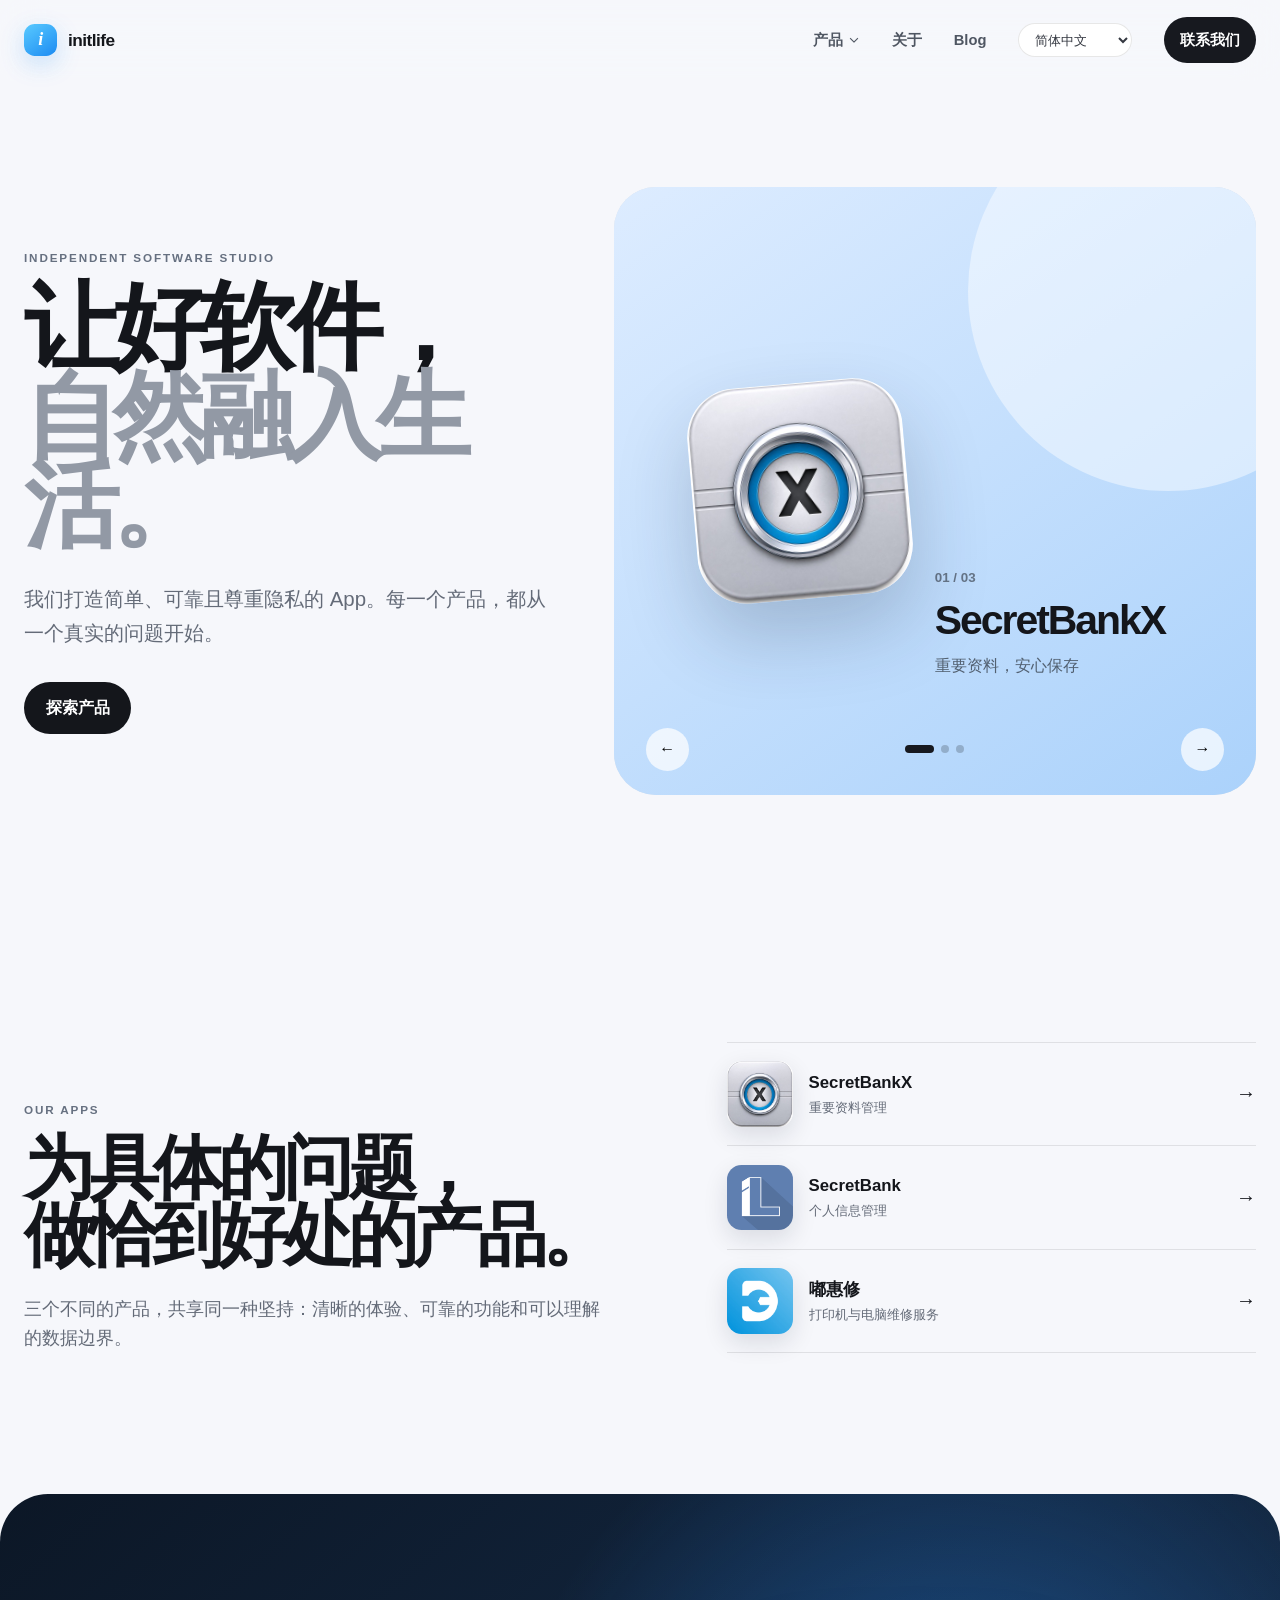
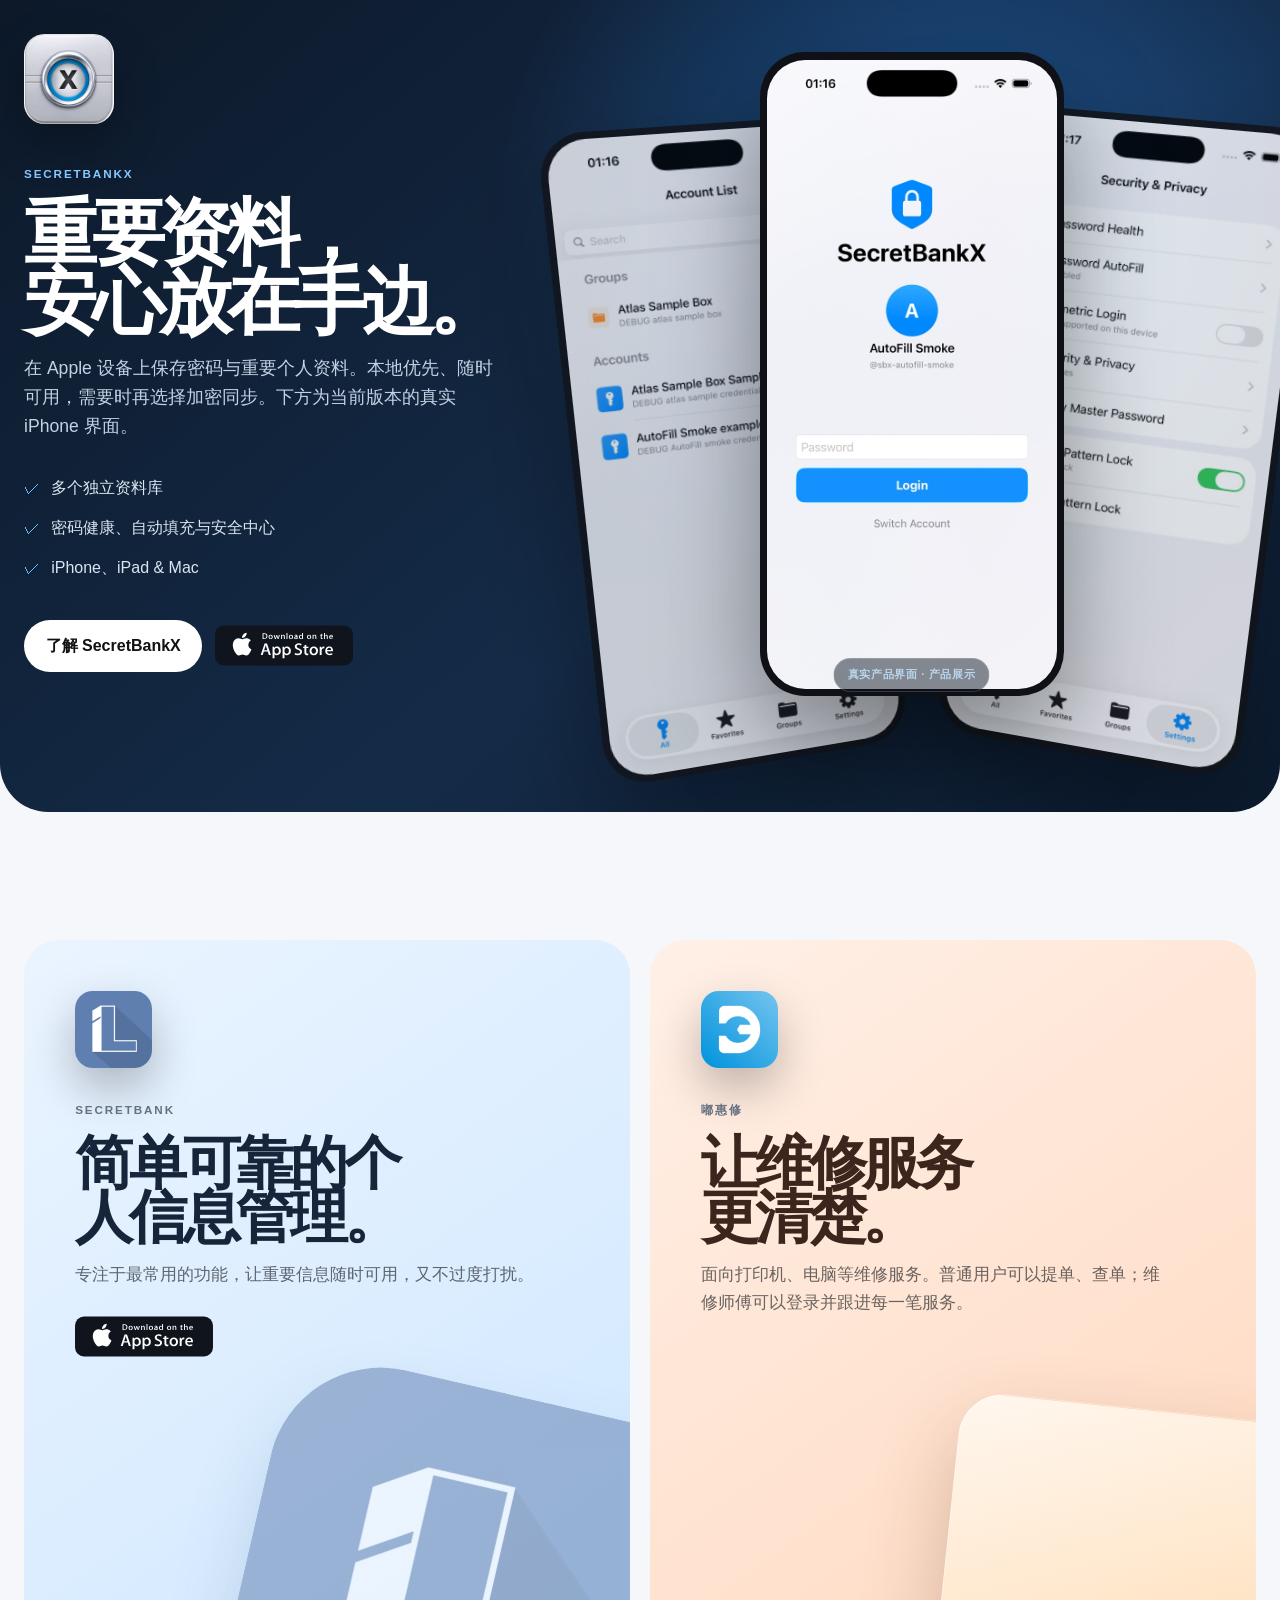
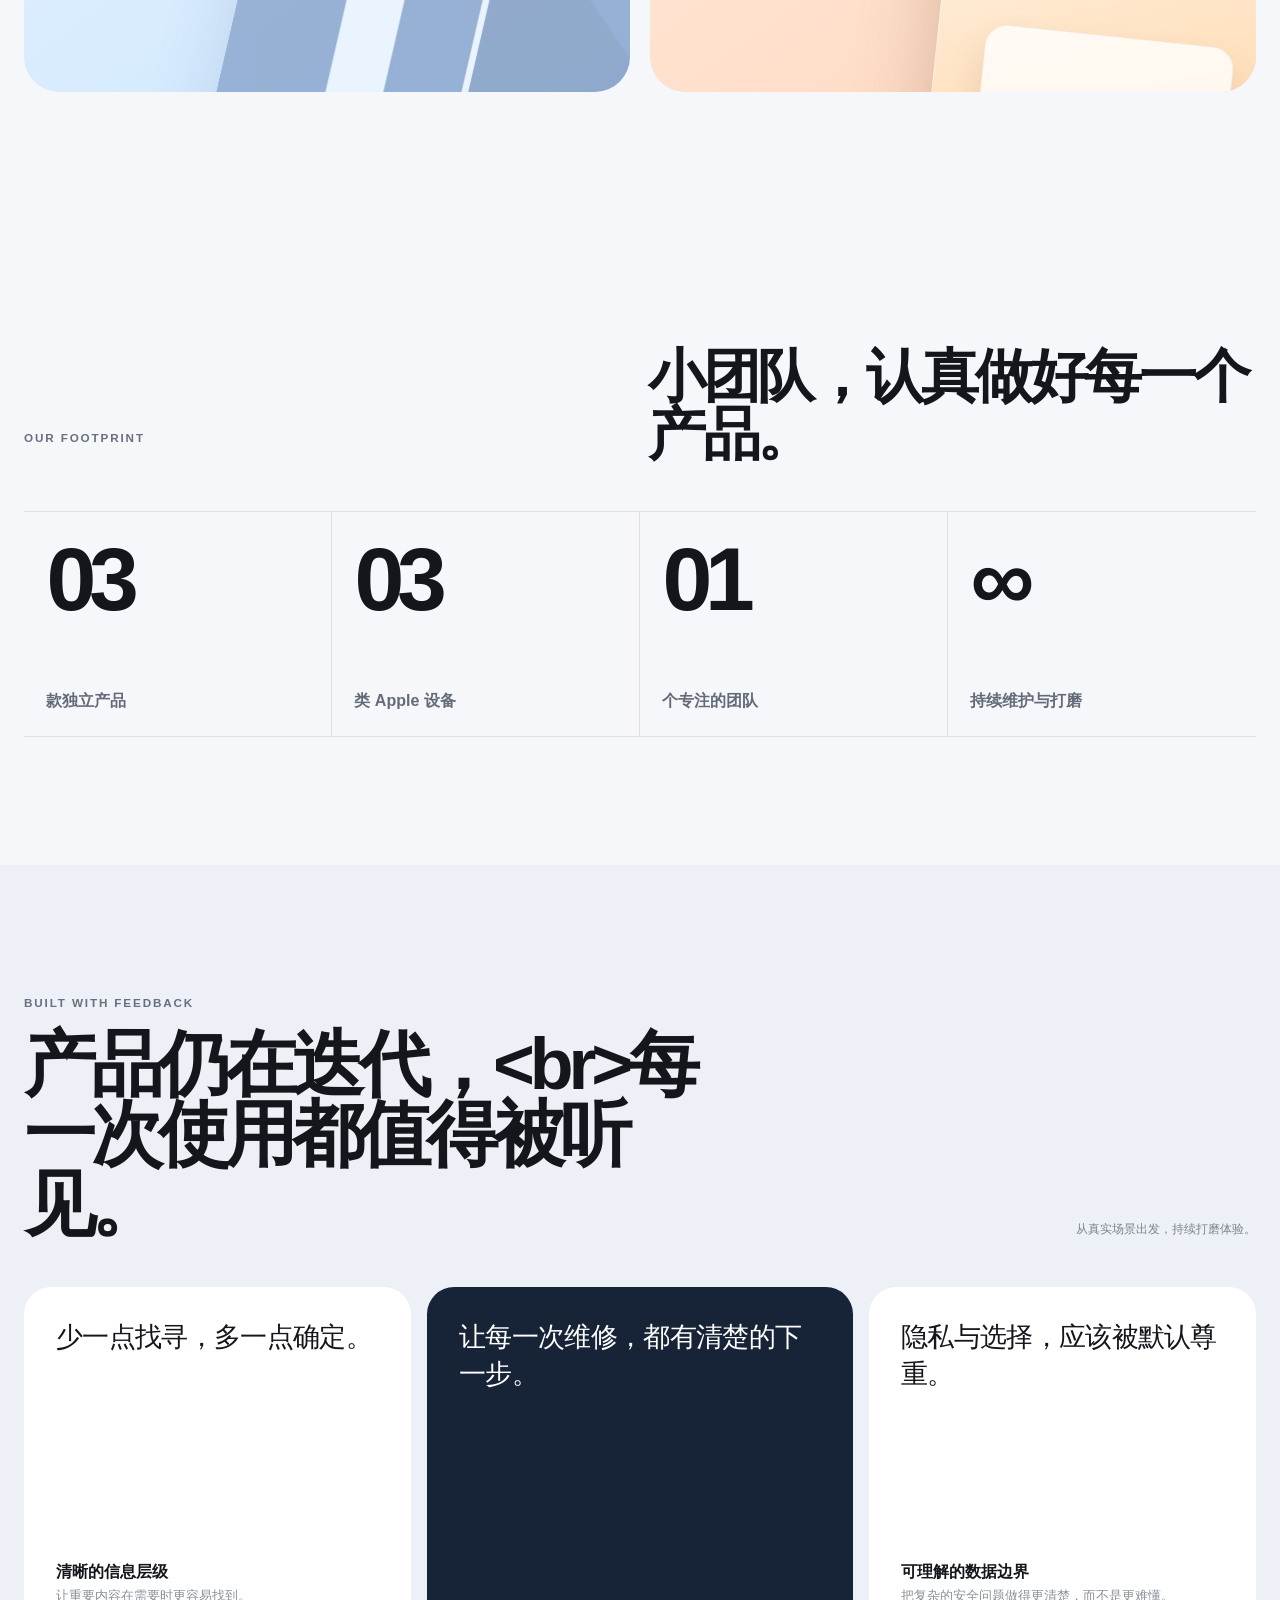
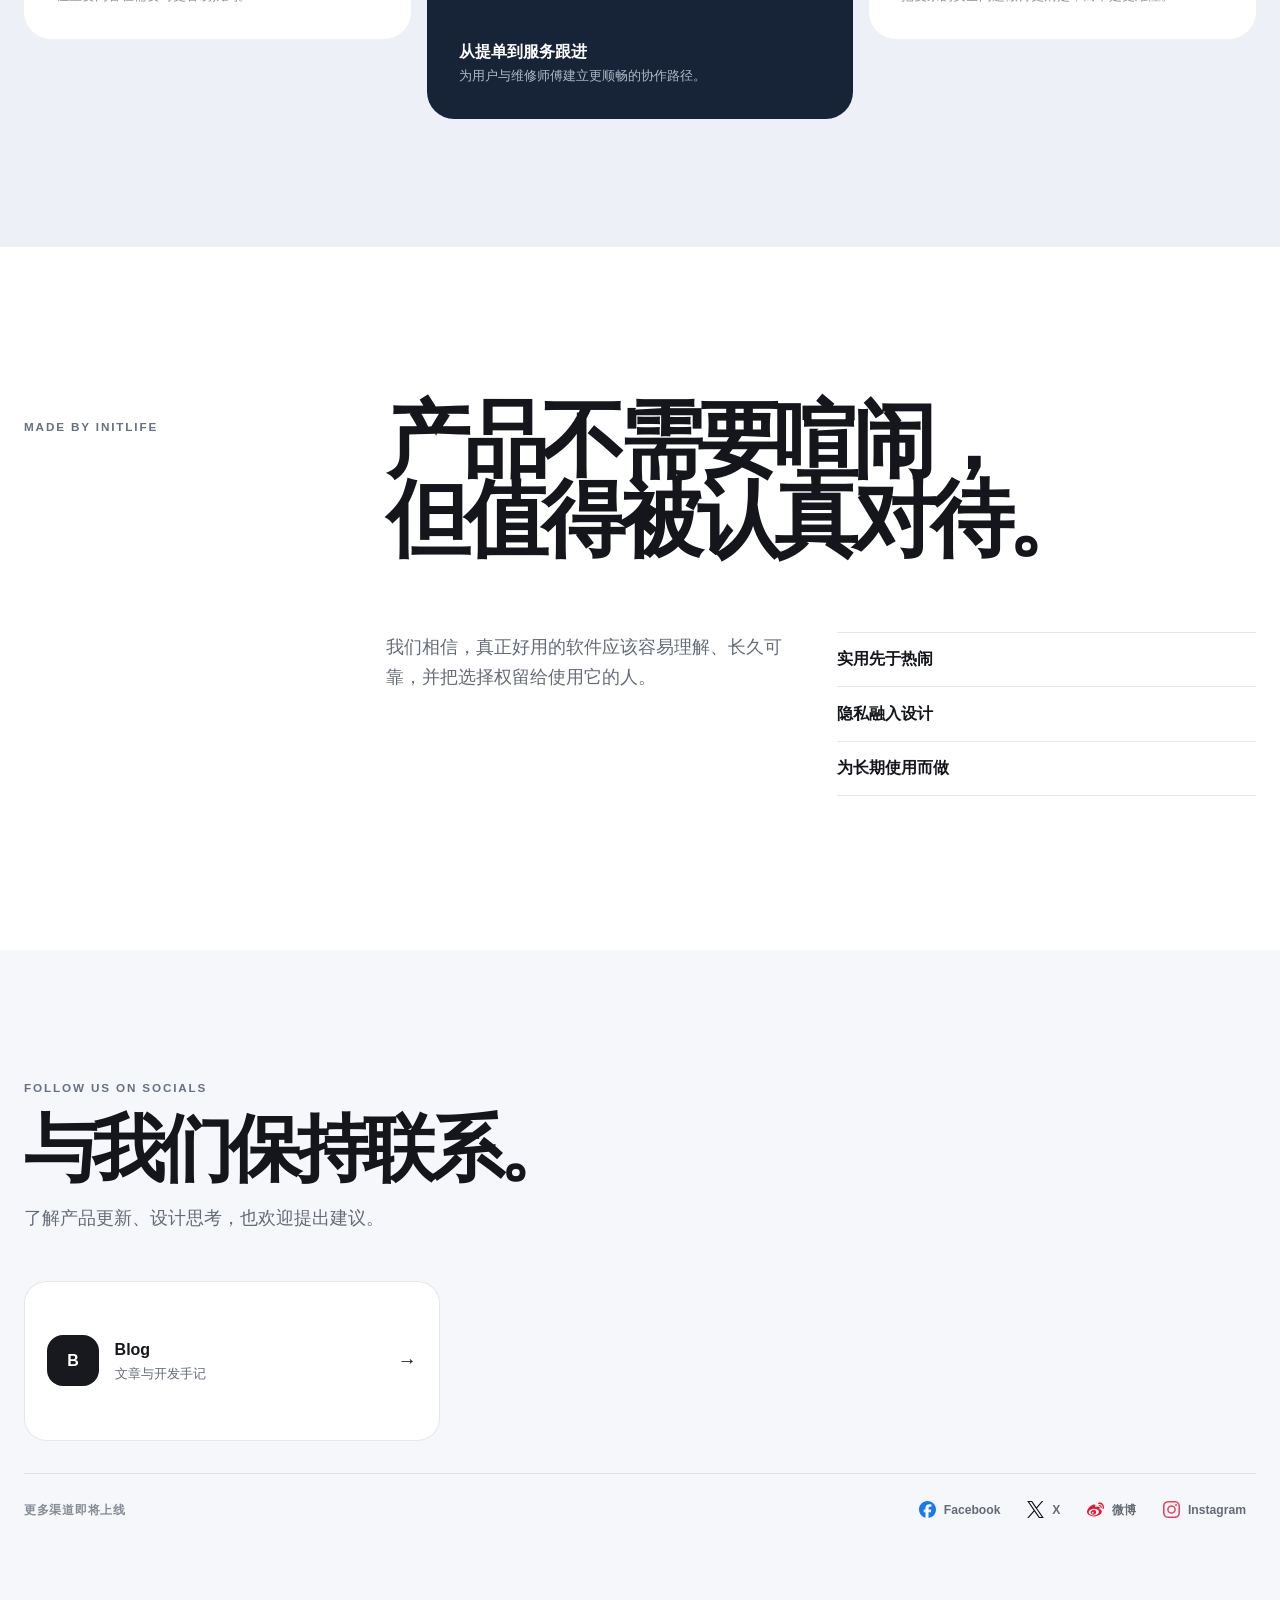
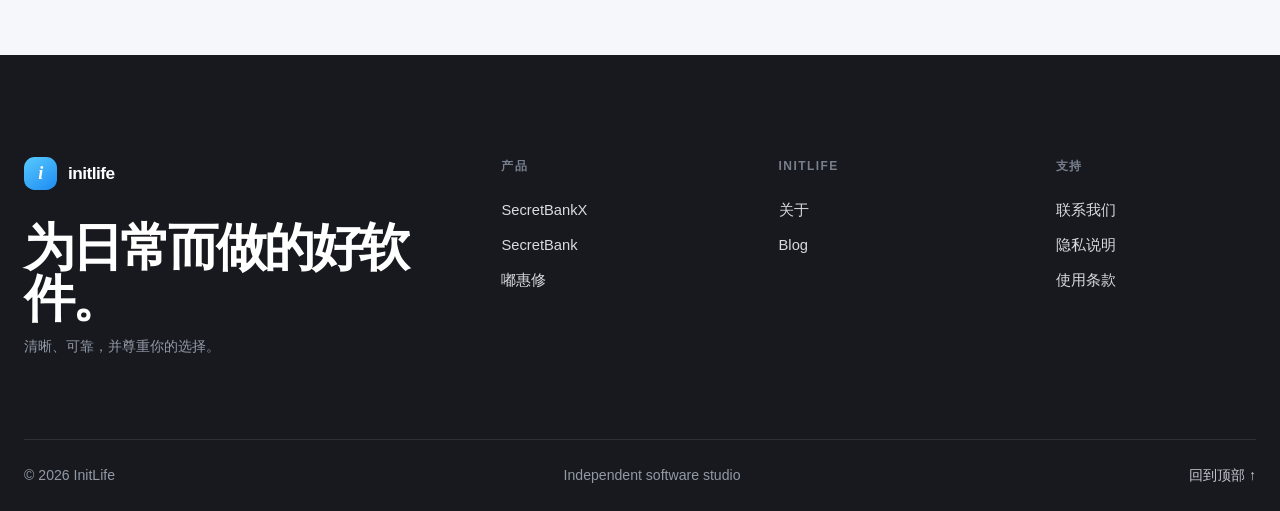
==== index.html @ b30b4fd9 "Refine product content and development guidance" ====
<!doctype html>
<html lang="zh-CN" data-title-zh="initlife — 为日常而做的好软件" data-title-en="initlife — Good software for everyday life">
<head>
  <meta charset="utf-8">
  <meta name="viewport" content="width=device-width, initial-scale=1">
  <title>initlife — 为日常而做的好软件</title>
  <meta name="description" content="initlife 打造清晰、可靠、尊重隐私的独立软件。">
  <meta name="theme-color" content="#f6f7fb">
  <link rel="canonical" href="https://initlife.com/">
  <link rel="icon" href="assets/favicon.svg" type="image/svg+xml">
  <link rel="stylesheet" href="assets/styles.css?v=20260921">
  <script src="assets/site.js?v=20260921" defer></script>
</head>
<body>
  <a class="skip-link" href="#main">跳到主要内容</a>
  <header class="site-header" data-header data-site-header></header>

  <main id="main">
    <section class="hero shell">
      <div class="hero-copy">
        <p class="eyebrow">Independent software studio</p>
        <h1 data-i18n-html="heroTitle">让好软件，<br><span>自然融入生活。</span></h1>
        <p class="hero-lede" data-i18n="heroLede">我们打造简单、可靠且尊重隐私的 App。每一个产品，都从一个真实的问题开始。</p>
        <div class="hero-actions"><a class="button button-dark" href="#products" data-i18n="explore">探索产品</a></div>
      </div>
      <div class="product-carousel" data-carousel aria-label="产品轮播">
        <div class="carousel-track">
          <a class="carousel-slide is-active slide-x" href="#secretbankx" data-slide="0"><img src="assets/apps/secretbankx.jpg" alt="SecretBankX"><span><small>01 / 03</small><strong>SecretBankX</strong><em data-i18n="carouselX">重要资料，安心保存</em></span></a>
          <a class="carousel-slide slide-secret" href="#secretbank" data-slide="1"><img src="assets/apps/secretbank.jpg" alt="SecretBank"><span><small>02 / 03</small><strong>SecretBank</strong><em data-i18n="carouselSecret">简单可靠的信息管理</em></span></a>
          <a class="carousel-slide slide-repair" href="#duhuixiu" data-slide="2"><img src="assets/apps/duhuixiu.jpg" alt="嘟惠修"><span><small>03 / 03</small><strong>嘟惠修</strong><em data-i18n="carouselRepair">打印机与电脑维修服务</em></span></a>
        </div>
        <div class="carousel-controls"><button type="button" data-carousel-prev aria-label="上一个产品">←</button><div><button class="is-active" type="button" data-carousel-dot="0" aria-label="SecretBankX"></button><button type="button" data-carousel-dot="1" aria-label="SecretBank"></button><button type="button" data-carousel-dot="2" aria-label="嘟惠修"></button></div><button type="button" data-carousel-next aria-label="下一个产品">→</button></div>
      </div>
    </section>

    <section class="product-overview shell" id="products" aria-labelledby="products-title">
      <div class="section-intro"><p class="eyebrow">Our apps</p><h2 id="products-title" data-zh-html="为具体的问题，<br>做恰到好处的产品。" data-en-html="Focused apps for<br>real problems.">为具体的问题，<br>做恰到好处的产品。</h2><p data-zh="三个不同的产品，共享同一种坚持：清晰的体验、可靠的功能和可以理解的数据边界。" data-en="Three different products, built on the same principles: clarity, dependability, and data boundaries you can understand.">三个不同的产品，共享同一种坚持：清晰的体验、可靠的功能和可以理解的数据边界。</p></div>
      <div class="app-rail">
        <a href="#secretbankx"><img src="assets/apps/secretbankx.jpg" alt=""><span><strong>SecretBankX</strong><small>重要资料管理</small></span><b>→</b></a>
        <a href="#secretbank"><img src="assets/apps/secretbank.jpg" alt=""><span><strong>SecretBank</strong><small>个人信息管理</small></span><b>→</b></a>
        <a href="#duhuixiu"><img src="assets/apps/duhuixiu.jpg" alt=""><span><strong>嘟惠修</strong><small>打印机与电脑维修服务</small></span><b>→</b></a>
      </div>
    </section>

    <section class="feature feature-x" id="secretbankx">
      <div class="shell feature-grid">
        <div class="feature-copy">
          <img class="feature-icon" src="assets/apps/secretbankx.jpg" alt="SecretBankX App 图标">
          <p class="eyebrow">SecretBankX</p>
          <h2 data-zh-html="重要资料，<br>安心放在手边。" data-en-html="Important information,<br>close and protected.">重要资料，<br>安心放在手边。</h2>
          <p data-zh="在 Apple 设备上保存密码与重要个人资料。本地优先、随时可用，需要时再选择加密同步。下方为当前版本的真实 iPhone 界面。" data-en="Keep passwords and important personal records across Apple devices. Local-first, available offline, with encrypted sync when you choose it. The screens below are from the current iPhone build.">在 Apple 设备上保存密码与重要个人资料。本地优先、随时可用，需要时再选择加密同步。下方为当前版本的真实 iPhone 界面。</p>
          <ul><li data-zh="多个独立资料库" data-en="Multiple independent vaults">多个独立资料库</li><li data-zh="密码健康、自动填充与安全中心" data-en="Password health, AutoFill, and a security center">密码健康、自动填充与安全中心</li><li>iPhone、iPad &amp; Mac</li></ul>
          <div class="feature-links"><a class="button button-white" href="https://secretbankx.initlife.com/" data-i18n="learnX">了解 SecretBankX</a><a class="store-badge" href="https://apps.apple.com/app/id6811630816" aria-label="在 App Store 下载 SecretBankX"><img src="assets/badges/app-store.svg" alt="Download on the App Store"></a></div>
        </div>
        <div class="screen-stage" aria-label="SecretBankX 真实 iPhone 界面：登录、账户列表和安全中心">
          <figure class="phone phone-left"><img src="assets/screens/secretbankx-vaults.jpg" alt="SecretBankX 账户列表界面，展示资料库中的项目"></figure>
          <figure class="phone phone-center"><img src="assets/screens/secretbankx-login.jpg" alt="SecretBankX 登录与解锁界面"></figure>
          <figure class="phone phone-right"><img src="assets/screens/secretbankx-security.jpg" alt="SecretBankX 安全中心，包含密码健康、自动填充与图案锁设置"></figure>
          <p class="screen-source" data-zh="真实产品界面 · 产品展示" data-en="Current product UI · product showcase">真实产品界面 · 产品展示</p>
        </div>
      </div>
    </section>

    <section class="secondary-products shell">
      <article class="secondary-card secret-card" id="secretbank">
        <div class="card-copy"><img src="assets/apps/secretbank.jpg" alt="SecretBank App 图标"><p class="eyebrow">SecretBank</p><h2 data-zh="简单可靠的个人信息管理。" data-en="Simple, dependable personal information management.">简单可靠的个人信息管理。</h2><p data-zh="专注于最常用的功能，让重要信息随时可用，又不过度打扰。" data-en="Focused on the essentials, so important information stays available without getting in your way.">专注于最常用的功能，让重要信息随时可用，又不过度打扰。</p><a class="store-badge" href="https://apps.apple.com/cn/app/secret-bank-%E4%B8%93%E4%B8%9A%E7%9A%84%E5%AF%86%E7%A0%81%E7%AE%A1%E7%90%86%E4%B8%93/id1031076692" aria-label="在 App Store 下载 SecretBank"><img src="assets/badges/app-store.svg" alt="Download on the App Store"></a></div>
        <div class="card-art"><img src="assets/apps/secretbank.jpg" alt="" aria-hidden="true"></div>
      </article>
      <article class="secondary-card repair-card" id="duhuixiu">
        <div class="card-copy"><img src="assets/apps/duhuixiu.jpg" alt="嘟惠修 App 图标"><p class="eyebrow">嘟惠修</p><h2 data-zh="让维修服务更清楚。" data-en="Make repairs easier to follow.">让维修服务更清楚。</h2><p data-zh="面向打印机、电脑等维修服务。普通用户可以提单、查单；维修师傅可以登录并跟进每一笔服务。" data-en="Built for printer, computer, and related repair services. Customers can create and check tickets; technicians can sign in and follow every job.">面向打印机、电脑等维修服务。普通用户可以提单、查单；维修师傅可以登录并跟进每一笔服务。</p></div>
        <div class="repair-preview"><div class="phone service-preview warm"><div class="service-screen"><small>嘟惠修</small><strong>打印机与电脑维修</strong><span>提单 · 查单 · 服务跟进</span></div></div></div>
      </article>
    </section>

    <section class="numbers shell" aria-labelledby="numbers-title">
      <div class="numbers-heading"><p class="eyebrow">Our footprint</p><h2 id="numbers-title" data-zh="小团队，认真做好每一个产品。" data-en="A small team, serious about every product.">小团队，认真做好每一个产品。</h2></div>
      <div class="number-grid">
        <div><strong>03</strong><span data-zh="款独立产品" data-en="independent products">款独立产品</span></div>
        <div><strong>03</strong><span data-zh="类 Apple 设备" data-en="Apple device families">类 Apple 设备</span></div>
        <div><strong>01</strong><span data-zh="个专注的团队" data-en="focused studio">个专注的团队</span></div>
        <div><strong>∞</strong><span data-zh="持续维护与打磨" data-en="continuous care">持续维护与打磨</span></div>
      </div>
    </section>

    <section class="voices" aria-labelledby="voices-title">
      <div class="shell">
        <div class="voices-heading"><div><p class="eyebrow">Built with feedback</p><h2 id="voices-title" data-zh="产品仍在迭代，<br>每一次使用都值得被听见。" data-en="Still evolving,<br>guided by everyday use.">产品仍在迭代，<br>每一次使用都值得被听见。</h2></div><p class="section-note" data-zh="从真实场景出发，持续打磨体验。" data-en="We keep refining from real situations.">从真实场景出发，持续打磨体验。</p></div>
        <div class="quote-grid">
          <figure><blockquote data-zh="少一点找寻，多一点确定。" data-en="Less searching, more certainty.">少一点找寻，多一点确定。</blockquote><figcaption><span data-zh="清晰的信息层级" data-en="Clear information structure">清晰的信息层级</span><small data-zh="让重要内容在需要时更容易找到。" data-en="Make important details easier to find when they matter.">让重要内容在需要时更容易找到。</small></figcaption></figure>
          <figure class="quote-featured"><blockquote data-zh="让每一次维修，都有清楚的下一步。" data-en="Give every repair a clear next step.">让每一次维修，都有清楚的下一步。</blockquote><figcaption><span data-zh="从提单到服务跟进" data-en="From ticket to follow-through">从提单到服务跟进</span><small data-zh="为用户与维修师傅建立更顺畅的协作路径。" data-en="Create a smoother path for customers and technicians.">为用户与维修师傅建立更顺畅的协作路径。</small></figcaption></figure>
          <figure><blockquote data-zh="隐私与选择，应该被默认尊重。" data-en="Privacy and choice should be respected by default.">隐私与选择，应该被默认尊重。</blockquote><figcaption><span data-zh="可理解的数据边界" data-en="Understandable data boundaries">可理解的数据边界</span><small data-zh="把复杂的安全问题做得更清楚，而不是更难懂。" data-en="Make complex security clearer, not harder to understand.">把复杂的安全问题做得更清楚，而不是更难懂。</small></figcaption></figure>
        </div>
      </div>
    </section>

    <section class="studio" id="studio">
      <div class="shell studio-layout">
        <p class="eyebrow">Made by initlife</p>
        <h2 data-zh-html="产品不需要喧闹，<br>但值得被认真对待。" data-en-html="Software can be quiet,<br>and still deeply considered.">产品不需要喧闹，<br>但值得被认真对待。</h2>
        <div class="studio-copy"><p data-zh="我们相信，真正好用的软件应该容易理解、长久可靠，并把选择权留给使用它的人。" data-en="We believe useful software should be understandable, dependable over time, and leave important choices with the people using it.">我们相信，真正好用的软件应该容易理解、长久可靠，并把选择权留给使用它的人。</p><div class="values"><span data-zh="实用先于热闹" data-en="Useful before flashy">实用先于热闹</span><span data-zh="隐私融入设计" data-en="Privacy built into design">隐私融入设计</span><span data-zh="为长期使用而做" data-en="Made for the long term">为长期使用而做</span></div></div>
      </div>
    </section>

    <section class="connect shell" id="socials">
      <div class="connect-intro"><p class="eyebrow">Follow us on socials</p><h2 data-i18n="followTitle">与我们保持联系。</h2><p data-i18n="followCopy">了解产品更新、设计思考，也欢迎提出建议。</p></div>
      <div class="connect-grid">
        <a class="connect-card" href="blog.html"><span class="connect-icon">B</span><div><strong>Blog</strong><small data-i18n="blogCopy">文章与开发手记</small></div><b>→</b></a>
      </div>
      <div class="social-presence" aria-label="社交媒体渠道即将上线"><p>更多渠道即将上线</p><ul><li><img src="assets/social/facebook.svg" alt="Facebook"><span>Facebook</span></li><li><img src="assets/social/x.svg" alt="X"><span>X</span></li><li><img src="assets/social/weibo.svg" alt="微博"><span>微博</span></li><li><img src="assets/social/instagram.svg" alt="Instagram"><span>Instagram</span></li></ul></div>
    </section>
  </main>

  <footer class="site-footer">
    <div class="shell footer-main">
      <div class="footer-brand"><a class="brand" href="#main"><span class="brand-mark">i</span><span>initlife</span></a><h2>为日常而做的好软件。</h2><p>清晰、可靠，并尊重你的选择。</p></div>
      <div class="footer-column"><h3>产品</h3><a href="#secretbankx">SecretBankX</a><a href="#secretbank">SecretBank</a><a href="#duhuixiu">嘟惠修</a></div>
      <div class="footer-column"><h3>initlife</h3><a href="#studio" data-i18n="navAbout">关于我们</a><a href="blog.html">Blog</a></div>
      <div class="footer-column"><h3>支持</h3><a href="mailto:initlifeltd@gmail.com">联系我们</a><a href="privacy.html">隐私说明</a><a href="terms.html">使用条款</a></div>
    </div>
    <div class="shell footer-bottom"><p>© <span data-year>2026</span> InitLife</p><p>Independent software studio</p><a href="#main">回到顶部 ↑</a></div>
  </footer>
</body>
</html>
---- assets/styles.css ----
:root{--ink:#14161b;--muted:#646b78;--paper:#f6f7fb;--white:#fff;--line:rgba(20,22,27,.1);--blue:#1688ff;--shell:min(1240px,calc(100% - 3rem));--radius:2.2rem;color-scheme:light}
*{box-sizing:border-box}html{scroll-behavior:smooth}body{margin:0;background:var(--paper);color:var(--ink);font-family:Inter,-apple-system,BlinkMacSystemFont,"Segoe UI","PingFang SC","Microsoft YaHei",sans-serif;font-size:1rem;line-height:1.65;-webkit-font-smoothing:antialiased}a{color:inherit}.shell{width:var(--shell);margin-inline:auto}.sr-only{position:absolute;width:1px;height:1px;padding:0;margin:-1px;overflow:hidden;clip:rect(0,0,0,0);white-space:nowrap;border:0}.skip-link{position:fixed;top:.75rem;left:1rem;z-index:100;transform:translateY(-150%);padding:.65rem 1rem;border-radius:.7rem;background:var(--ink);color:#fff}.skip-link:focus{transform:none}:focus-visible{outline:3px solid var(--blue);outline-offset:4px}
.site-header{position:sticky;top:0;z-index:50;background:rgba(246,247,251,.76);backdrop-filter:blur(22px);border-bottom:1px solid transparent;transition:.25s ease}.site-header.scrolled{border-color:var(--line)}.nav-wrap{min-height:5rem;display:flex;align-items:center;justify-content:space-between}.brand{display:inline-flex;align-items:center;gap:.7rem;text-decoration:none;font-weight:760;font-size:1.08rem;letter-spacing:-.03em}.brand-mark{display:grid;place-items:center;width:2.05rem;aspect-ratio:1;border-radius:.67rem;background:linear-gradient(145deg,#59caff,#1c8bf2);color:#fff;font-family:Georgia,serif;font-style:italic;font-size:1.12rem;box-shadow:0 8px 25px rgba(25,137,240,.22)}.site-nav{display:flex;align-items:center;gap:2rem}.site-nav a,.product-menu summary{color:#4f5662;text-decoration:none;font-size:.92rem;font-weight:650;cursor:pointer}.site-nav a:hover,.product-menu summary:hover{color:#000}.site-nav .nav-contact{padding:.65rem 1rem;border-radius:999px;background:#17191f;color:#fff}.product-menu{position:relative}.product-menu summary{display:inline-flex;align-items:center;gap:.35rem;list-style:none}.product-menu summary::-webkit-details-marker{display:none}.product-menu .product-arrow{position:relative;display:inline-block;width:.7rem;height:.7rem;margin:0}.product-menu .product-arrow::before{position:absolute;top:50%;left:50%;width:.34rem;height:.34rem;border-right:1.5px solid currentColor;border-bottom:1.5px solid currentColor;content:"";transform:translate(-50%,-68%) rotate(45deg);transform-origin:center;transition:transform .2s}.product-menu[open] .product-arrow::before{transform:translate(-50%,-32%) rotate(225deg)}.product-popover{position:absolute;top:calc(100% + 1.25rem);left:50%;width:22rem;padding:.65rem;border:1px solid rgba(20,22,27,.08);border-radius:1.3rem;background:rgba(255,255,255,.96);box-shadow:0 24px 70px rgba(30,39,59,.15);transform:translateX(-50%)}.product-popover::before{content:"";position:absolute;left:0;right:0;top:-1.4rem;height:1.5rem}.product-popover a{display:grid;grid-template-columns:3rem 1fr;gap:.8rem;align-items:center;padding:.65rem;border-radius:.9rem}.product-popover a:hover{background:#f3f5f8}.product-popover img{width:3rem;border-radius:22%}.product-popover span{display:flex;flex-direction:column}.product-popover strong{color:#202329}.product-popover small{color:#858b96}.menu-button{display:none}
.eyebrow{margin:0 0 1rem;color:#667080;font-size:.73rem;font-weight:800;letter-spacing:.16em;text-transform:uppercase}.hero{min-height:calc(100svh - 5rem);display:grid;grid-template-columns:.9fr 1.1fr;align-items:center;gap:clamp(2rem,5vw,6rem);padding-block:clamp(4rem,8vw,8rem)}.hero h1,.section-intro h2,.feature-copy h2,.card-copy h2,.studio h2{margin:0;font-size:clamp(3.5rem,7.4vw,7.4rem);line-height:.94;letter-spacing:-.075em;text-wrap:balance}.hero h1 span{color:#9299a5}.hero-lede{max-width:38rem;margin:2rem 0 0;color:var(--muted);font-size:clamp(1.08rem,1.7vw,1.28rem)}.hero-actions,.feature-links{display:flex;align-items:center;flex-wrap:wrap;gap:.8rem;margin-top:2rem}.button{display:inline-flex;align-items:center;justify-content:center;min-height:3.25rem;padding:.78rem 1.35rem;border-radius:999px;text-decoration:none;font-weight:720}.button-dark{background:var(--ink);color:#fff}.button-light{background:rgba(255,255,255,.72);border:1px solid var(--line)}
.language-select select{min-width:7.1rem;padding:.48rem .7rem;border:1px solid var(--line);border-radius:999px;background:#fff;color:#343841;font:750 .75rem/1 inherit;cursor:pointer}.store-badge{display:inline-flex;align-items:center;margin-top:.65rem}.store-badge img{display:block;width:8.6rem;height:auto}.feature-links .store-badge{margin-top:0}.product-carousel{position:relative;min-height:38rem;border-radius:2.6rem;background:#e9edf4;overflow:hidden;box-shadow:inset 0 0 0 1px rgba(20,22,27,.05)}.carousel-track{position:absolute;inset:0}.carousel-slide{position:absolute;inset:0;display:grid;grid-template-columns:1fr 1fr;align-items:center;padding:clamp(2rem,4vw,4rem);opacity:0;visibility:hidden;transform:translateX(6%);transition:opacity .5s ease,transform .55s cubic-bezier(.2,.8,.2,1),visibility .5s;text-decoration:none}.carousel-slide.is-active{opacity:1;visibility:visible;transform:none}.carousel-slide::before{content:"";position:absolute;width:25rem;aspect-ratio:1;right:-7rem;top:-6rem;border-radius:50%;background:rgba(255,255,255,.45)}.carousel-slide img{position:relative;z-index:2;width:min(18vw,13.5rem);min-width:8rem;justify-self:center;border-radius:23%;box-shadow:0 35px 75px rgba(26,40,65,.22);transform:rotate(-5deg)}.carousel-slide span{position:relative;z-index:2;display:flex;flex-direction:column;align-self:end;padding-bottom:4rem}.carousel-slide small{margin-bottom:.7rem;color:rgba(20,22,27,.52);font-weight:760}.carousel-slide strong{font-size:clamp(1.7rem,3.2vw,3.2rem);line-height:1;letter-spacing:-.05em}.carousel-slide em{margin-top:.75rem;color:rgba(20,22,27,.62);font-style:normal}.slide-x{background:linear-gradient(145deg,#ddecff,#abd2fb)}.slide-secret{background:linear-gradient(145deg,#e8edff,#bdcbea)}.slide-repair{background:linear-gradient(145deg,#fff0df,#ffc89f)}.carousel-controls{position:absolute;z-index:5;left:2rem;right:2rem;bottom:1.5rem;display:flex;align-items:center;justify-content:space-between}.carousel-controls>button{display:grid;place-items:center;width:2.7rem;aspect-ratio:1;border:0;border-radius:50%;background:rgba(255,255,255,.72);font-size:1rem;cursor:pointer}.carousel-controls div{display:flex;gap:.45rem}.carousel-controls div button{width:.5rem;height:.5rem;padding:0;border:0;border-radius:999px;background:rgba(20,22,27,.22);cursor:pointer;transition:width .25s}.carousel-controls div button.is-active{width:1.8rem;background:#17191f}
.app-constellation{position:relative;min-height:39rem;isolation:isolate}.soft-orb{position:absolute;border-radius:50%;filter:blur(2px);opacity:.72}.orb-blue{width:28rem;height:28rem;right:2%;top:6%;background:radial-gradient(circle at 34% 30%,#dff5ff,#abd8ff 45%,#edf2ff 75%)}.orb-orange{width:19rem;height:19rem;left:4%;bottom:4%;background:radial-gradient(circle at 40% 35%,#fff1ce,#ffcfad 52%,#fff0e4)}.hero-app{position:absolute;z-index:2;display:flex;flex-direction:column;align-items:center;gap:.8rem;color:#454b55;text-decoration:none;font-size:.82rem;font-weight:700;transition:transform .4s cubic-bezier(.2,.8,.2,1)}.hero-app:hover{transform:translateY(-10px) rotate(0)}.hero-app img{display:block;width:100%;border-radius:23%;box-shadow:0 35px 70px rgba(30,44,69,.2),0 8px 20px rgba(30,44,69,.15)}.hero-app-main{width:min(44%,15rem);left:34%;top:14%;transform:rotate(-4deg)}.hero-app-secret{width:min(31%,10.5rem);left:5%;top:46%;transform:rotate(7deg)}.hero-app-repair{width:min(27%,9.5rem);right:2%;bottom:6%;transform:rotate(5deg)}
.product-overview{padding-block:clamp(6rem,11vw,11rem);display:grid;grid-template-columns:1fr .9fr;gap:clamp(3rem,9vw,9rem);align-items:end}.section-intro h2{font-size:clamp(3rem,5.5vw,5.8rem)}.section-intro>p:last-child{max-width:37rem;margin:1.7rem 0 0;color:var(--muted);font-size:1.1rem}.app-rail{border-top:1px solid var(--line)}.app-rail a{display:grid;grid-template-columns:4.1rem 1fr auto;align-items:center;gap:1rem;padding:1.15rem 0;border-bottom:1px solid var(--line);text-decoration:none}.app-rail img{width:4.1rem;border-radius:22%;box-shadow:0 9px 24px rgba(15,28,48,.12)}.app-rail span{display:flex;flex-direction:column}.app-rail strong{font-size:1.05rem}.app-rail small{color:var(--muted);font-size:.84rem}.app-rail b{font-size:1.25rem;transition:transform .2s}.app-rail a:hover b{transform:translateX(.4rem)}
.feature{overflow:hidden;border-radius:clamp(0rem,4vw,3rem);margin-inline:auto;max-width:1440px}.feature-x{background:radial-gradient(circle at 74% 35%,rgba(45,146,255,.42),transparent 28rem),linear-gradient(140deg,#0c1726,#142b48 62%,#0b1a2e);color:#fff}.feature-grid{min-height:55rem;display:grid;grid-template-columns:.82fr 1.18fr;gap:4rem;align-items:center;padding-block:clamp(5rem,9vw,9rem)}.feature-copy{position:relative;z-index:3}.feature-icon,.card-copy>img{width:5.6rem;border-radius:23%;box-shadow:0 20px 45px rgba(0,0,0,.25);margin-bottom:2rem}.feature-copy .eyebrow{color:#85c8ff}.feature-copy h2{font-size:clamp(3.3rem,5.7vw,6rem)}.feature-copy>p:not(.eyebrow){max-width:34rem;color:#c3d2e3;font-size:1.1rem}.feature-copy ul{margin:1.7rem 0;padding:0;list-style:none;color:#d9e5f1}.feature-copy li{padding:.42rem 0}.feature-copy li::before{content:"✓";margin-right:.7rem;color:#65c0ff}.button-white{background:#fff;color:#111}.plain-link{font-weight:730;text-decoration:none}.feature-copy .plain-link{color:#dbeeff}
.screen-stage{position:relative;height:43rem;perspective:1200px}.phone{position:absolute;margin:0;padding:.45rem;border-radius:2.8rem;background:#101116;box-shadow:0 45px 100px rgba(0,0,0,.4);overflow:hidden}.phone img{display:block;width:100%;height:auto;border-radius:2.4rem}.screen-stage .phone{width:min(47%,19rem);top:4%}.phone-center{z-index:3;left:28%;transform:translateY(1rem)}.phone-left{z-index:1;left:0;transform:rotateY(11deg) rotate(-6deg) translateY(5.5rem);opacity:.8}.phone-right{z-index:2;right:-4%;transform:rotateY(-10deg) rotate(7deg) translateY(5rem);opacity:.85}.screen-source{position:absolute;z-index:5;bottom:.3rem;left:50%;margin:0;padding:.45rem .8rem;border:1px solid rgba(255,255,255,.16);border-radius:999px;background:rgba(7,18,33,.48);color:#b9d8ef;font-size:.68rem;font-weight:700;letter-spacing:.06em;transform:translateX(-50%);white-space:nowrap}
.secondary-products{display:grid;grid-template-columns:1fr 1fr;gap:1.25rem;padding-block:clamp(6rem,10vw,10rem)}.secondary-card{position:relative;min-height:47rem;overflow:hidden;border-radius:var(--radius);padding:clamp(2rem,4vw,3.5rem)}.secret-card{background:linear-gradient(145deg,#eaf4ff,#cfe7ff);color:#17253b}.repair-card{background:linear-gradient(145deg,#fff0e7,#ffd8be);color:#3c251c}.card-copy{position:relative;z-index:4;max-width:29rem}.card-copy>img{width:4.8rem;margin-bottom:1.5rem}.card-copy h2{font-size:clamp(2.7rem,4.5vw,4.7rem)}.card-copy>p:not(.eyebrow){color:rgba(20,22,27,.63);font-size:1.05rem}.card-copy .plain-link{display:inline-block;margin-top:1rem}.card-art{position:absolute;right:-13%;bottom:-24%;width:78%;opacity:.52;transform:rotate(13deg)}.card-art img{width:100%;border-radius:24%;box-shadow:0 35px 70px rgba(26,65,105,.25)}.repair-preview{position:absolute;right:-2%;bottom:-24%;width:57%;height:62%}.repair-preview .phone{position:relative;width:100%;transform:rotate(6deg);box-shadow:0 35px 80px rgba(89,47,22,.24)}
.studio{padding-block:clamp(7rem,12vw,12rem);background:#fff}.studio-layout{display:grid;grid-template-columns:.55fr 1.45fr;gap:2rem}.studio .eyebrow{padding-top:1rem}.studio h2{font-size:clamp(3.2rem,6.6vw,6.8rem)}.studio-copy{grid-column:2;display:grid;grid-template-columns:1fr 1fr;gap:2rem;margin-top:2.5rem}.studio-copy>p{margin:0;color:var(--muted);font-size:1.15rem}.values{display:flex;flex-direction:column;border-top:1px solid var(--line)}.values span{padding:.85rem 0;border-bottom:1px solid var(--line);font-weight:650}.studio-copy .button{justify-self:start;margin-top:1rem}
.numbers{padding-block:clamp(6rem,10vw,10rem)}.numbers-heading{display:flex;align-items:end;justify-content:space-between;gap:2rem;margin-bottom:3rem}.numbers-heading h2{max-width:38rem;margin:0;font-size:clamp(2.5rem,4.5vw,4.6rem);line-height:1;letter-spacing:-.06em}.number-grid{display:grid;grid-template-columns:repeat(4,1fr);border-block:1px solid var(--line)}.number-grid div{min-height:14rem;display:flex;flex-direction:column;justify-content:space-between;padding:1.4rem;border-right:1px solid var(--line)}.number-grid div:last-child{border-right:0}.number-grid strong{font-size:clamp(3.8rem,7vw,7rem);line-height:1;letter-spacing:-.08em;font-weight:630}.number-grid span{color:var(--muted);font-weight:650}
.voices{padding-block:clamp(6rem,10vw,10rem);background:#edf0f6}.voices-heading{display:flex;align-items:end;justify-content:space-between;gap:2rem;margin-bottom:3rem}.voices-heading h2{max-width:46rem;margin:0;font-size:clamp(3rem,5.6vw,5.8rem);line-height:.98;letter-spacing:-.07em}.section-note{max-width:15rem;margin:0;color:#7c8491;font-size:.78rem;text-align:right}.quote-grid{display:grid;grid-template-columns:1fr 1.1fr 1fr;gap:1rem;align-items:start}.quote-grid figure{min-height:22rem;display:flex;flex-direction:column;justify-content:space-between;margin:0;padding:2rem;border-radius:1.7rem;background:#fff}.quote-grid .quote-featured{min-height:27rem;background:#172437;color:#fff}.quote-grid blockquote{margin:0;font-size:clamp(1.25rem,2.1vw,2rem);line-height:1.35;letter-spacing:-.025em}.quote-grid figcaption{display:flex;flex-direction:column}.quote-grid figcaption span{font-weight:720}.quote-grid figcaption small{color:#8a9099}.quote-featured figcaption small{color:#afbac9}
.connect{padding-block:clamp(6rem,10vw,10rem)}.connect-intro{max-width:50rem;margin-bottom:3rem}.connect-intro h2{margin:0;font-size:clamp(3rem,5.7vw,5.8rem);line-height:1;letter-spacing:-.07em}.connect-intro>p:last-child{color:var(--muted);font-size:1.1rem}.connect-grid{display:grid;grid-template-columns:repeat(3,1fr);gap:1rem}.connect-card{min-height:10rem;display:grid;grid-template-columns:3.2rem 1fr auto;gap:1rem;align-items:center;padding:1.4rem;border:1px solid var(--line);border-radius:1.4rem;background:#fff;text-decoration:none;transition:transform .2s,box-shadow .2s}.connect-card[href]:hover{transform:translateY(-4px);box-shadow:0 20px 50px rgba(30,39,59,.09)}.connect-icon{display:grid;place-items:center;width:3.2rem;aspect-ratio:1;border-radius:1rem;background:#17191f;color:#fff;font-weight:800}.connect-card div{display:flex;flex-direction:column}.connect-card small{color:var(--muted)}.connect-card b{font-size:1.2rem}.muted-card{background:#eef0f4;color:#777e89}.muted-card .connect-icon{background:#b9bec7}.site-footer{padding-top:clamp(5rem,8vw,8rem);background:#17191f;color:#fff}.footer-main{display:grid;grid-template-columns:2fr repeat(3,1fr);gap:clamp(2rem,6vw,6rem);padding-bottom:5rem}.footer-brand h2{max-width:26rem;margin:2rem 0 .7rem;font-size:clamp(2.2rem,4vw,4rem);line-height:1;letter-spacing:-.06em}.site-footer p{margin:0;color:#9299a4;font-size:.88rem}.site-footer .brand-mark{box-shadow:none}.footer-column{display:flex;flex-direction:column;align-items:flex-start;gap:.7rem}.footer-column h3{margin:0 0 .6rem;color:#777f8c;font-size:.75rem;letter-spacing:.12em;text-transform:uppercase}.footer-column a{color:#d8dbe0;text-decoration:none;font-size:.92rem}.footer-column a:hover{color:#fff}.footer-column small{color:#737a86}.footer-bottom{display:flex;align-items:center;justify-content:space-between;gap:2rem;padding-block:1.5rem;border-top:1px solid rgba(255,255,255,.1)}.footer-bottom a{color:#c5c9d0;text-decoration:none;font-size:.88rem}
.social-presence{display:flex;align-items:center;justify-content:space-between;gap:1.5rem;margin-top:2rem;padding-top:1.2rem;border-top:1px solid var(--line)}.social-presence p{margin:0;color:#858c97;font-size:.78rem;font-weight:700;letter-spacing:.06em}.social-presence ul{display:flex;align-items:center;gap:.45rem;margin:0;padding:0;list-style:none}.social-presence li{display:flex;align-items:center;gap:.5rem;padding:.42rem .62rem;border-radius:999px;color:#646b76;font-size:.76rem;font-weight:700}.social-presence img{width:1.05rem;height:1.05rem}.compact-footer{padding-top:1rem}.page-nav{margin-left:auto}
.blog-main{padding-block:clamp(5rem,9vw,9rem)}.blog-hero{max-width:62rem;margin-bottom:5rem}.blog-hero h1{margin:0;font-size:clamp(3.8rem,8vw,8rem);line-height:.92;letter-spacing:-.075em}.blog-hero h1 span{color:#9299a5}.blog-hero>p:last-child{max-width:42rem;color:var(--muted);font-size:1.15rem}.post-list{display:grid;gap:1.2rem}.post-card{display:grid;grid-template-columns:.75fr 1.25fr;min-height:29rem;border-radius:2rem;background:#fff;overflow:hidden;color:inherit;text-decoration:none}.post-visual{display:grid;place-items:center;background:linear-gradient(145deg,#ddecff,#9fcaf6)}.post-visual img{width:min(55%,14rem);border-radius:23%;box-shadow:0 28px 60px rgba(24,60,98,.22);transform:rotate(-5deg)}.post-copy{display:flex;flex-direction:column;justify-content:center;padding:clamp(2rem,5vw,5rem)}.post-meta{display:flex;flex-wrap:wrap;gap:.7rem 1.2rem;color:#7b828e;font-size:.74rem;font-weight:760;letter-spacing:.08em;text-transform:uppercase}.post-copy h2{margin:.8rem 0 1.2rem;font-size:clamp(2.5rem,5vw,5.2rem);line-height:.98;letter-spacing:-.065em}.post-copy>p:not(.post-meta){max-width:42rem;color:var(--muted);font-size:1.06rem}.read-more{margin-top:1.2rem;font-weight:760}.post-coming{grid-template-columns:1fr;min-height:18rem;background:#e9edf3}.post-coming .post-copy h2{font-size:clamp(2.2rem,4vw,4rem)}
.article-main{padding-block:clamp(4rem,8vw,8rem)}.article-shell{width:min(100% - 2rem,900px);margin-inline:auto}.article-header{text-align:center}.article-header .post-meta{justify-content:center}.article-header h1{margin:1.2rem 0;font-size:clamp(3.6rem,8vw,7.4rem);line-height:.93;letter-spacing:-.075em}.article-deck{max-width:46rem;margin:1.5rem auto;color:var(--muted);font-size:clamp(1.15rem,2vw,1.4rem)}.article-mark{display:inline-flex;align-items:center;gap:.8rem;margin-top:1.5rem;text-align:left;font-weight:720}.article-mark img{width:3.6rem;border-radius:22%}.article-mark small{color:var(--muted);font-weight:500}.article-body{max-width:700px;margin:6rem auto 0}.article-body p{color:#444b56;font-size:1.1rem;line-height:1.85}.article-body .lead{color:#20242a;font-size:1.3rem}.article-body h2{margin:4rem 0 1rem;font-size:clamp(2rem,4vw,3.2rem);line-height:1.1;letter-spacing:-.045em}.article-body blockquote{margin:4rem -4rem;padding:2.5rem 3rem;border-radius:1.7rem;background:#172437;color:#fff;font-size:clamp(1.5rem,3vw,2.4rem);line-height:1.35;letter-spacing:-.03em}.article-cta{margin-top:5rem;padding:2.5rem;border-radius:1.7rem;background:#e7f1ff}.article-cta h2{margin-top:0}.article-cta>div{display:flex;align-items:center;flex-wrap:wrap;gap:1rem}.article-cta .store-badge{margin:0}
.document-main{min-height:75vh;padding-block:7rem}.document-header,.document-body{max-width:48rem}.document-header h1{font-size:clamp(3rem,7vw,6rem);line-height:1;letter-spacing:-.06em}.document-meta,.document-body p,.document-body li{color:var(--muted)}.document-body h2{margin-top:2.5rem}.document-body a{color:var(--blue)}.document-note{padding:1.2rem;border-left:3px solid var(--blue);background:#fff}.error-main{min-height:75vh;display:grid;place-items:center;text-align:center}.error-code{font-size:8rem;font-weight:800}.error-main p{color:var(--muted)}
@media(max-width:900px){:root{--shell:min(100% - 2rem,1240px)}.menu-button{display:grid;place-content:center;gap:.35rem;width:2.8rem;height:2.8rem;border:1px solid var(--line);border-radius:50%;background:#fff}.menu-button span:not(.sr-only){display:block;width:1.1rem;height:1px;background:#111}.site-nav:not(.page-nav){position:absolute;display:none;inset:100% 0 auto;padding:1rem;flex-direction:column;align-items:stretch;background:rgba(246,247,251,.98);border-bottom:1px solid var(--line)}.site-nav.open{display:flex}.site-nav>a{display:block;padding:.7rem}.product-menu summary{display:inline-flex;padding:.7rem}.product-popover{position:static;width:auto;margin:.25rem 0 .5rem;transform:none;box-shadow:none}.hero,.product-overview,.feature-grid,.studio-layout{grid-template-columns:1fr}.hero{padding-top:4rem}.product-carousel{min-height:31rem}.product-overview{align-items:start}.feature-grid{padding-top:5rem}.screen-stage{height:38rem}.secondary-products{grid-template-columns:1fr}.studio-copy{grid-column:1}.number-grid{grid-template-columns:1fr 1fr}.number-grid div:nth-child(2){border-right:0}.number-grid div:nth-child(-n+2){border-bottom:1px solid var(--line)}.quote-grid{grid-template-columns:1fr}.quote-grid figure,.quote-grid .quote-featured{min-height:18rem}.connect-grid{grid-template-columns:1fr}.footer-main{grid-template-columns:1.5fr 1fr 1fr}.footer-brand{grid-column:1/-1}.feature{border-radius:0}.post-card{grid-template-columns:1fr}.post-visual{min-height:23rem}.article-body blockquote{margin-inline:0}}
@media(max-width:560px){.page-nav{gap:.6rem}.page-nav a:not(.nav-contact){display:none}.page-nav .nav-contact{padding:.55rem .75rem}.hero h1{font-size:clamp(3.2rem,15vw,4.6rem)}.product-carousel{min-height:27rem}.carousel-slide{grid-template-columns:1fr;padding:2rem}.carousel-slide img{width:8.5rem;align-self:start}.carousel-slide span{padding-bottom:3rem}.section-intro h2,.feature-copy h2,.studio h2{font-size:clamp(2.9rem,13vw,4.5rem)}.feature-grid{gap:1rem}.screen-stage{height:31rem;margin-inline:-1rem}.screen-stage .phone{width:48%}.phone-left{left:-6%}.phone-right{right:-8%}.secondary-card{min-height:39rem}.repair-preview{width:64%}.studio-copy{grid-template-columns:1fr}.numbers-heading,.voices-heading{display:block}.section-note{margin-top:1rem;text-align:left}.number-grid{grid-template-columns:1fr}.number-grid div{min-height:10rem;border-right:0;border-bottom:1px solid var(--line)}.number-grid div:last-child{border-bottom:0}.social-presence{align-items:flex-start;flex-direction:column;gap:.8rem}.social-presence ul{display:grid;grid-template-columns:1fr 1fr;width:100%}.footer-main{grid-template-columns:1fr 1fr}.footer-brand{grid-column:1/-1}.footer-bottom{align-items:flex-start;flex-direction:column}.site-footer nav{flex-wrap:wrap}.blog-hero h1,.article-header h1{font-size:clamp(3.2rem,15vw,4.8rem)}.post-visual{min-height:18rem}.post-copy{padding:2rem}.article-body{margin-top:4rem}.article-cta{padding:1.5rem}}

/* 嘟惠修的界面为服务流程说明，避免将演示占位内容呈现在官网。 */
.service-preview{display:grid;place-items:center;aspect-ratio:1206/2622;background:linear-gradient(160deg,#fff7ef,#ffd9ad 54%,#ffad79);border:1px solid rgba(255,255,255,.58)}
.service-screen{display:flex;flex-direction:column;align-items:flex-start;justify-content:center;gap:.75rem;width:76%;min-height:40%;padding:1.15rem;border:1px solid rgba(116,61,35,.08);border-radius:1.4rem;background:rgba(255,255,255,.78);box-shadow:0 20px 35px rgba(124,65,39,.14);color:#703f2c}
.service-screen small{font-size:.68rem;font-weight:800;letter-spacing:.08em}
.service-screen strong{font-size:clamp(1.05rem,1.8vw,1.55rem);line-height:1.1;letter-spacing:-.04em}
.service-screen span{color:#9a6249;font-size:.72rem;font-weight:700;line-height:1.45}
.connect-grid{grid-template-columns:minmax(0,26rem)}
@media(max-width:560px){.connect-grid{grid-template-columns:1fr}}
@media(prefers-reduced-motion:reduce){html{scroll-behavior:auto}*,*::before,*::after{animation-duration:.01ms!important;transition-duration:.01ms!important}}
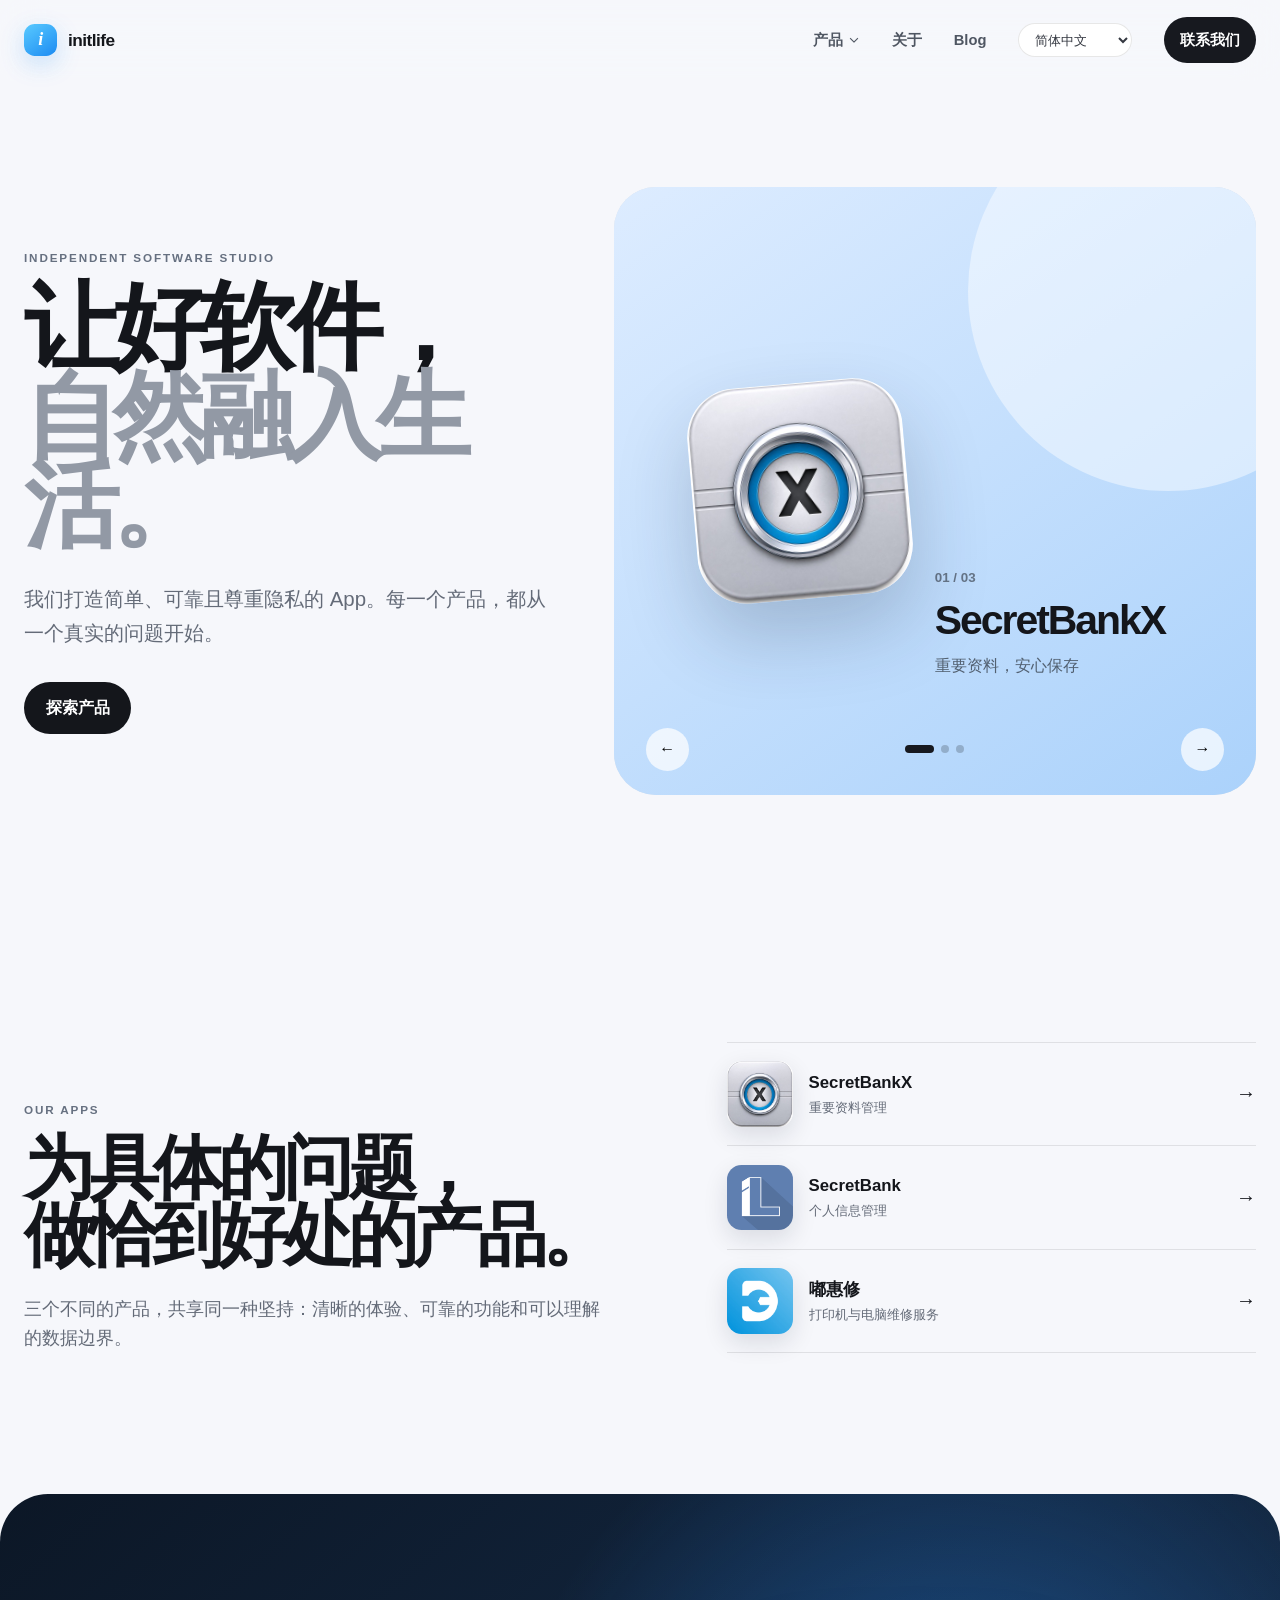
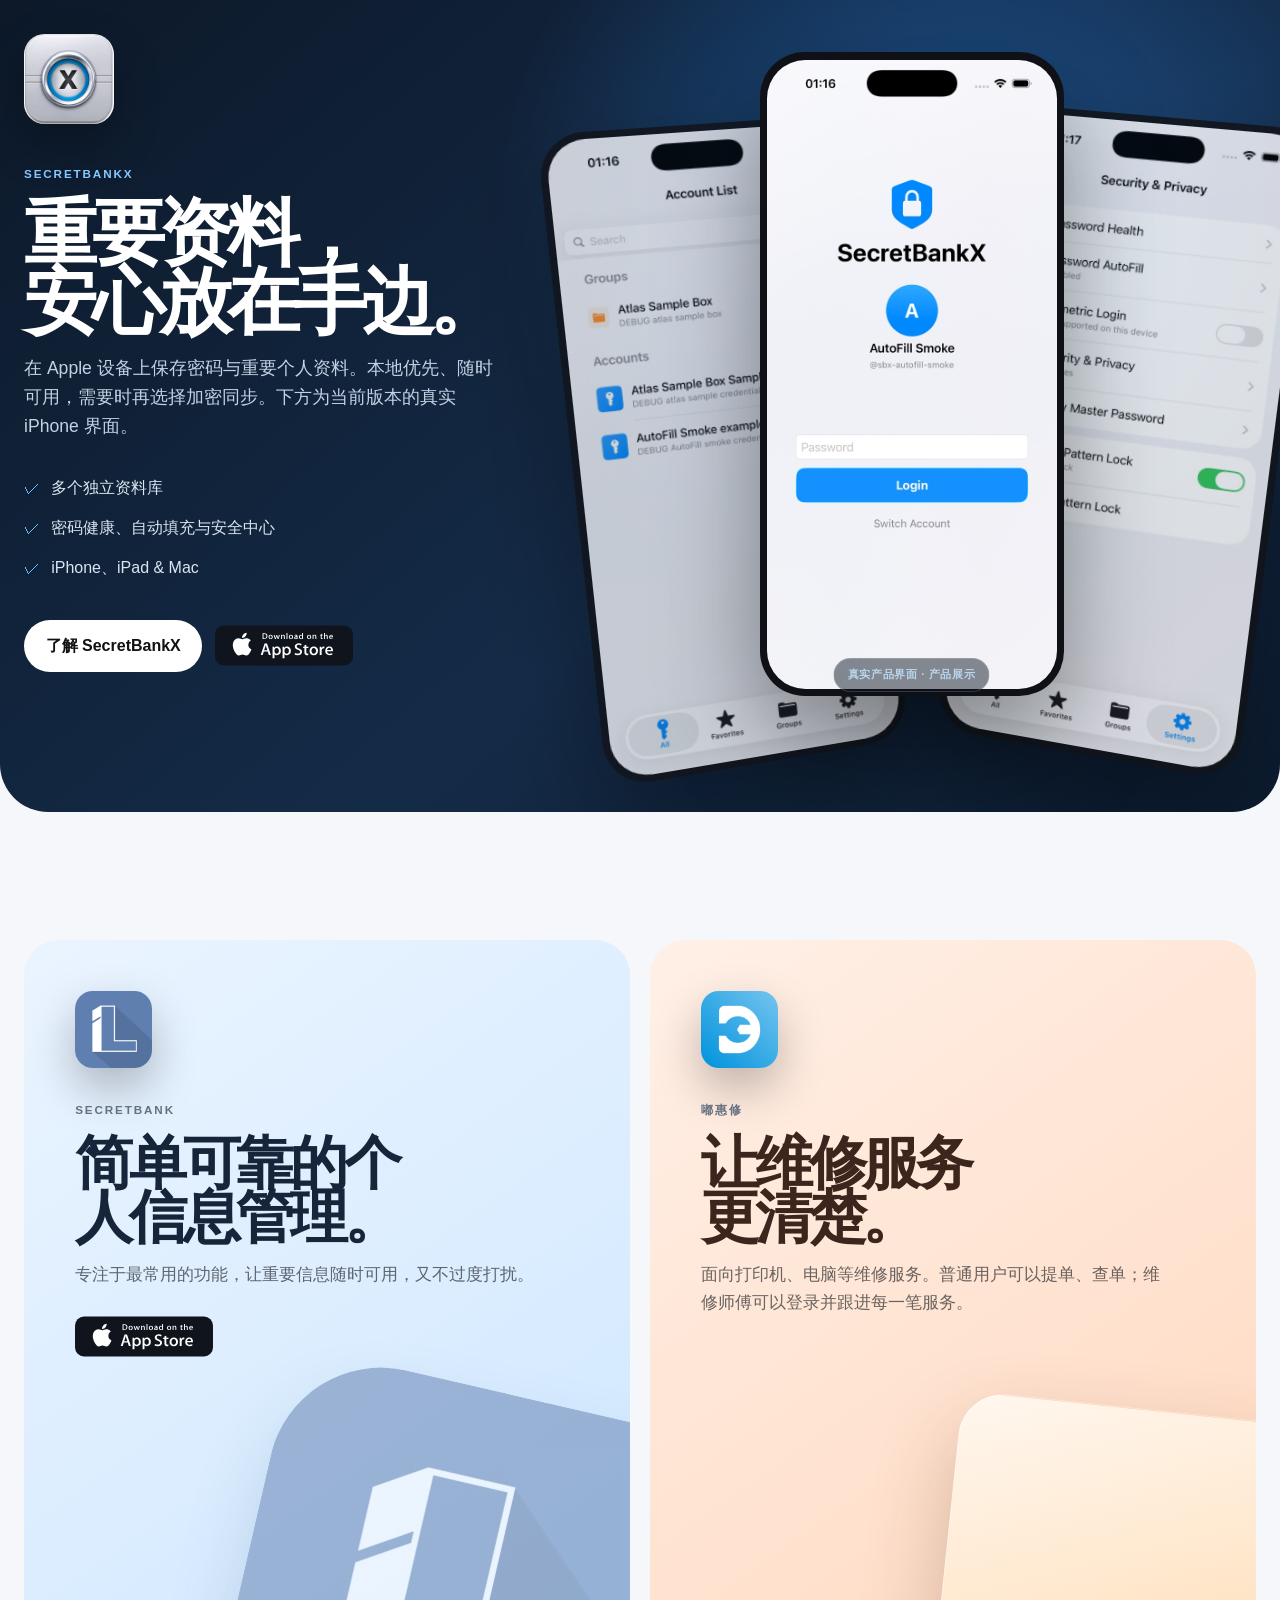
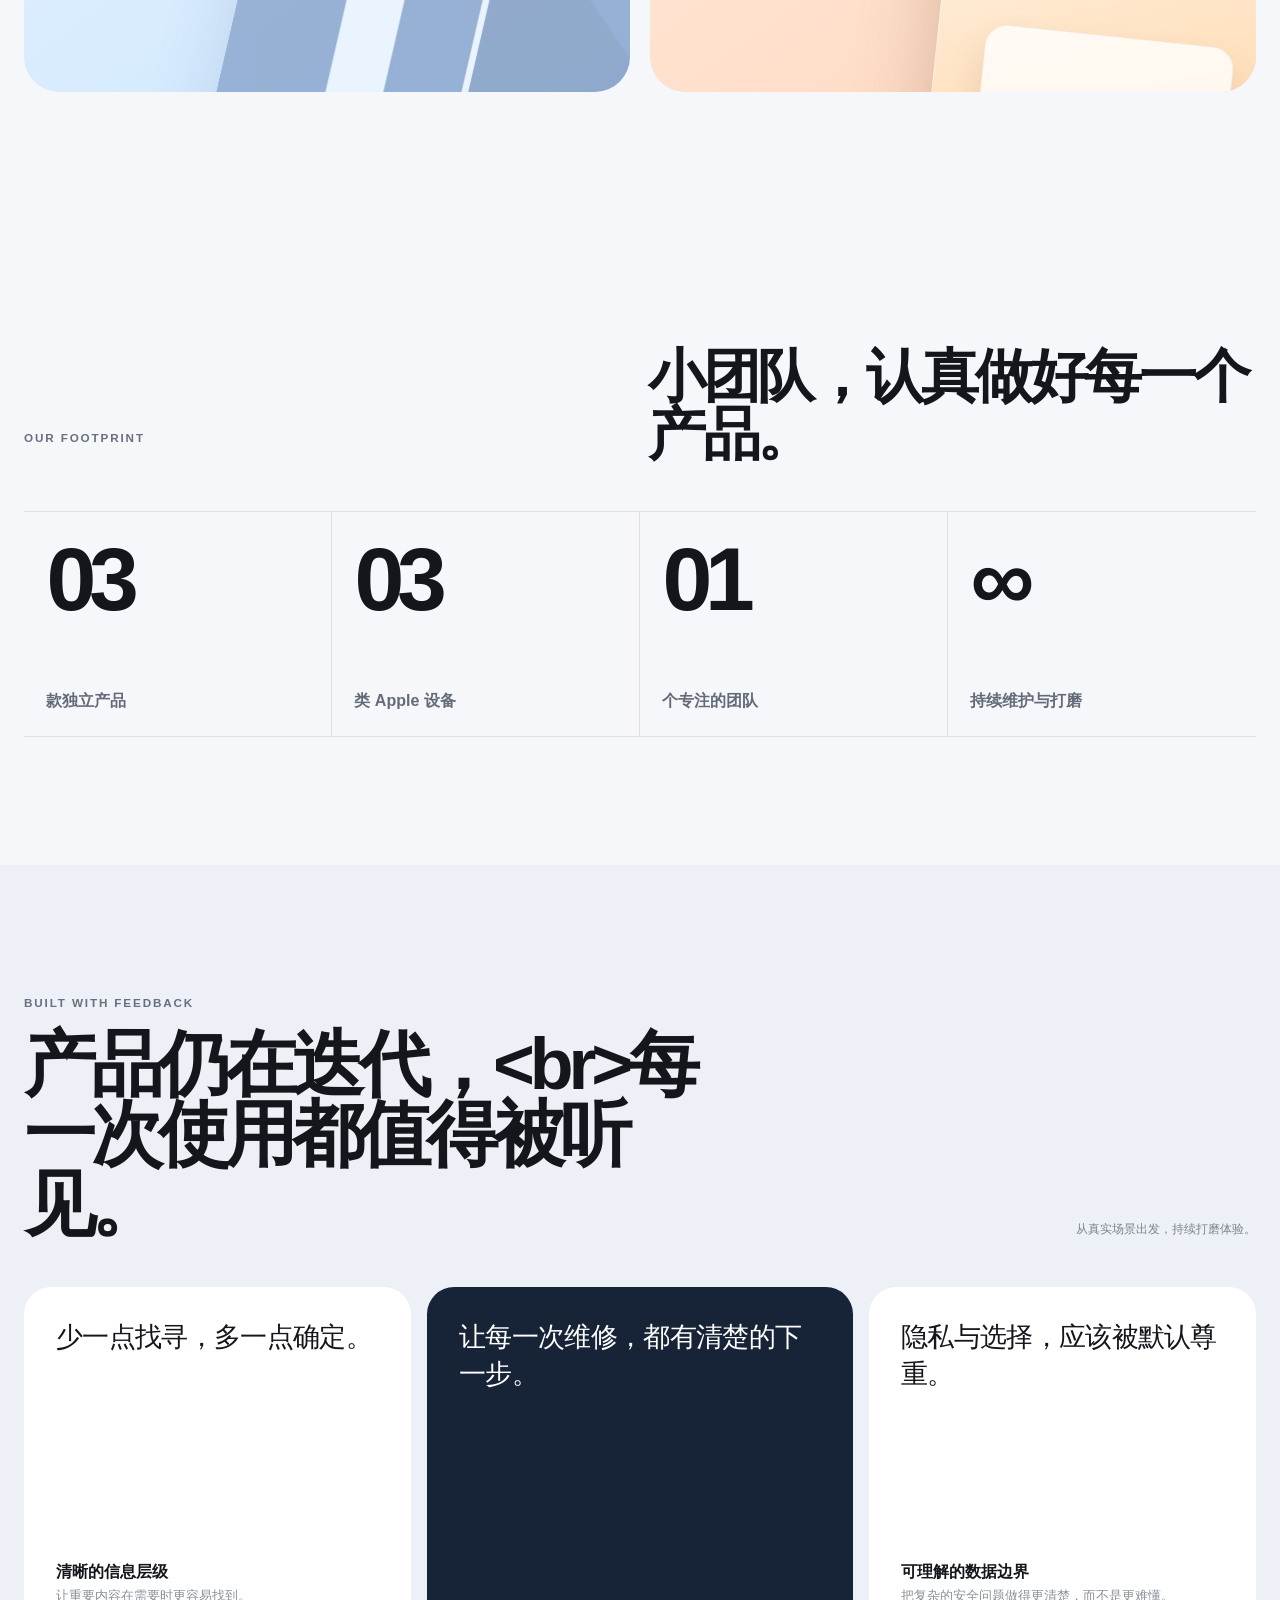
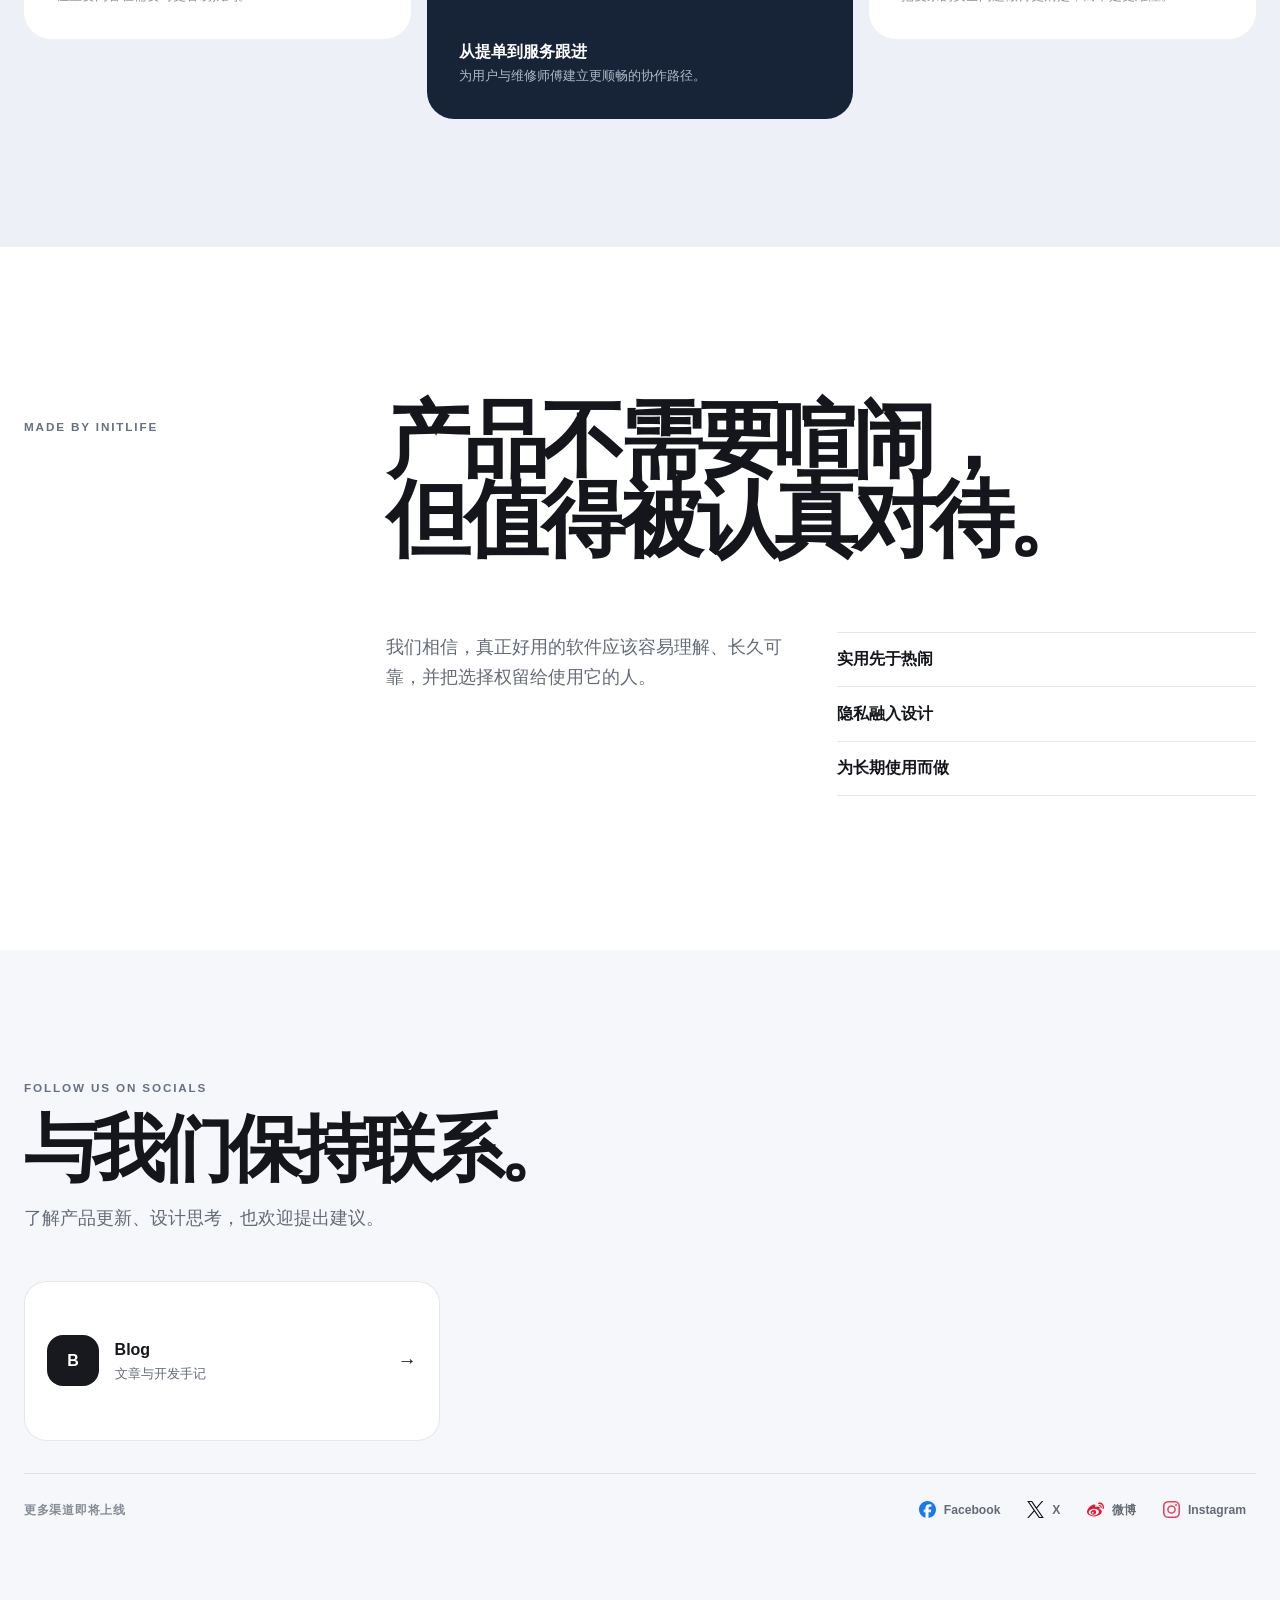
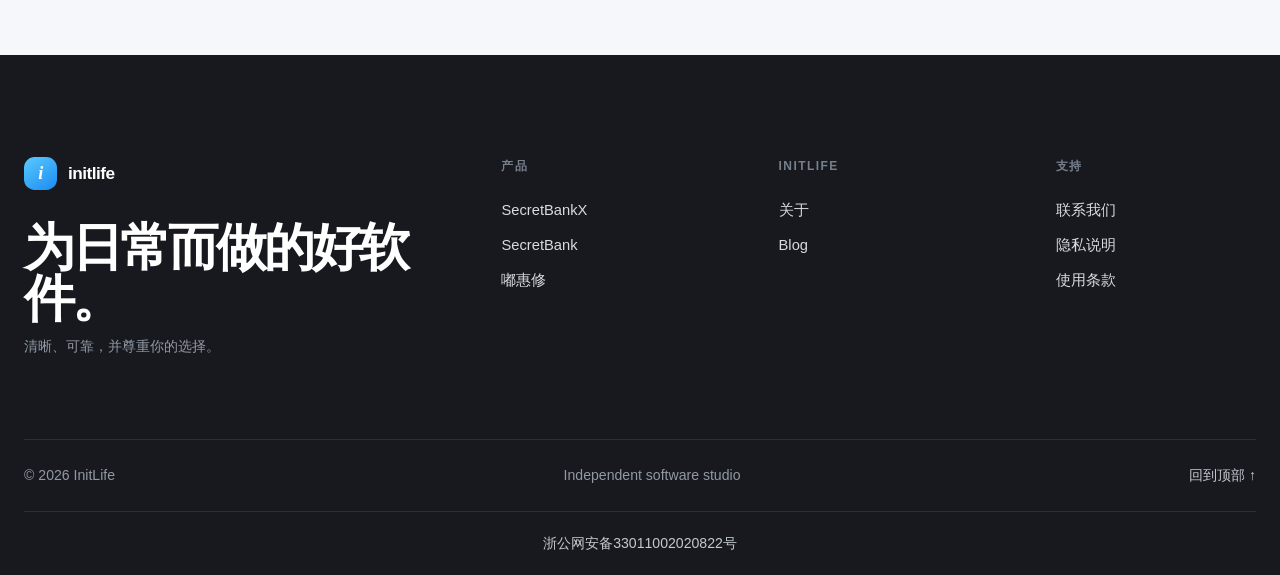
==== commit 0230718e: "Add public security filing to app website footers" ====
--- a/index.html
+++ b/index.html
@@ -8,7 +8,7 @@
   <meta name="theme-color" content="#f6f7fb">
   <link rel="canonical" href="https://initlife.com/">
   <link rel="icon" href="assets/favicon.svg" type="image/svg+xml">
-  <link rel="stylesheet" href="assets/styles.css?v=20260921">
+  <link rel="stylesheet" href="assets/styles.css?v=20261021">
   <script src="assets/site.js?v=20260921" defer></script>
 </head>
 <body>
@@ -118,6 +118,6 @@
       <div class="footer-column"><h3>支持</h3><a href="mailto:initlifeltd@gmail.com">联系我们</a><a href="privacy.html">隐私说明</a><a href="terms.html">使用条款</a></div>
     </div>
     <div class="shell footer-bottom"><p>© <span data-year>2026</span> InitLife</p><p>Independent software studio</p><a href="#main">回到顶部 ↑</a></div>
-  </footer>
+  <div class="shell footer-filing"><a href="https://beian.mps.gov.cn/#/query/webSearch?code=33011002020822" target="_blank" rel="noopener noreferrer" lang="zh-CN">浙公网安备33011002020822号</a></div></footer>
 </body>
 </html>
--- a/assets/styles.css
+++ b/assets/styles.css
@@ -28,3 +28,5 @@
 .connect-grid{grid-template-columns:minmax(0,26rem)}
 @media(max-width:560px){.connect-grid{grid-template-columns:1fr}}
 @media(prefers-reduced-motion:reduce){html{scroll-behavior:auto}*,*::before,*::after{animation-duration:.01ms!important;transition-duration:.01ms!important}}
+
+.footer-filing{display:flex;flex-wrap:wrap;justify-content:center;padding-block:1.25rem;border-top:1px solid rgba(255,255,255,.1)}.footer-filing a{color:#c5c9d0;font-size:.88rem;text-decoration:none;text-underline-offset:4px;white-space:nowrap}.footer-filing a:hover{color:#fff;text-decoration:underline}.footer-filing a:focus-visible{outline:2px solid currentColor;outline-offset:4px;border-radius:2px}
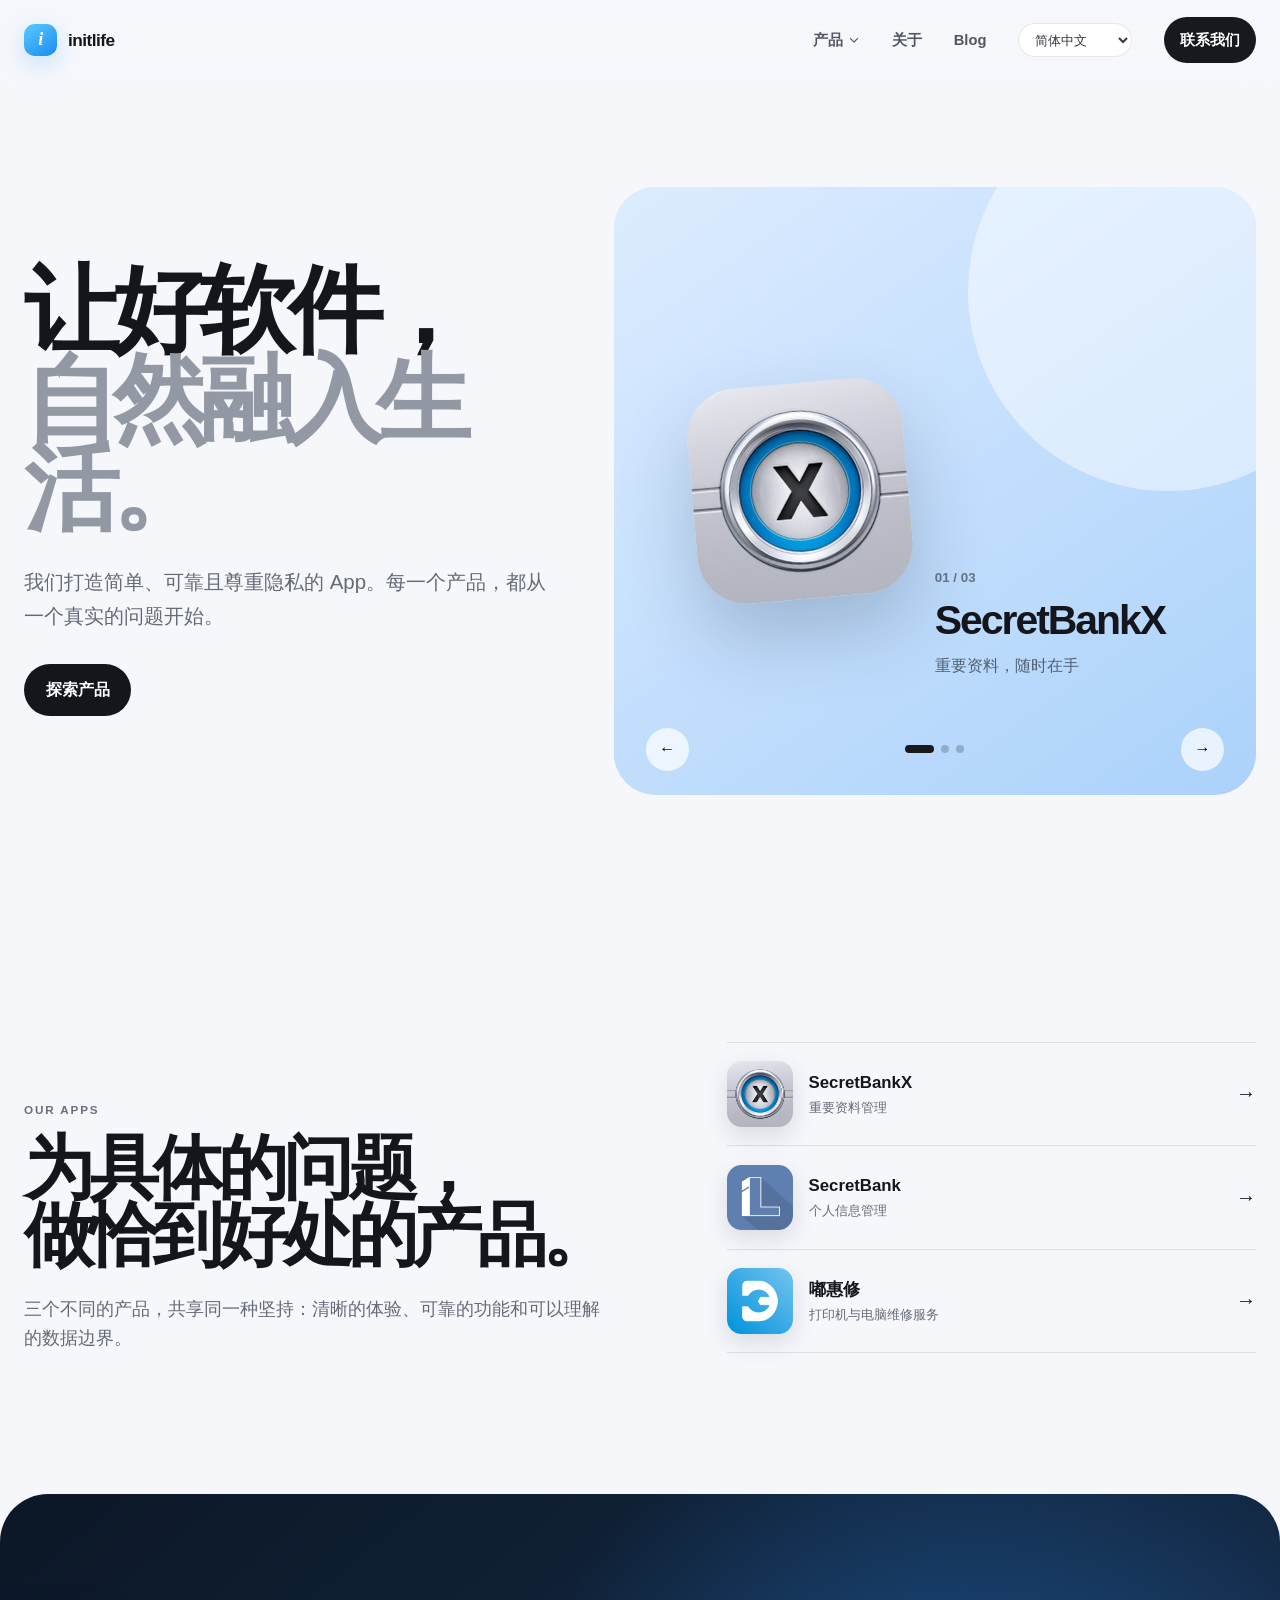
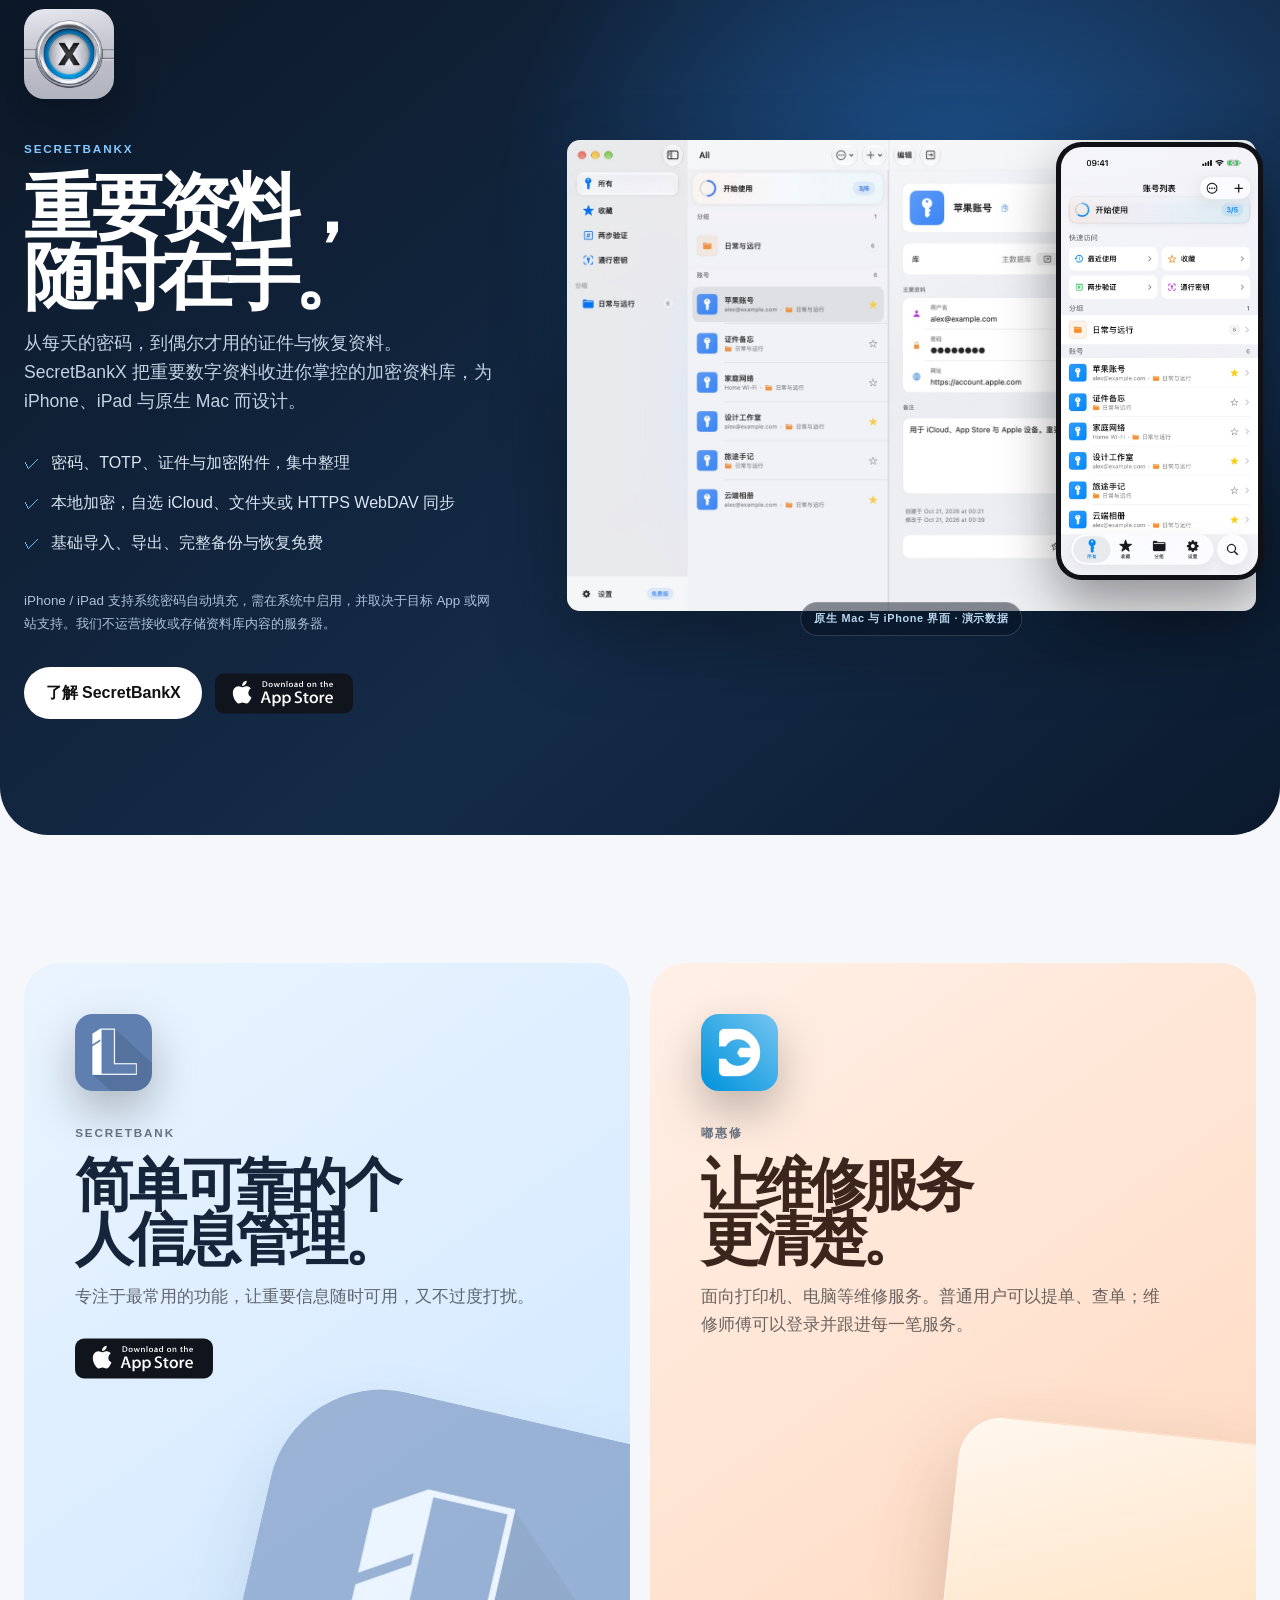
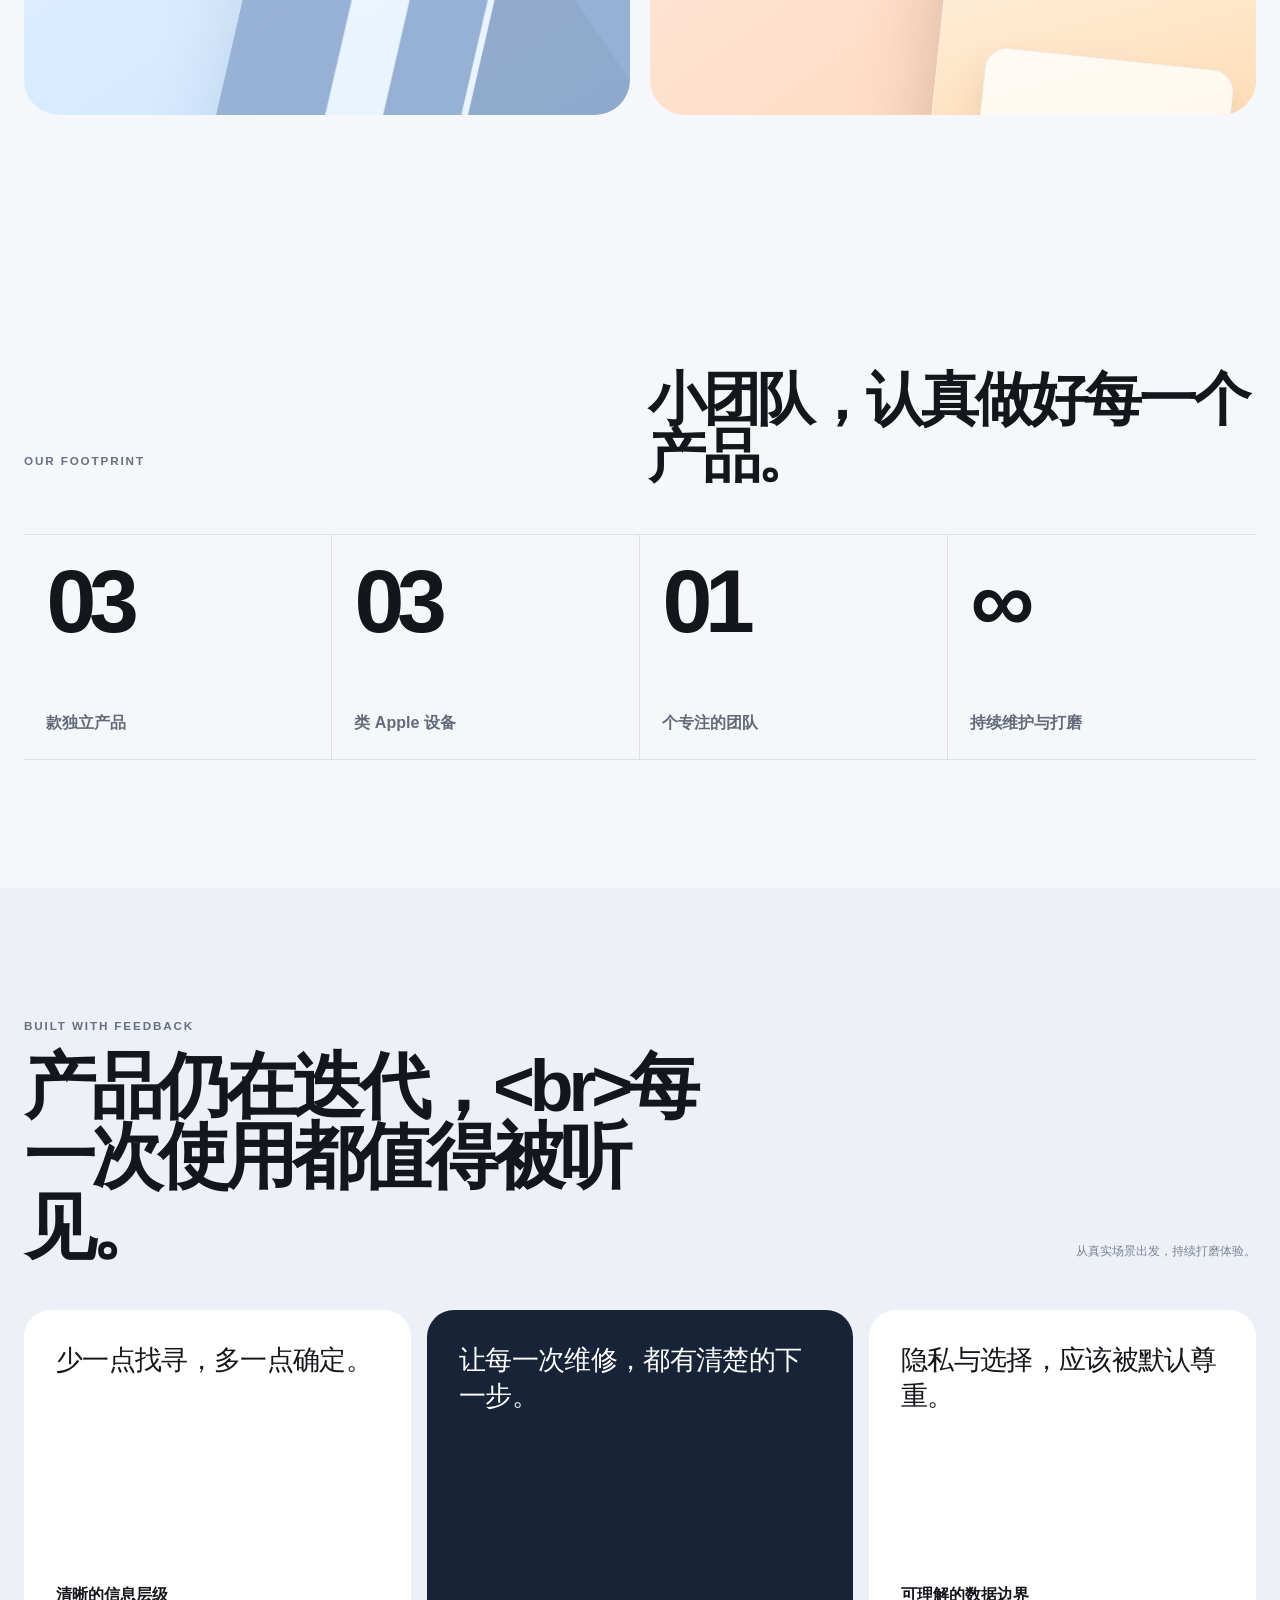
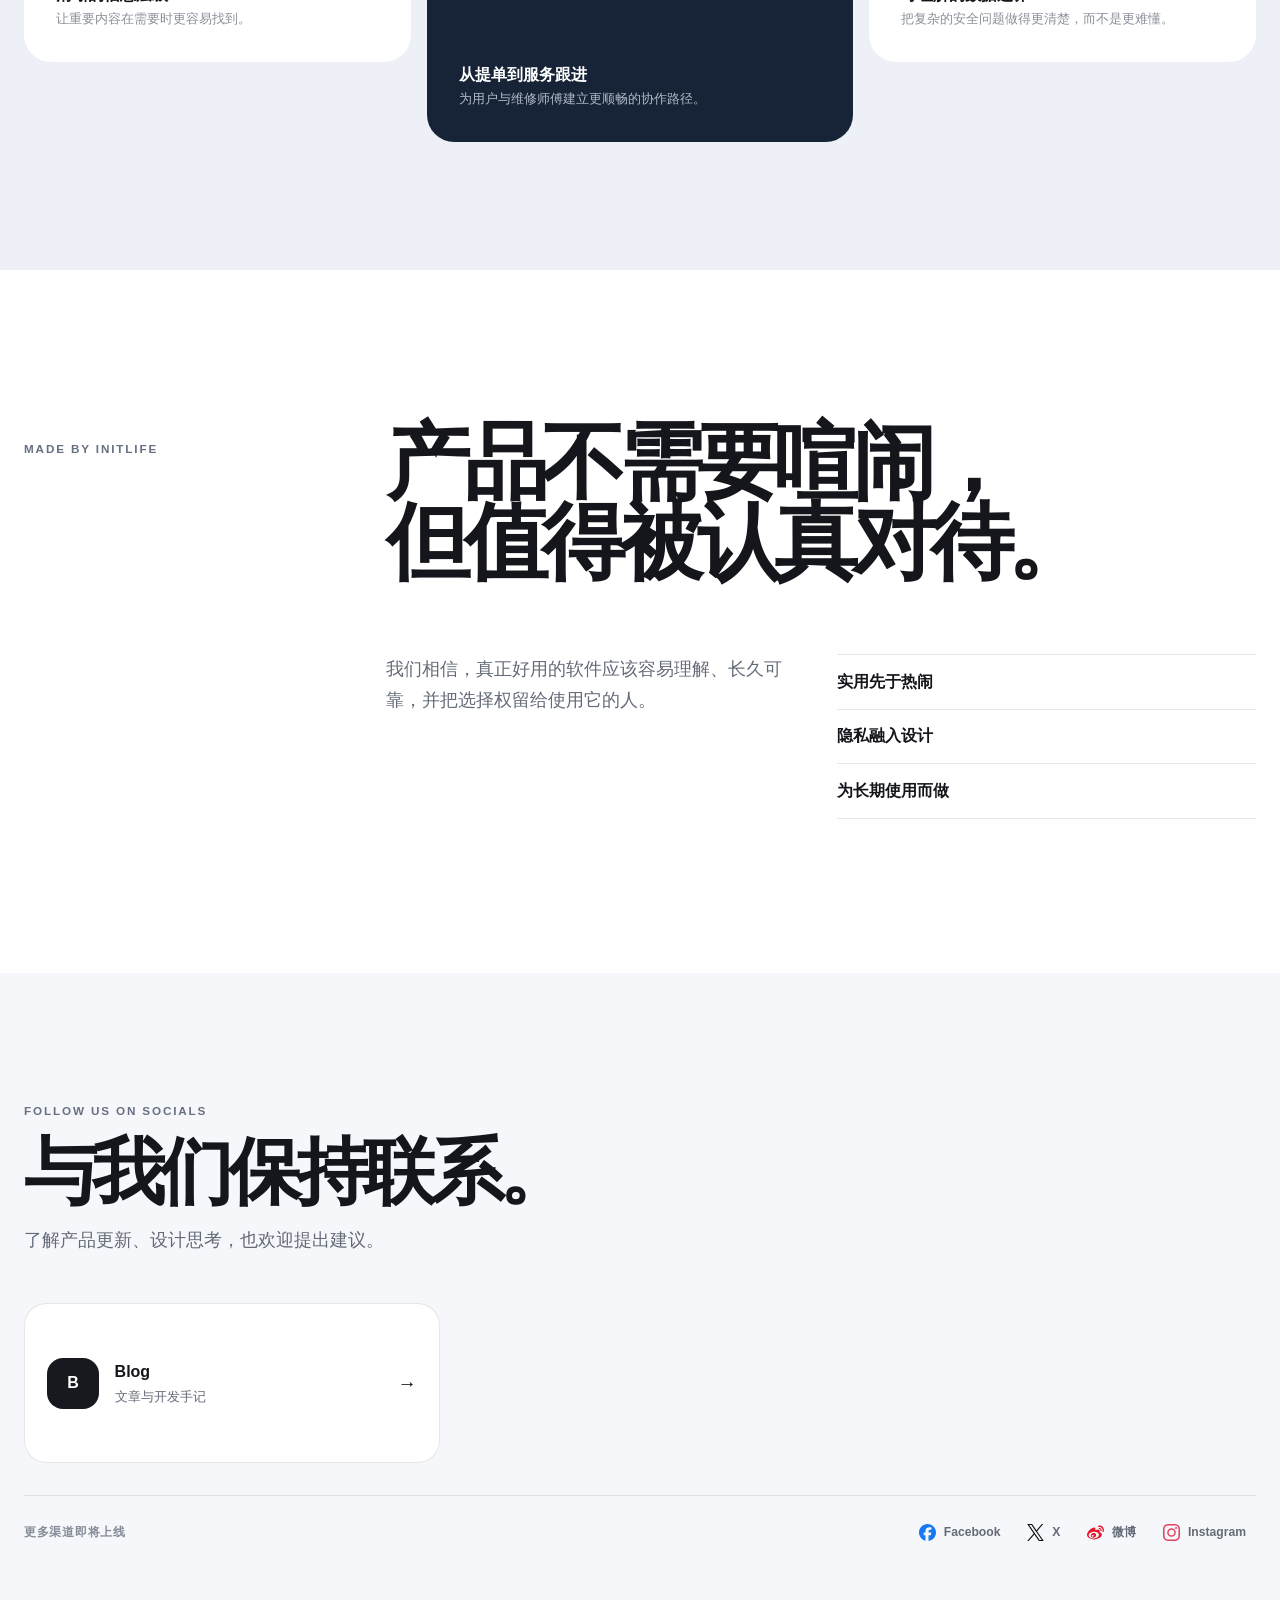
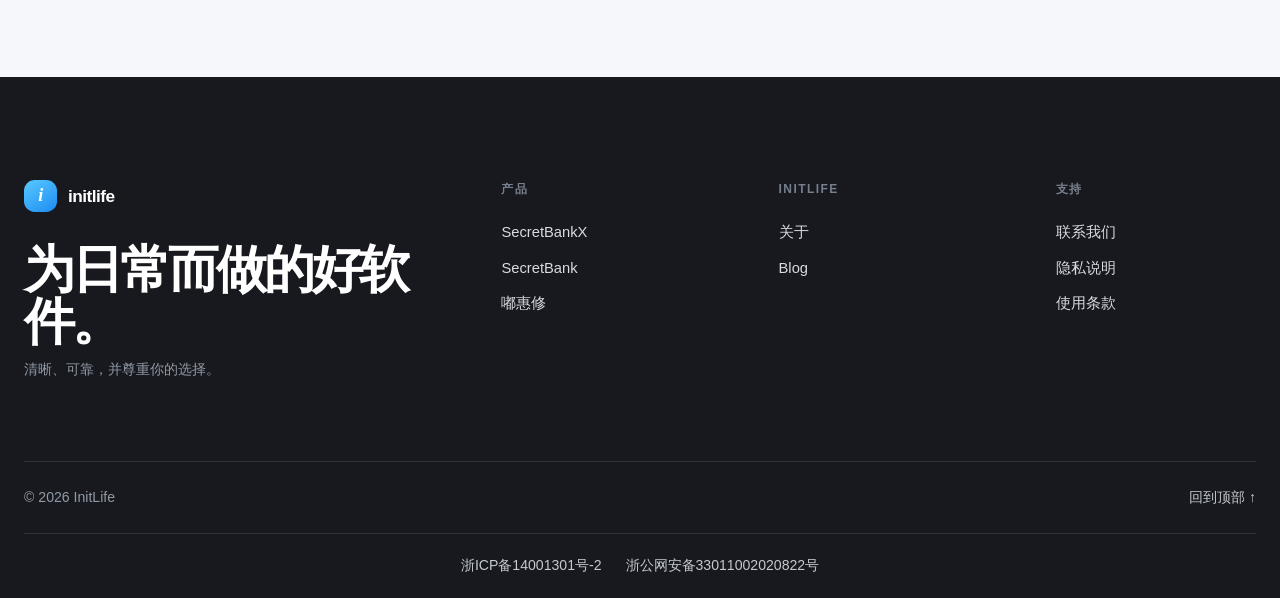
==== commit 4c73fce1: "Refresh SecretBankX product content and filing details" ====
--- a/index.html
+++ b/index.html
@@ -8,8 +8,8 @@
   <meta name="theme-color" content="#f6f7fb">
   <link rel="canonical" href="https://initlife.com/">
   <link rel="icon" href="assets/favicon.svg" type="image/svg+xml">
-  <link rel="stylesheet" href="assets/styles.css?v=20261021">
-  <script src="assets/site.js?v=20260921" defer></script>
+  <link rel="stylesheet" href="assets/styles.css?v=20261021-2">
+  <script src="assets/site.js?v=20261021-2" defer></script>
 </head>
 <body>
   <a class="skip-link" href="#main">跳到主要内容</a>
@@ -18,14 +18,13 @@
   <main id="main">
     <section class="hero shell">
       <div class="hero-copy">
-        <p class="eyebrow">Independent software studio</p>
         <h1 data-i18n-html="heroTitle">让好软件，<br><span>自然融入生活。</span></h1>
         <p class="hero-lede" data-i18n="heroLede">我们打造简单、可靠且尊重隐私的 App。每一个产品，都从一个真实的问题开始。</p>
         <div class="hero-actions"><a class="button button-dark" href="#products" data-i18n="explore">探索产品</a></div>
       </div>
       <div class="product-carousel" data-carousel aria-label="产品轮播">
         <div class="carousel-track">
-          <a class="carousel-slide is-active slide-x" href="#secretbankx" data-slide="0"><img src="assets/apps/secretbankx.jpg" alt="SecretBankX"><span><small>01 / 03</small><strong>SecretBankX</strong><em data-i18n="carouselX">重要资料，安心保存</em></span></a>
+          <a class="carousel-slide is-active slide-x" href="#secretbankx" data-slide="0"><img src="assets/apps/secretbankx.jpg?v=20261021" alt="SecretBankX"><span><small>01 / 03</small><strong>SecretBankX</strong><em data-i18n="carouselX">重要资料，安心保存</em></span></a>
           <a class="carousel-slide slide-secret" href="#secretbank" data-slide="1"><img src="assets/apps/secretbank.jpg" alt="SecretBank"><span><small>02 / 03</small><strong>SecretBank</strong><em data-i18n="carouselSecret">简单可靠的信息管理</em></span></a>
           <a class="carousel-slide slide-repair" href="#duhuixiu" data-slide="2"><img src="assets/apps/duhuixiu.jpg" alt="嘟惠修"><span><small>03 / 03</small><strong>嘟惠修</strong><em data-i18n="carouselRepair">打印机与电脑维修服务</em></span></a>
         </div>
@@ -36,7 +35,7 @@
     <section class="product-overview shell" id="products" aria-labelledby="products-title">
       <div class="section-intro"><p class="eyebrow">Our apps</p><h2 id="products-title" data-zh-html="为具体的问题，<br>做恰到好处的产品。" data-en-html="Focused apps for<br>real problems.">为具体的问题，<br>做恰到好处的产品。</h2><p data-zh="三个不同的产品，共享同一种坚持：清晰的体验、可靠的功能和可以理解的数据边界。" data-en="Three different products, built on the same principles: clarity, dependability, and data boundaries you can understand.">三个不同的产品，共享同一种坚持：清晰的体验、可靠的功能和可以理解的数据边界。</p></div>
       <div class="app-rail">
-        <a href="#secretbankx"><img src="assets/apps/secretbankx.jpg" alt=""><span><strong>SecretBankX</strong><small>重要资料管理</small></span><b>→</b></a>
+        <a href="#secretbankx"><img src="assets/apps/secretbankx.jpg?v=20261021" alt=""><span><strong>SecretBankX</strong><small>重要资料管理</small></span><b>→</b></a>
         <a href="#secretbank"><img src="assets/apps/secretbank.jpg" alt=""><span><strong>SecretBank</strong><small>个人信息管理</small></span><b>→</b></a>
         <a href="#duhuixiu"><img src="assets/apps/duhuixiu.jpg" alt=""><span><strong>嘟惠修</strong><small>打印机与电脑维修服务</small></span><b>→</b></a>
       </div>
@@ -45,18 +44,18 @@
     <section class="feature feature-x" id="secretbankx">
       <div class="shell feature-grid">
         <div class="feature-copy">
-          <img class="feature-icon" src="assets/apps/secretbankx.jpg" alt="SecretBankX App 图标">
+          <img class="feature-icon" src="assets/apps/secretbankx.jpg?v=20261021" alt="SecretBankX App 图标">
           <p class="eyebrow">SecretBankX</p>
-          <h2 data-zh-html="重要资料，<br>安心放在手边。" data-en-html="Important information,<br>close and protected.">重要资料，<br>安心放在手边。</h2>
-          <p data-zh="在 Apple 设备上保存密码与重要个人资料。本地优先、随时可用，需要时再选择加密同步。下方为当前版本的真实 iPhone 界面。" data-en="Keep passwords and important personal records across Apple devices. Local-first, available offline, with encrypted sync when you choose it. The screens below are from the current iPhone build.">在 Apple 设备上保存密码与重要个人资料。本地优先、随时可用，需要时再选择加密同步。下方为当前版本的真实 iPhone 界面。</p>
-          <ul><li data-zh="多个独立资料库" data-en="Multiple independent vaults">多个独立资料库</li><li data-zh="密码健康、自动填充与安全中心" data-en="Password health, AutoFill, and a security center">密码健康、自动填充与安全中心</li><li>iPhone、iPad &amp; Mac</li></ul>
+          <h2 data-zh-html="重要资料，<br>随时在手。" data-en-html="Important information,<br>always at hand.">重要资料，<br>随时在手。</h2>
+          <p data-zh="从每天的密码，到偶尔才用的证件与恢复资料。SecretBankX 把重要数字资料收进你掌控的加密资料库，为 iPhone、iPad 与原生 Mac 而设计。" data-en="From everyday passwords to identity and recovery records you only need occasionally. SecretBankX keeps important digital information in encrypted vaults you control, designed for iPhone, iPad, and native Mac.">从每天的密码，到偶尔才用的证件与恢复资料。SecretBankX 把重要数字资料收进你掌控的加密资料库，为 iPhone、iPad 与原生 Mac 而设计。</p>
+          <ul><li data-zh="密码、TOTP、证件与加密附件，集中整理" data-en="Organize passwords, TOTP codes, identity records, and encrypted attachments">密码、TOTP、证件与加密附件，集中整理</li><li data-zh="本地加密，自选 iCloud、文件夹或 HTTPS WebDAV 同步" data-en="Encrypted locally; sync with your choice of iCloud, folders, or HTTPS WebDAV">本地加密，自选 iCloud、文件夹或 HTTPS WebDAV 同步</li><li data-zh="基础导入、导出、完整备份与恢复免费" data-en="Basic import, export, full backup, and recovery are free">基础导入、导出、完整备份与恢复免费</li></ul>
+          <p class="feature-note" data-zh="iPhone / iPad 支持系统密码自动填充，需在系统中启用，并取决于目标 App 或网站支持。我们不运营接收或存储资料库内容的服务器。" data-en="System password AutoFill on iPhone and iPad requires setup and support from the target app or website. We do not operate servers that receive or store vault contents.">iPhone / iPad 支持系统密码自动填充，需在系统中启用，并取决于目标 App 或网站支持。我们不运营接收或存储资料库内容的服务器。</p>
           <div class="feature-links"><a class="button button-white" href="https://secretbankx.initlife.com/" data-i18n="learnX">了解 SecretBankX</a><a class="store-badge" href="https://apps.apple.com/app/id6811630816" aria-label="在 App Store 下载 SecretBankX"><img src="assets/badges/app-store.svg" alt="Download on the App Store"></a></div>
         </div>
-        <div class="screen-stage" aria-label="SecretBankX 真实 iPhone 界面：登录、账户列表和安全中心">
-          <figure class="phone phone-left"><img src="assets/screens/secretbankx-vaults.jpg" alt="SecretBankX 账户列表界面，展示资料库中的项目"></figure>
-          <figure class="phone phone-center"><img src="assets/screens/secretbankx-login.jpg" alt="SecretBankX 登录与解锁界面"></figure>
-          <figure class="phone phone-right"><img src="assets/screens/secretbankx-security.jpg" alt="SecretBankX 安全中心，包含密码健康、自动填充与图案锁设置"></figure>
-          <p class="screen-source" data-zh="真实产品界面 · 产品展示" data-en="Current product UI · product showcase">真实产品界面 · 产品展示</p>
+        <div class="sbx-showcase" role="group" aria-label="SecretBankX 原生 Mac 与 iPhone 界面，使用演示数据">
+          <figure class="sbx-mac"><img src="assets/screens/secretbankx-mac.jpg" width="1440" height="984" loading="lazy" alt="SecretBankX 原生 Mac 界面：日常与远行分组、账号列表及苹果账号详情，使用演示数据"></figure>
+          <figure class="sbx-iphone"><img src="assets/screens/secretbankx-iphone.jpg" width="640" height="1391" loading="lazy" alt="SecretBankX iPhone 账号首页：最近使用、收藏、两步验证与演示账号列表"></figure>
+          <p class="screen-source" data-zh="原生 Mac 与 iPhone 界面 · 演示数据" data-en="Native Mac &amp; iPhone UI · demo data">原生 Mac 与 iPhone 界面 · 演示数据</p>
         </div>
       </div>
     </section>
@@ -117,7 +116,7 @@
       <div class="footer-column"><h3>initlife</h3><a href="#studio" data-i18n="navAbout">关于我们</a><a href="blog.html">Blog</a></div>
       <div class="footer-column"><h3>支持</h3><a href="mailto:initlifeltd@gmail.com">联系我们</a><a href="privacy.html">隐私说明</a><a href="terms.html">使用条款</a></div>
     </div>
-    <div class="shell footer-bottom"><p>© <span data-year>2026</span> InitLife</p><p>Independent software studio</p><a href="#main">回到顶部 ↑</a></div>
-  <div class="shell footer-filing"><a href="https://beian.mps.gov.cn/#/query/webSearch?code=33011002020822" target="_blank" rel="noopener noreferrer" lang="zh-CN">浙公网安备33011002020822号</a></div></footer>
+    <div class="shell footer-bottom"><p>© <span data-year>2026</span> InitLife</p><a href="#main">回到顶部 ↑</a></div>
+  <div class="shell footer-filing"><a href="https://beian.miit.gov.cn/" target="_blank" rel="noopener noreferrer" lang="zh-CN">浙ICP备14001301号-2</a><a href="https://beian.mps.gov.cn/#/query/webSearch?code=33011002020822" target="_blank" rel="noopener noreferrer" lang="zh-CN">浙公网安备33011002020822号</a></div></footer>
 </body>
 </html>
--- a/assets/styles.css
+++ b/assets/styles.css
@@ -29,4 +29,8 @@
 @media(max-width:560px){.connect-grid{grid-template-columns:1fr}}
 @media(prefers-reduced-motion:reduce){html{scroll-behavior:auto}*,*::before,*::after{animation-duration:.01ms!important;transition-duration:.01ms!important}}
 
-.footer-filing{display:flex;flex-wrap:wrap;justify-content:center;padding-block:1.25rem;border-top:1px solid rgba(255,255,255,.1)}.footer-filing a{color:#c5c9d0;font-size:.88rem;text-decoration:none;text-underline-offset:4px;white-space:nowrap}.footer-filing a:hover{color:#fff;text-decoration:underline}.footer-filing a:focus-visible{outline:2px solid currentColor;outline-offset:4px;border-radius:2px}
+.footer-filing{display:flex;flex-wrap:wrap;justify-content:center;gap:.65rem 1.5rem;padding-block:1.25rem;border-top:1px solid rgba(255,255,255,.1)}.footer-filing a{color:#c5c9d0;font-size:.88rem;text-decoration:none;text-underline-offset:4px;white-space:nowrap}.footer-filing a:hover{color:#fff;text-decoration:underline}.footer-filing a:focus-visible{outline:2px solid currentColor;outline-offset:4px;border-radius:2px}
+
+.feature-copy>p.feature-note{font-size:.84rem;line-height:1.7;color:#adc3db}.sbx-showcase{position:relative;min-width:0;height:34rem}.sbx-showcase figure{position:absolute;margin:0}.sbx-showcase img{display:block;width:100%;height:auto}.sbx-mac{top:3rem;left:0;width:100%;overflow:hidden;border-radius:.8rem;box-shadow:0 32px 75px rgba(0,0,0,.3)}.sbx-iphone{right:-1%;bottom:3.5rem;width:30%;padding:.3rem;background:#101116;border-radius:1.6rem;box-shadow:0 24px 55px rgba(0,0,0,.4);overflow:hidden}.sbx-iphone img{border-radius:1.3rem}.sbx-showcase .screen-source{bottom:0;text-align:center;white-space:normal;width:max-content;max-width:100%}
+@media(max-width:900px){.sbx-showcase{width:100%;max-width:44rem;height:36rem;margin-inline:auto}.sbx-mac{top:0}.sbx-iphone{right:1%;bottom:3.5rem}}
+@media(max-width:560px){.sbx-showcase{height:clamp(20rem,85vw,30rem)}.sbx-iphone{width:32%;border-radius:1.1rem;padding:.22rem}.sbx-iphone img{border-radius:.9rem}}
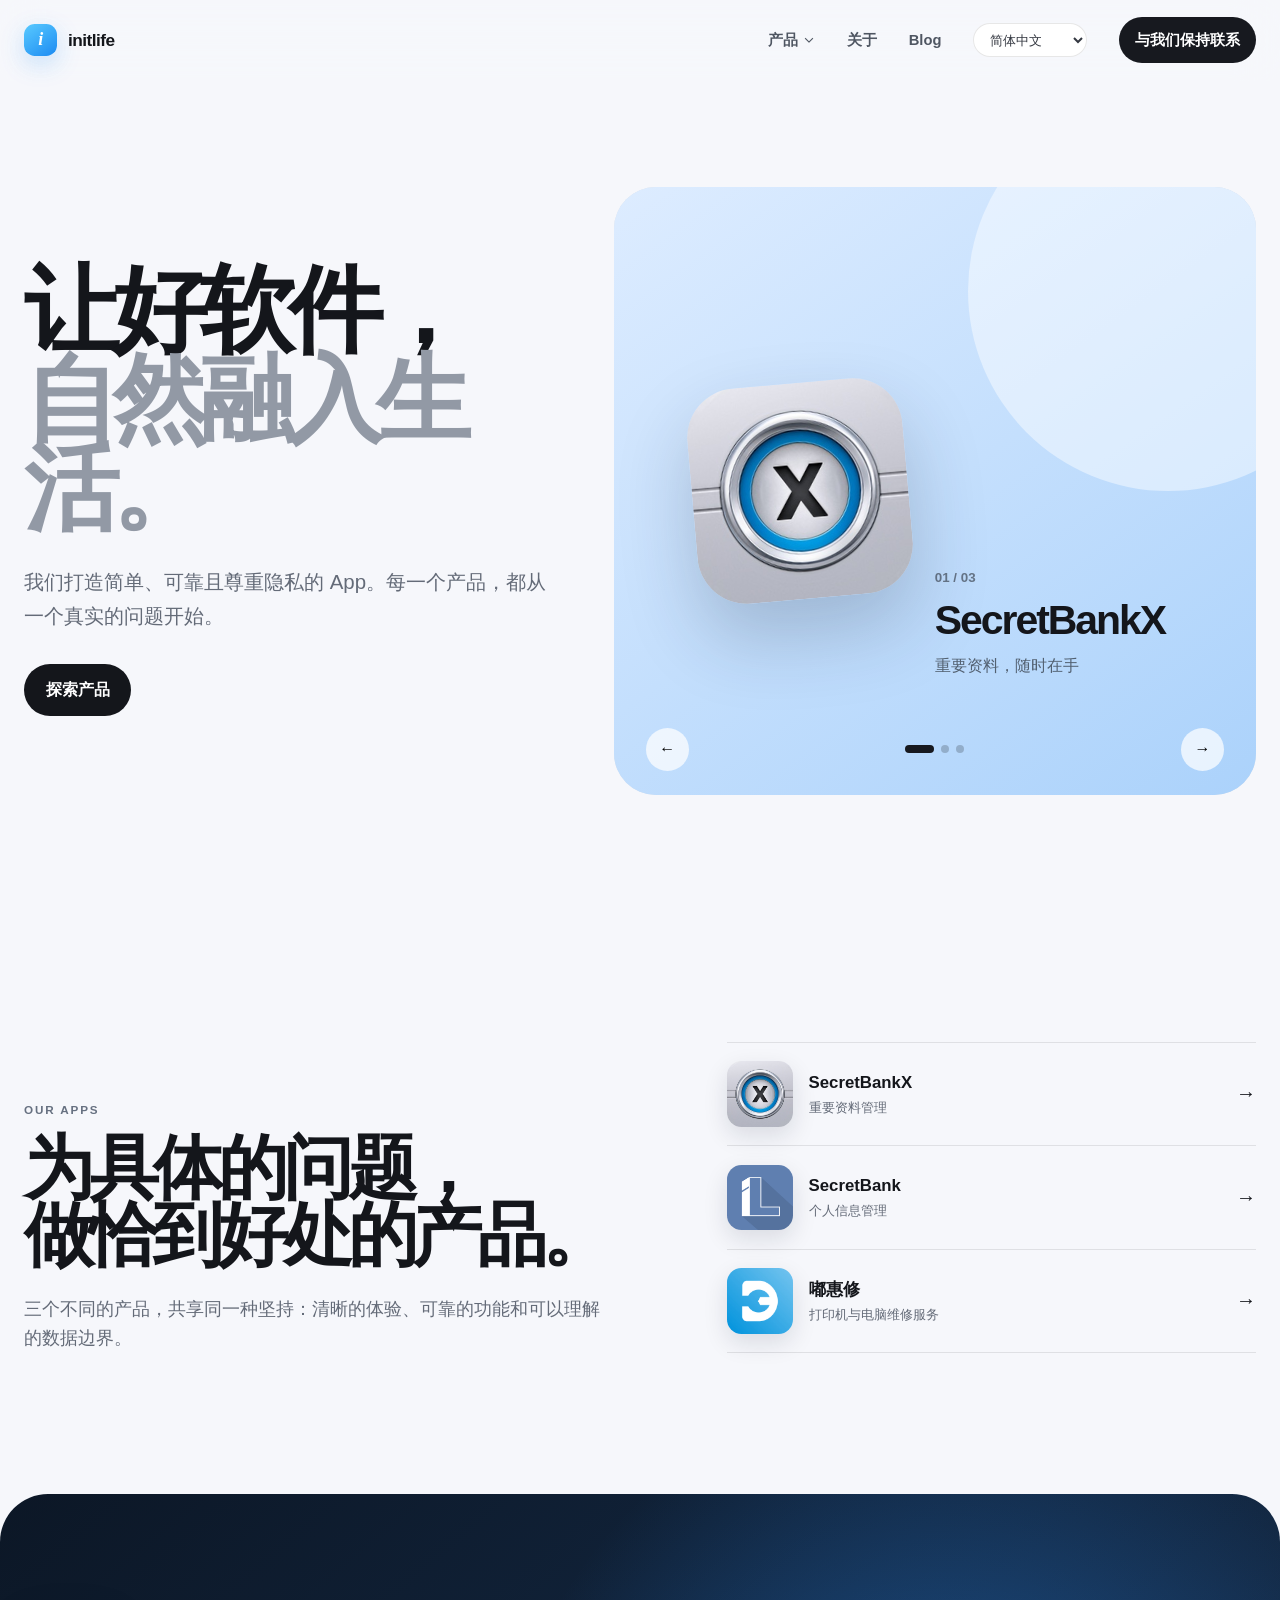
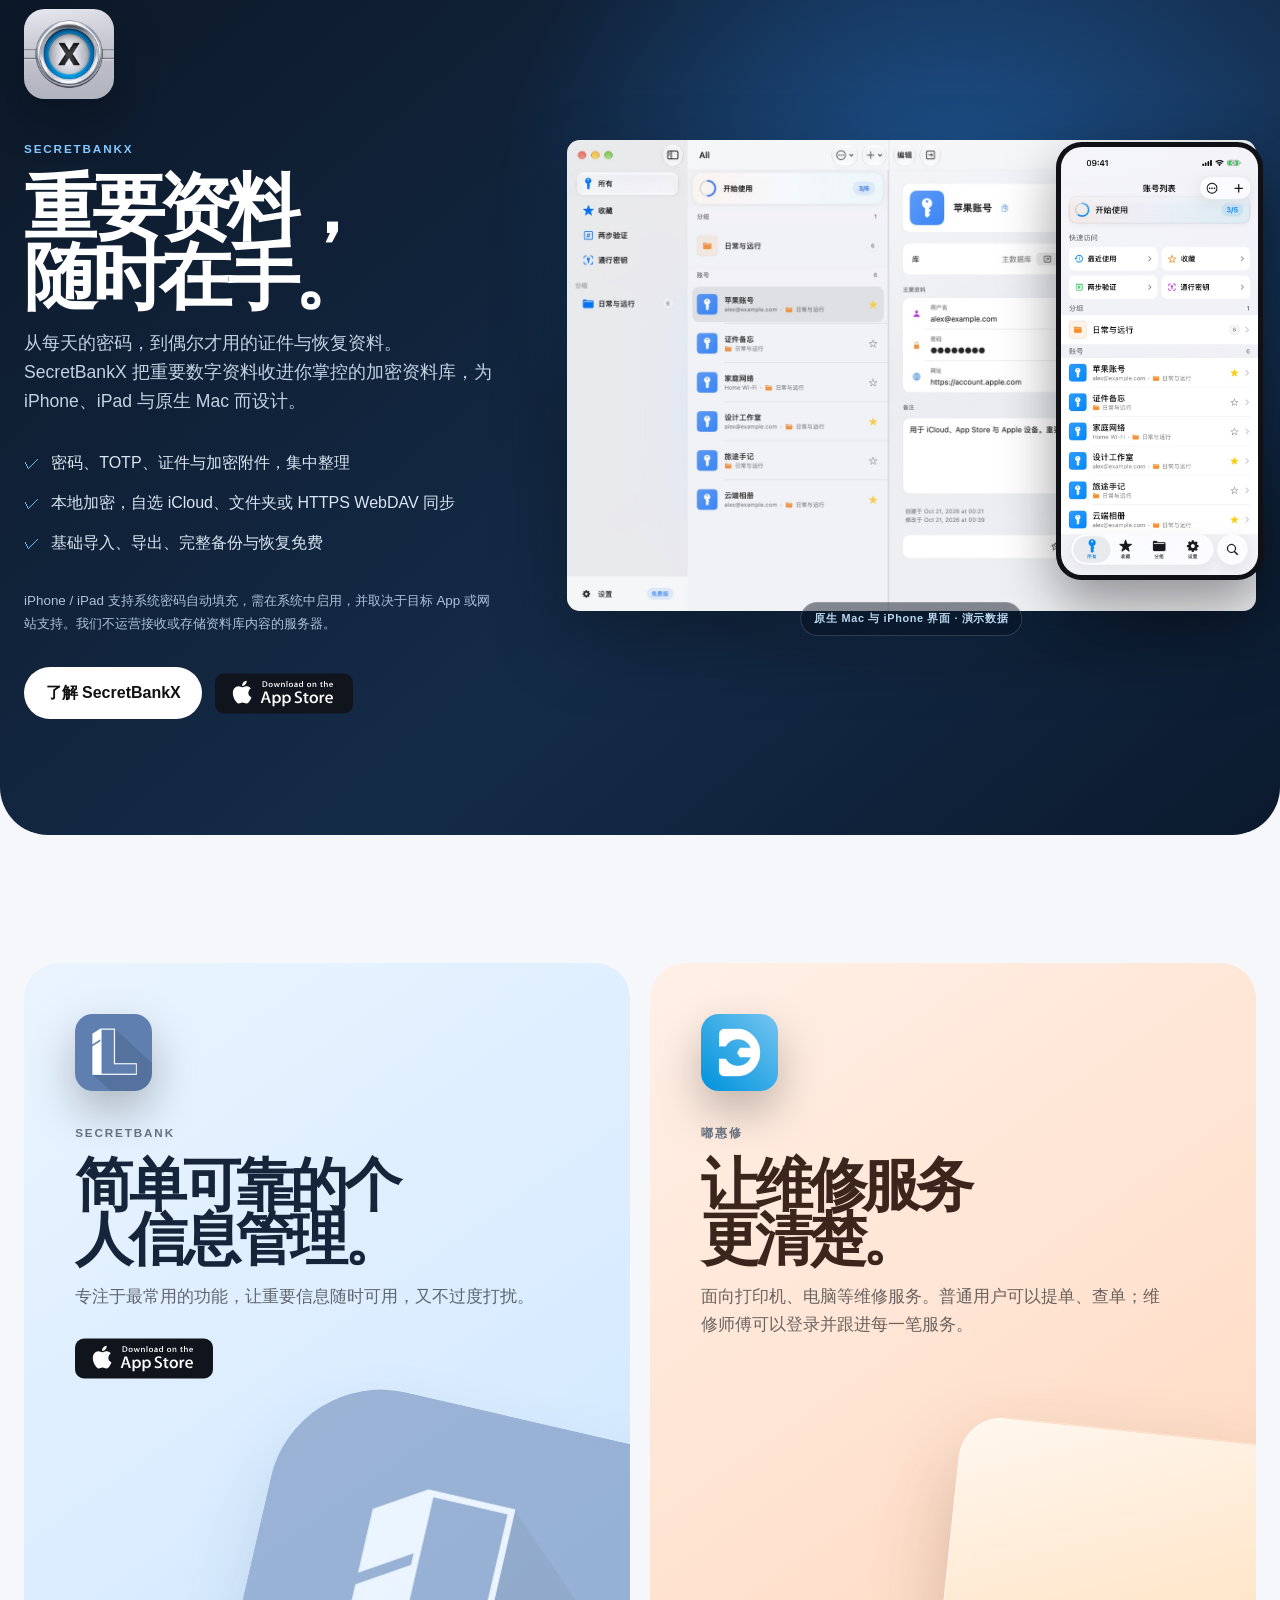
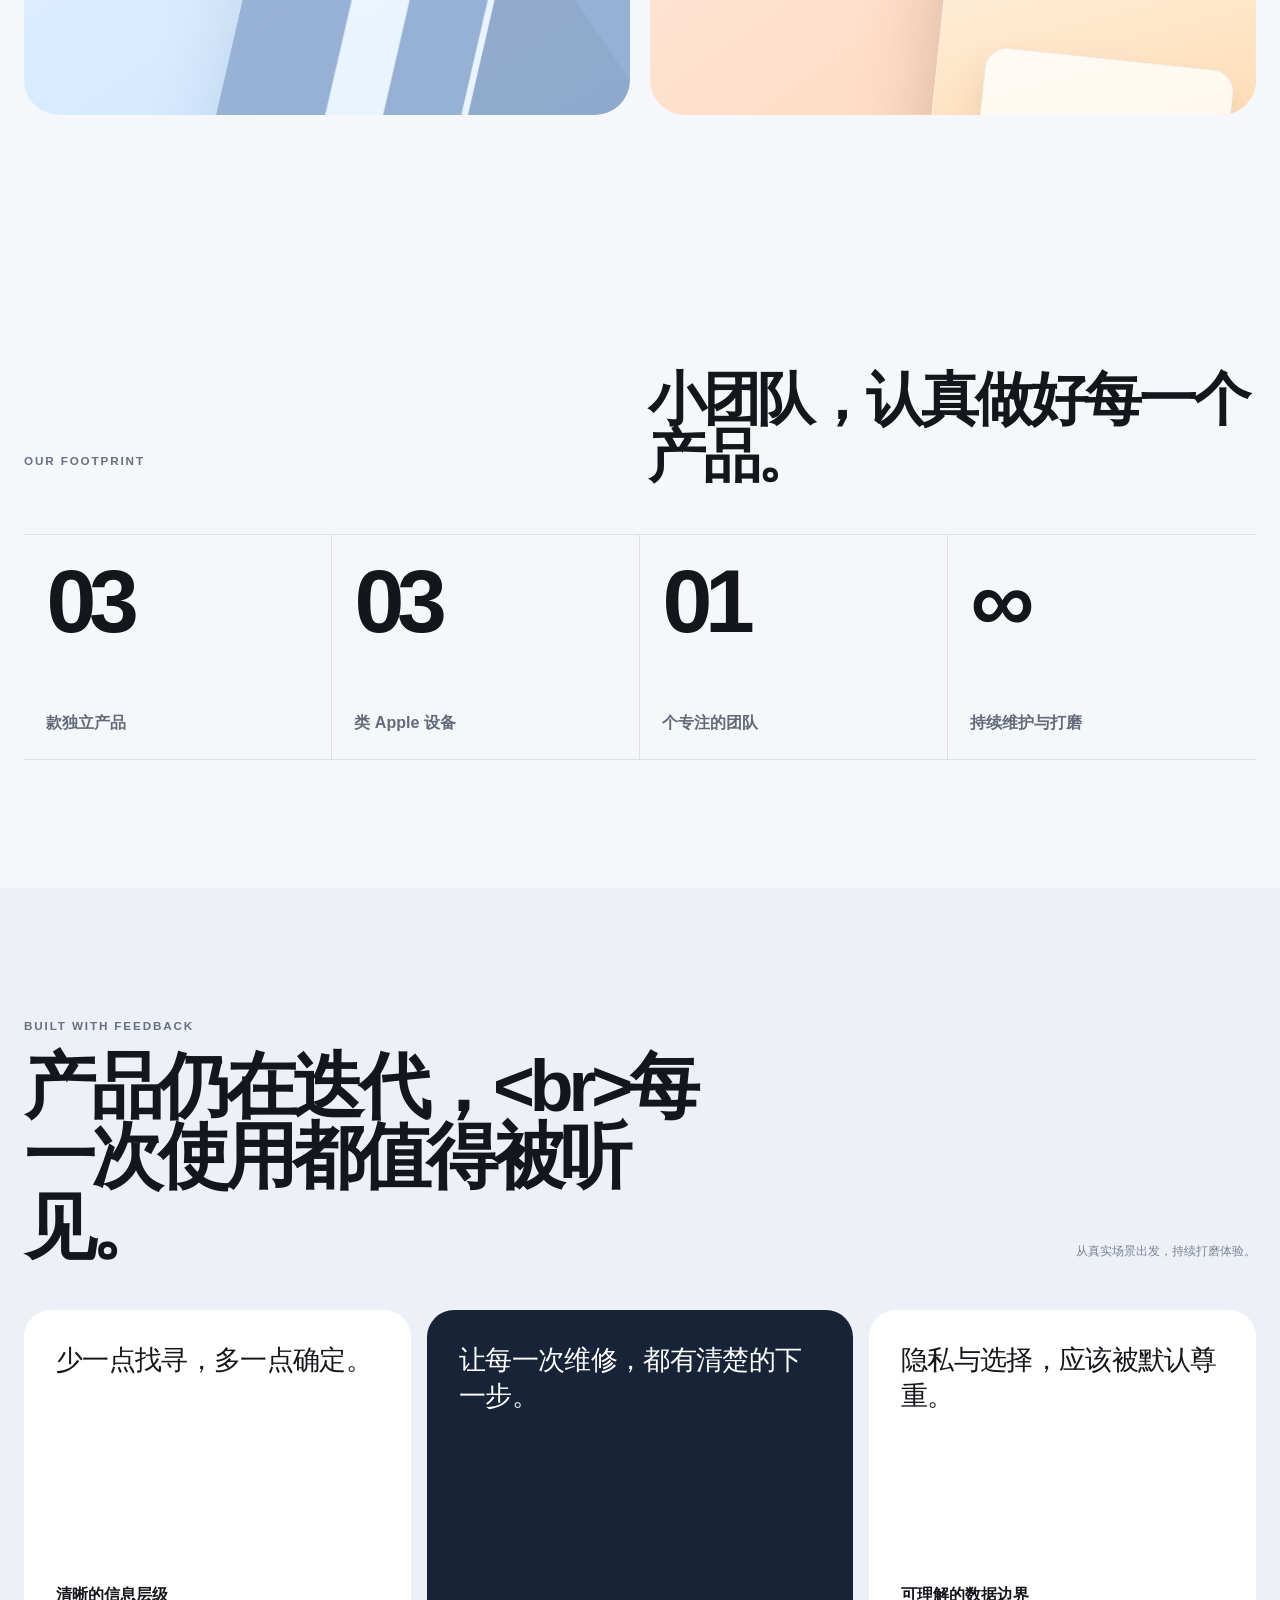
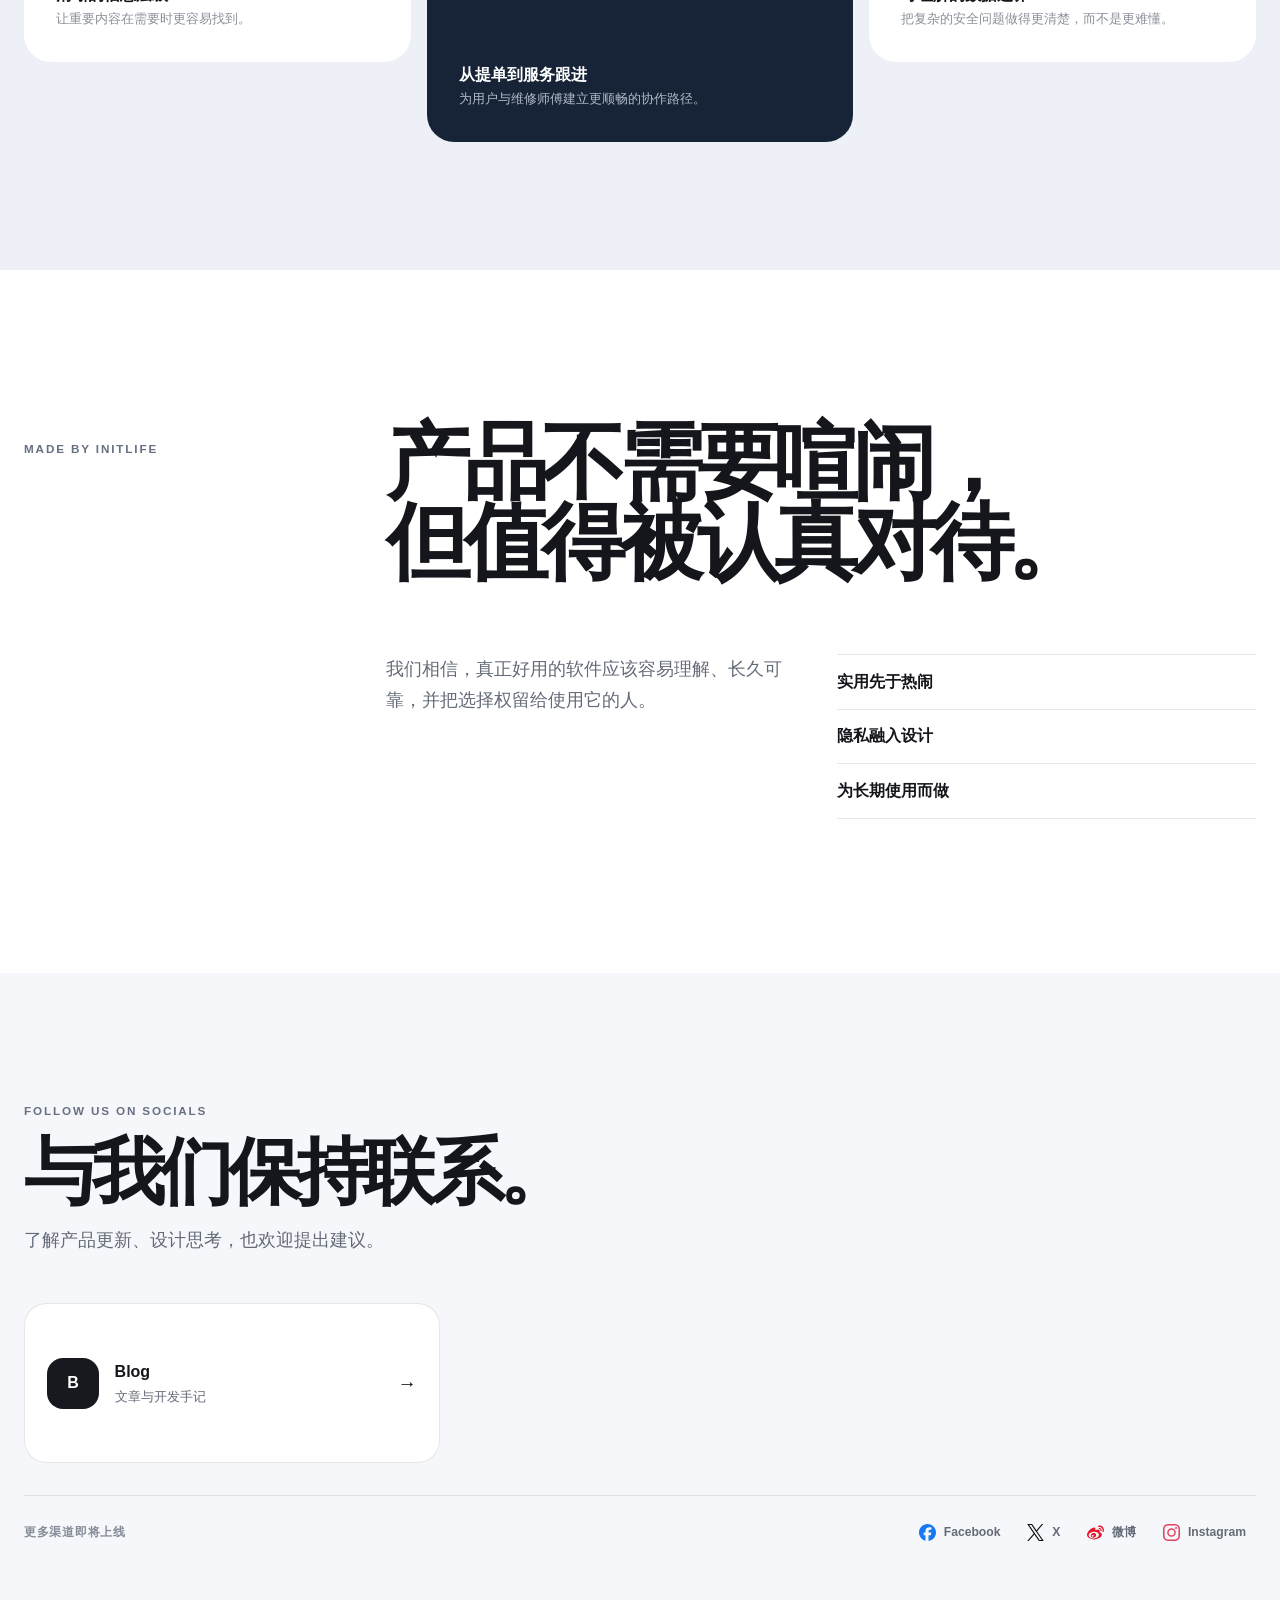
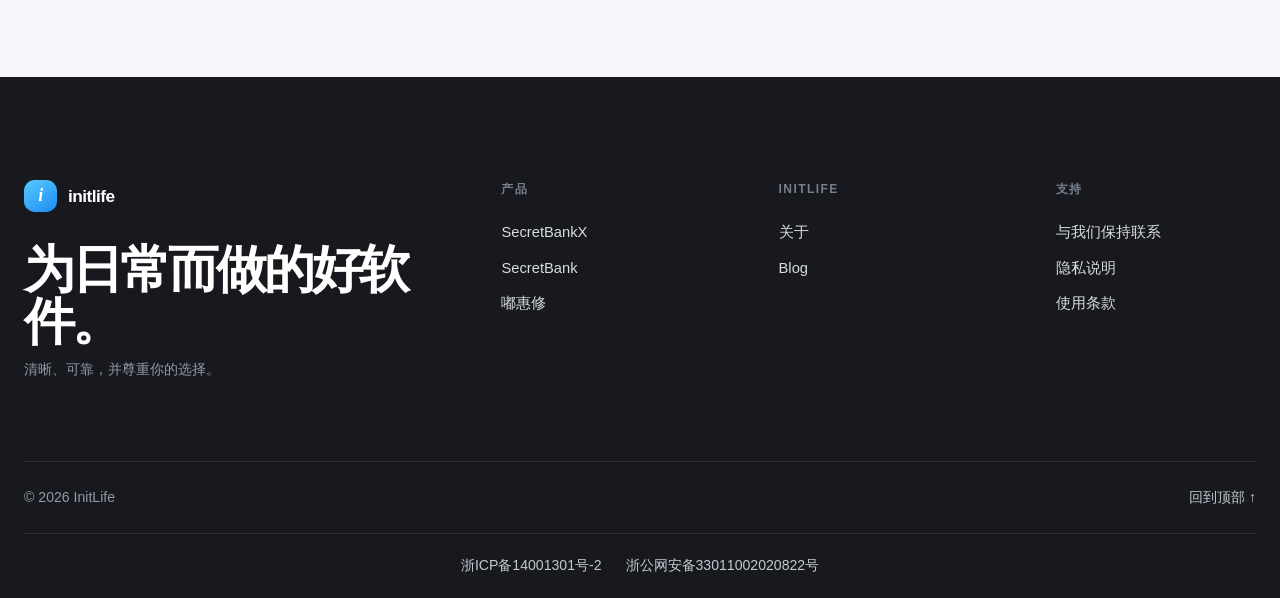
==== commit e14a95d9: "Rename contact links to stay connected" ====
--- a/index.html
+++ b/index.html
@@ -9,7 +9,7 @@
   <link rel="canonical" href="https://initlife.com/">
   <link rel="icon" href="assets/favicon.svg" type="image/svg+xml">
   <link rel="stylesheet" href="assets/styles.css?v=20261021-2">
-  <script src="assets/site.js?v=20261021-2" defer></script>
+  <script src="assets/site.js?v=20261021-3" defer></script>
 </head>
 <body>
   <a class="skip-link" href="#main">跳到主要内容</a>
@@ -114,7 +114,7 @@
       <div class="footer-brand"><a class="brand" href="#main"><span class="brand-mark">i</span><span>initlife</span></a><h2>为日常而做的好软件。</h2><p>清晰、可靠，并尊重你的选择。</p></div>
       <div class="footer-column"><h3>产品</h3><a href="#secretbankx">SecretBankX</a><a href="#secretbank">SecretBank</a><a href="#duhuixiu">嘟惠修</a></div>
       <div class="footer-column"><h3>initlife</h3><a href="#studio" data-i18n="navAbout">关于我们</a><a href="blog.html">Blog</a></div>
-      <div class="footer-column"><h3>支持</h3><a href="mailto:initlifeltd@gmail.com">联系我们</a><a href="privacy.html">隐私说明</a><a href="terms.html">使用条款</a></div>
+      <div class="footer-column"><h3>支持</h3><a href="mailto:initlifeltd@gmail.com" data-i18n="contact">与我们保持联系</a><a href="privacy.html">隐私说明</a><a href="terms.html">使用条款</a></div>
     </div>
     <div class="shell footer-bottom"><p>© <span data-year>2026</span> InitLife</p><a href="#main">回到顶部 ↑</a></div>
   <div class="shell footer-filing"><a href="https://beian.miit.gov.cn/" target="_blank" rel="noopener noreferrer" lang="zh-CN">浙ICP备14001301号-2</a><a href="https://beian.mps.gov.cn/#/query/webSearch?code=33011002020822" target="_blank" rel="noopener noreferrer" lang="zh-CN">浙公网安备33011002020822号</a></div></footer>
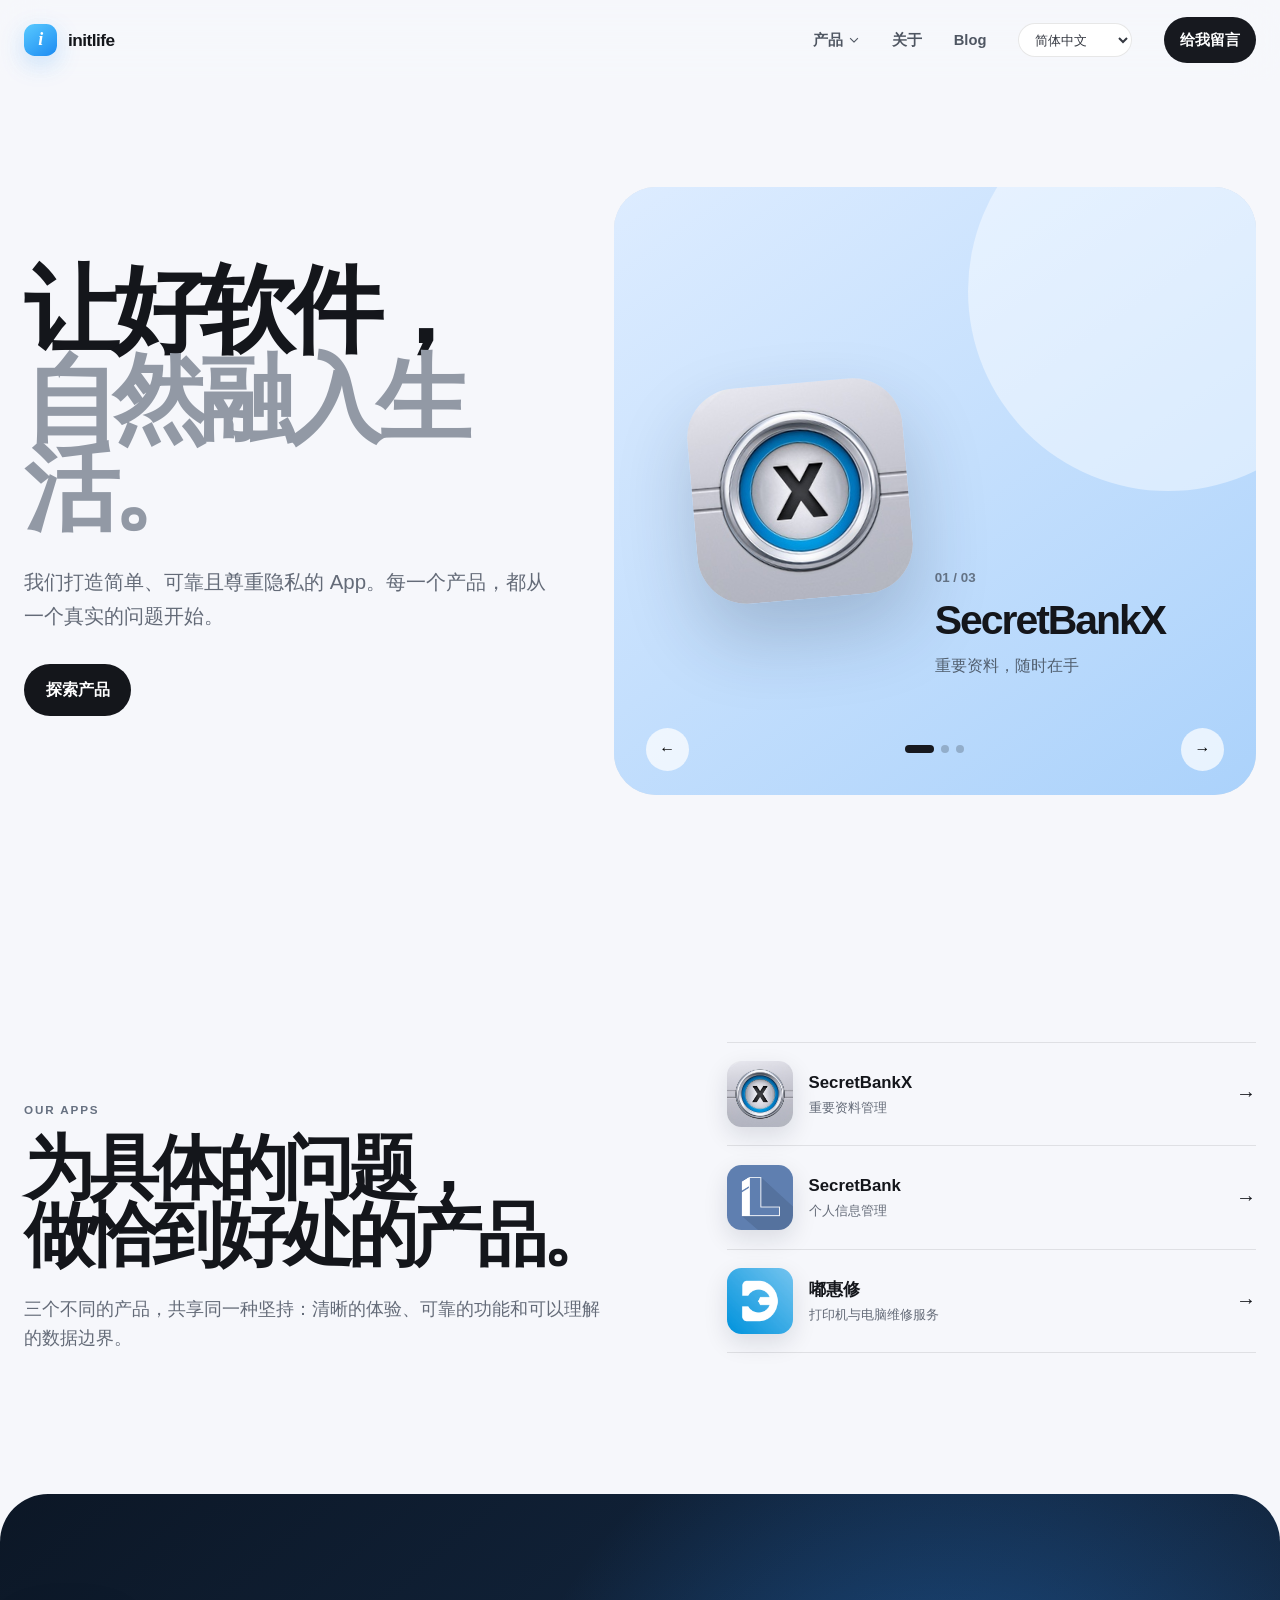
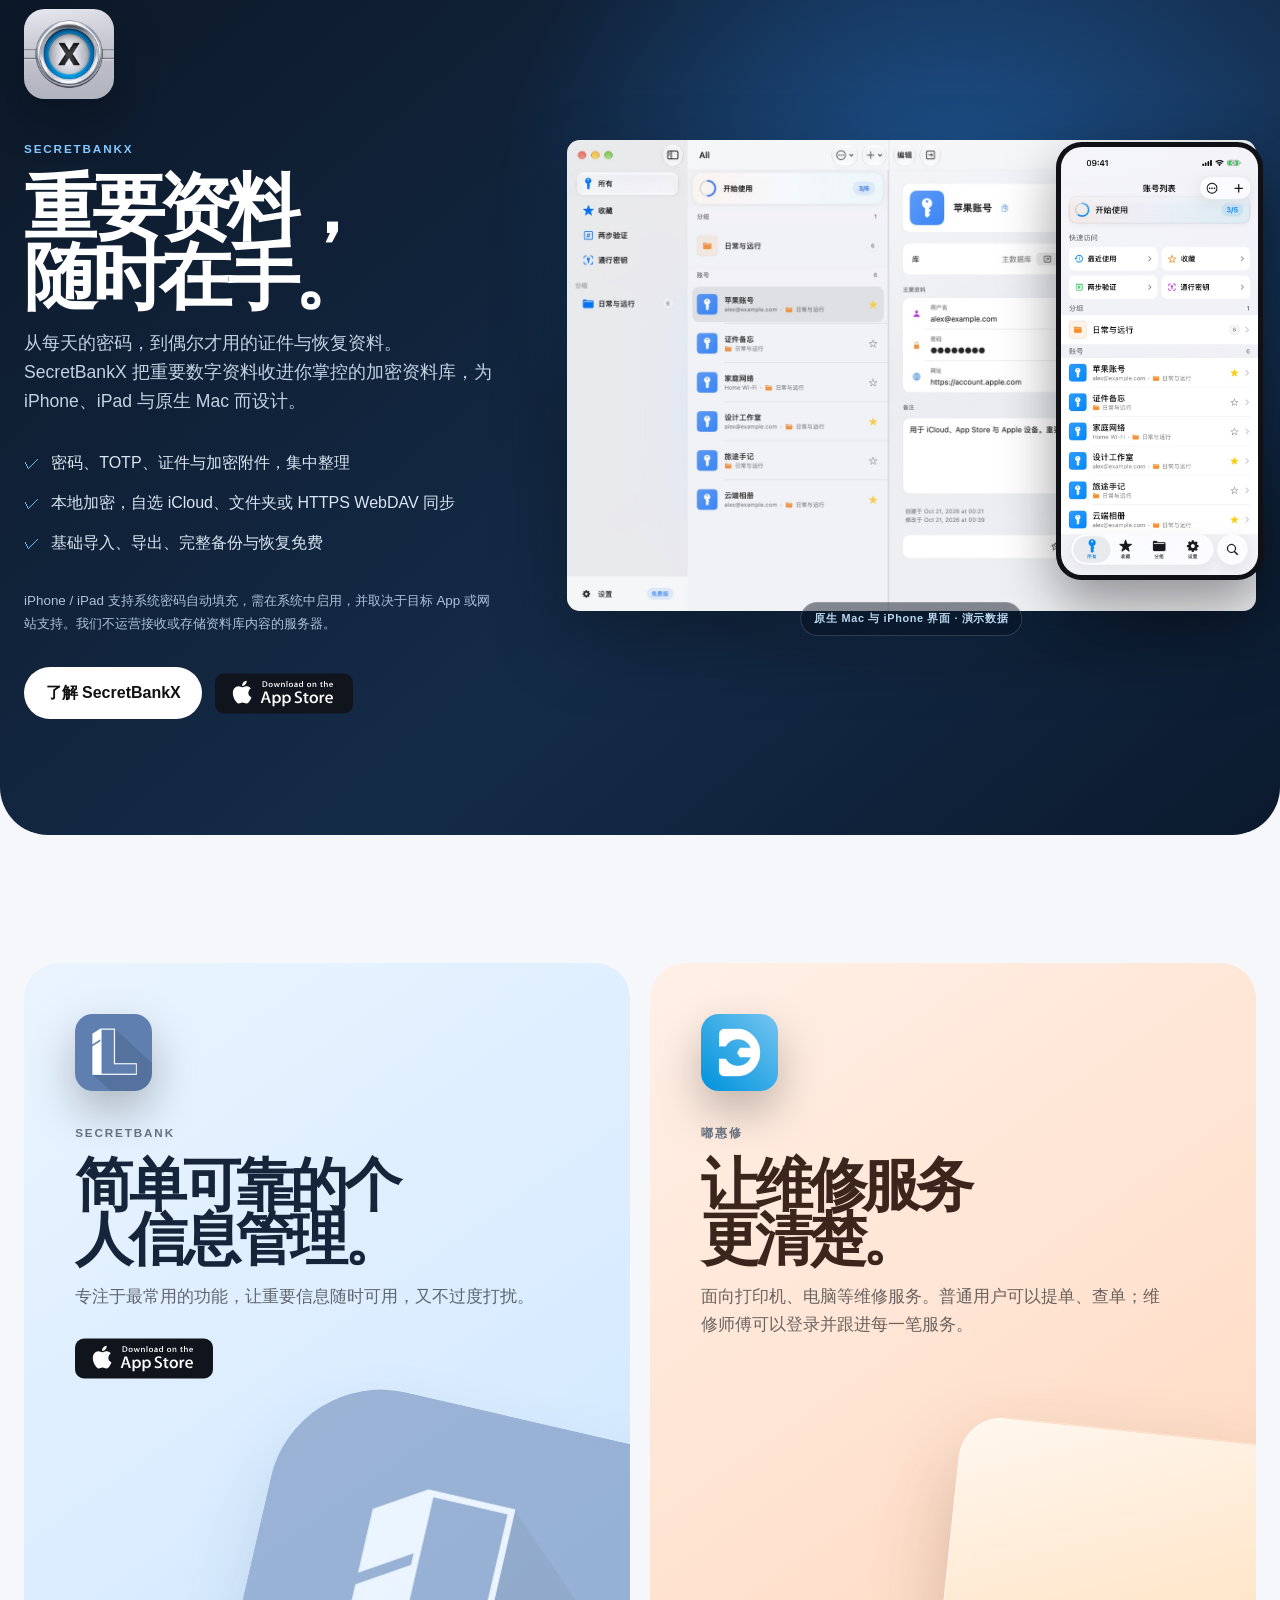
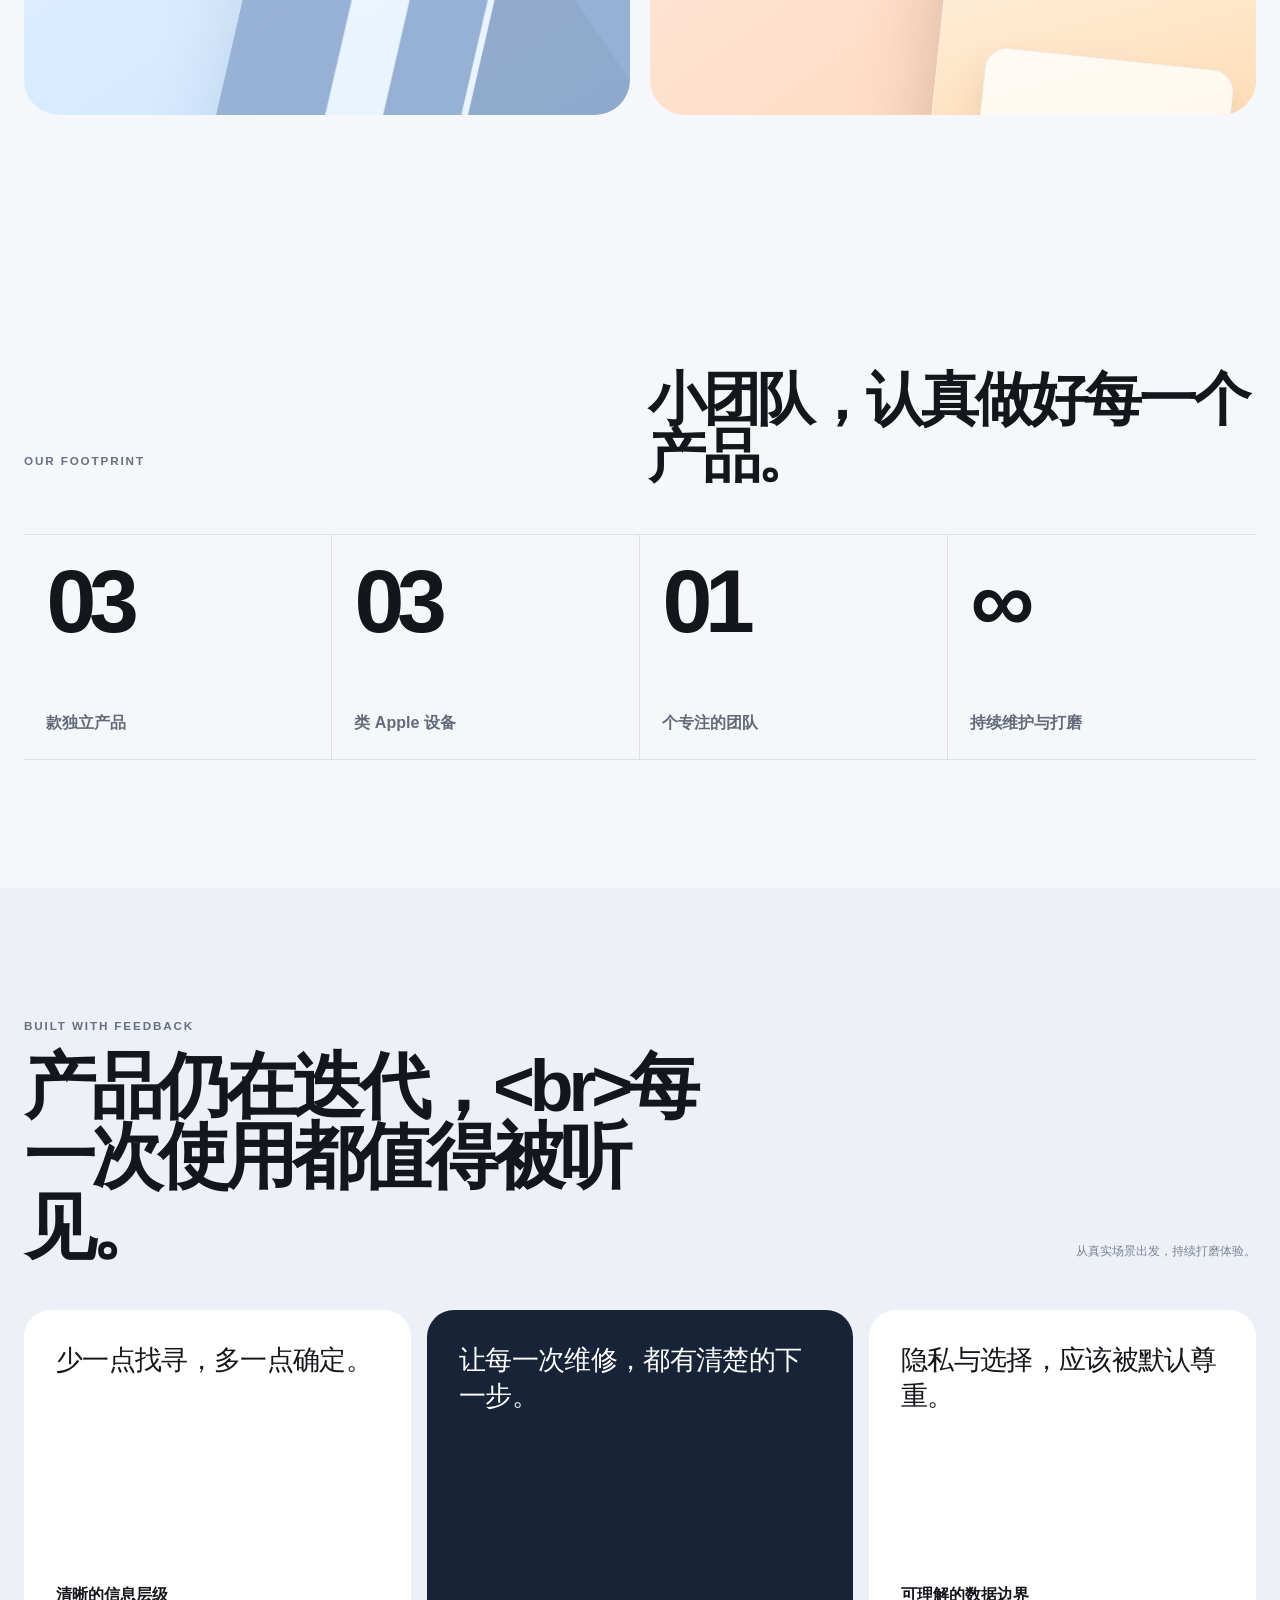
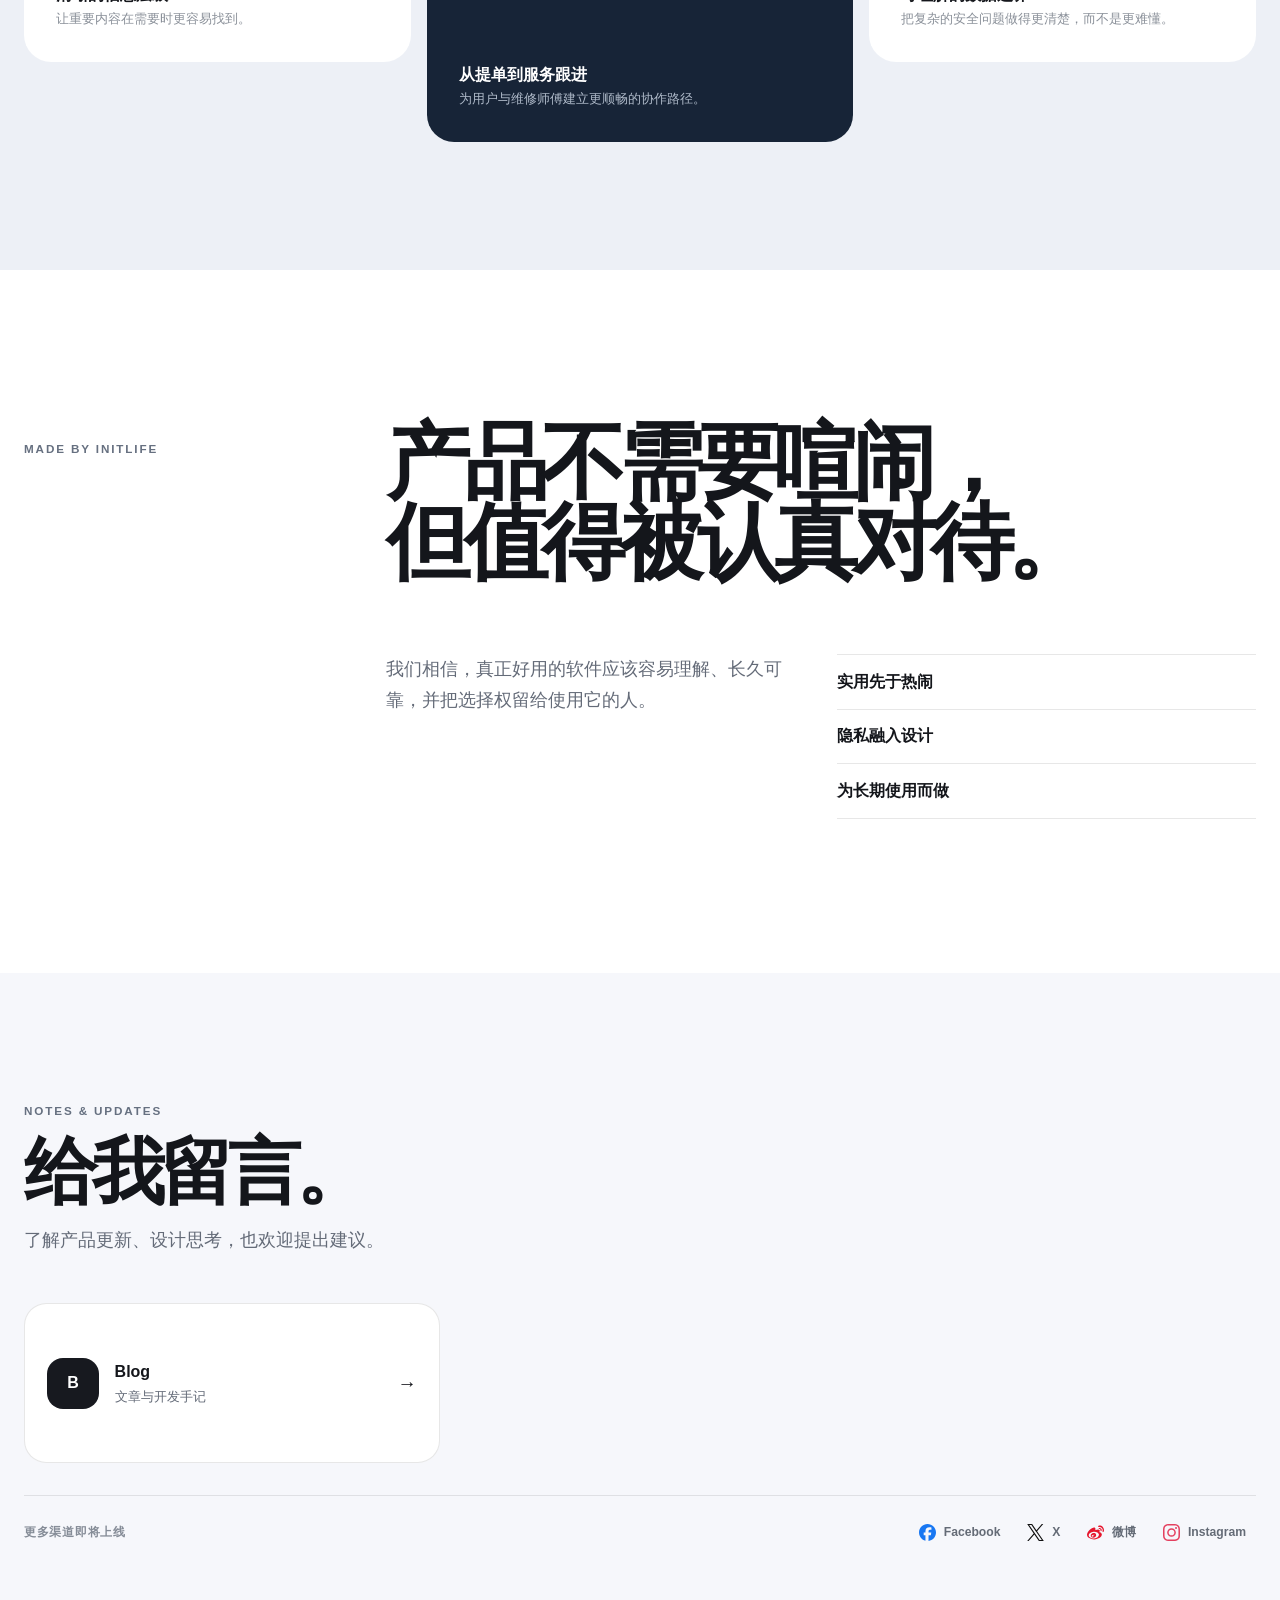
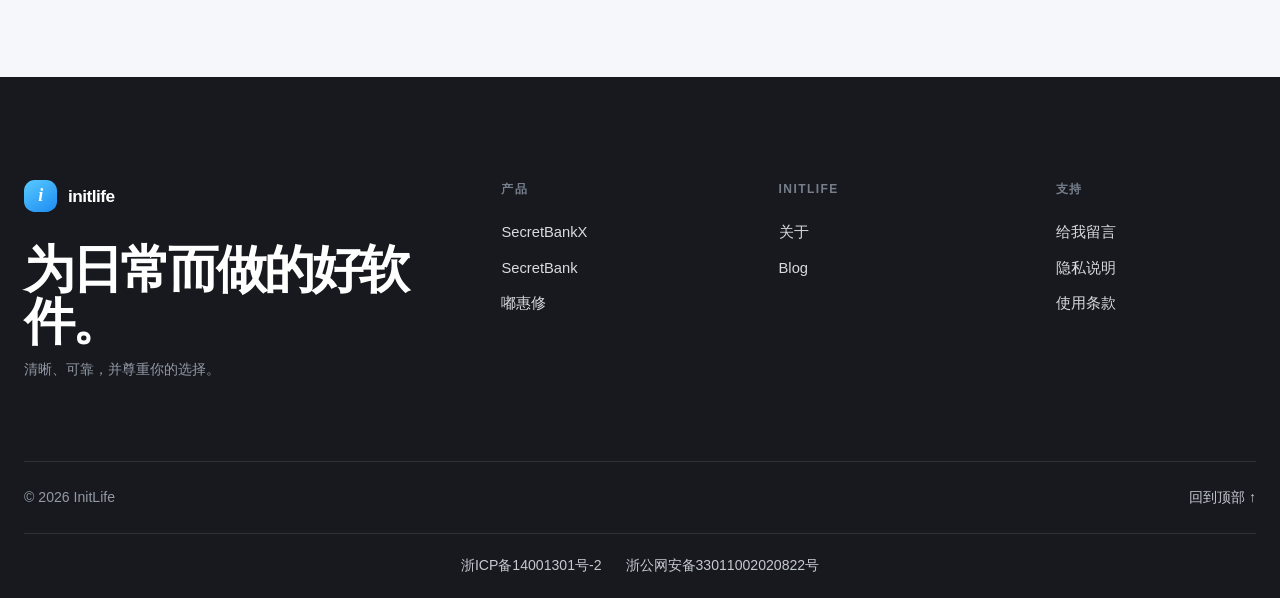
==== commit 9f9143c0: "Use personal leave-me-a-message wording" ====
--- a/index.html
+++ b/index.html
@@ -9,7 +9,7 @@
   <link rel="canonical" href="https://initlife.com/">
   <link rel="icon" href="assets/favicon.svg" type="image/svg+xml">
   <link rel="stylesheet" href="assets/styles.css?v=20261021-2">
-  <script src="assets/site.js?v=20261021-3" defer></script>
+  <script src="assets/site.js?v=20261021-4" defer></script>
 </head>
 <body>
   <a class="skip-link" href="#main">跳到主要内容</a>
@@ -101,7 +101,7 @@
     </section>
 
     <section class="connect shell" id="socials">
-      <div class="connect-intro"><p class="eyebrow">Follow us on socials</p><h2 data-i18n="followTitle">与我们保持联系。</h2><p data-i18n="followCopy">了解产品更新、设计思考，也欢迎提出建议。</p></div>
+      <div class="connect-intro"><p class="eyebrow">Notes &amp; updates</p><h2 data-i18n="followTitle">给我留言。</h2><p data-i18n="followCopy">了解产品更新、设计思考，也欢迎提出建议。</p></div>
       <div class="connect-grid">
         <a class="connect-card" href="blog.html"><span class="connect-icon">B</span><div><strong>Blog</strong><small data-i18n="blogCopy">文章与开发手记</small></div><b>→</b></a>
       </div>
@@ -114,7 +114,7 @@
       <div class="footer-brand"><a class="brand" href="#main"><span class="brand-mark">i</span><span>initlife</span></a><h2>为日常而做的好软件。</h2><p>清晰、可靠，并尊重你的选择。</p></div>
       <div class="footer-column"><h3>产品</h3><a href="#secretbankx">SecretBankX</a><a href="#secretbank">SecretBank</a><a href="#duhuixiu">嘟惠修</a></div>
       <div class="footer-column"><h3>initlife</h3><a href="#studio" data-i18n="navAbout">关于我们</a><a href="blog.html">Blog</a></div>
-      <div class="footer-column"><h3>支持</h3><a href="mailto:initlifeltd@gmail.com" data-i18n="contact">与我们保持联系</a><a href="privacy.html">隐私说明</a><a href="terms.html">使用条款</a></div>
+      <div class="footer-column"><h3>支持</h3><a href="mailto:initlifeltd@gmail.com" data-i18n="contact">给我留言</a><a href="privacy.html">隐私说明</a><a href="terms.html">使用条款</a></div>
     </div>
     <div class="shell footer-bottom"><p>© <span data-year>2026</span> InitLife</p><a href="#main">回到顶部 ↑</a></div>
   <div class="shell footer-filing"><a href="https://beian.miit.gov.cn/" target="_blank" rel="noopener noreferrer" lang="zh-CN">浙ICP备14001301号-2</a><a href="https://beian.mps.gov.cn/#/query/webSearch?code=33011002020822" target="_blank" rel="noopener noreferrer" lang="zh-CN">浙公网安备33011002020822号</a></div></footer>
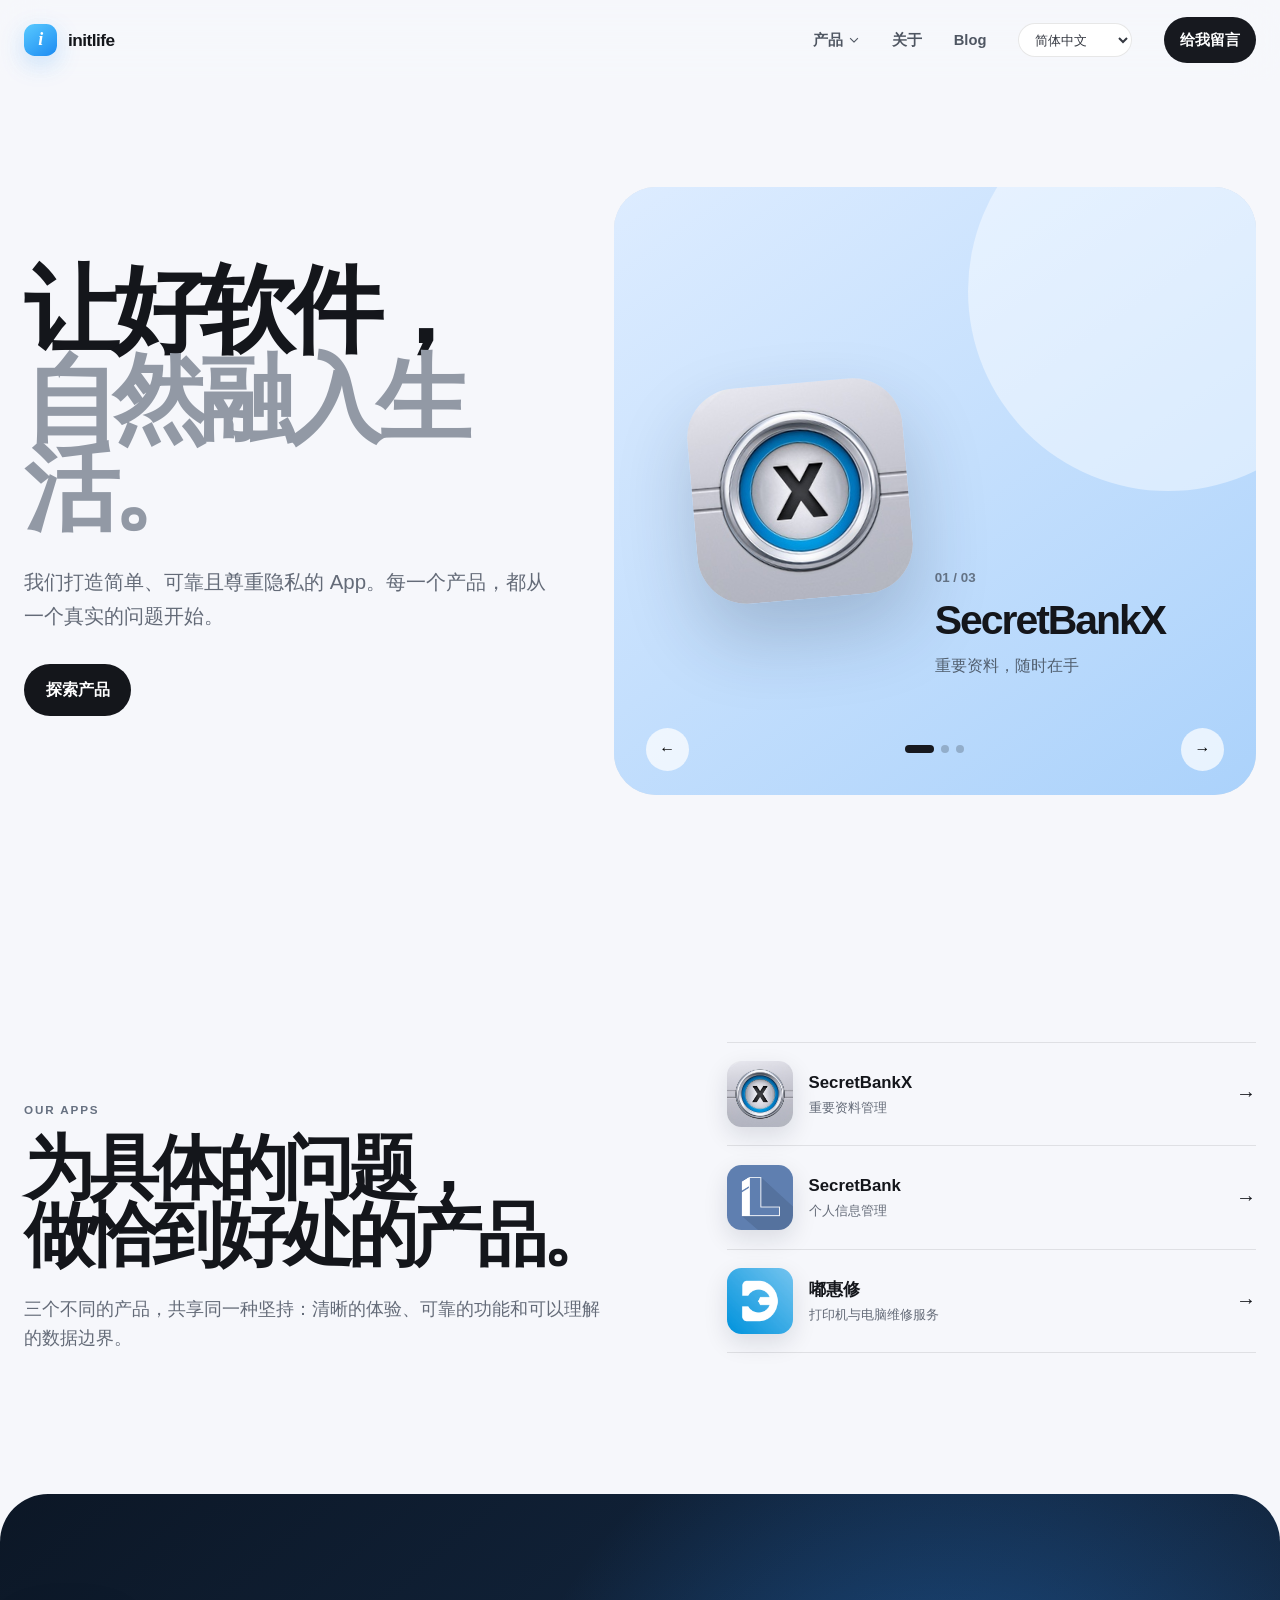
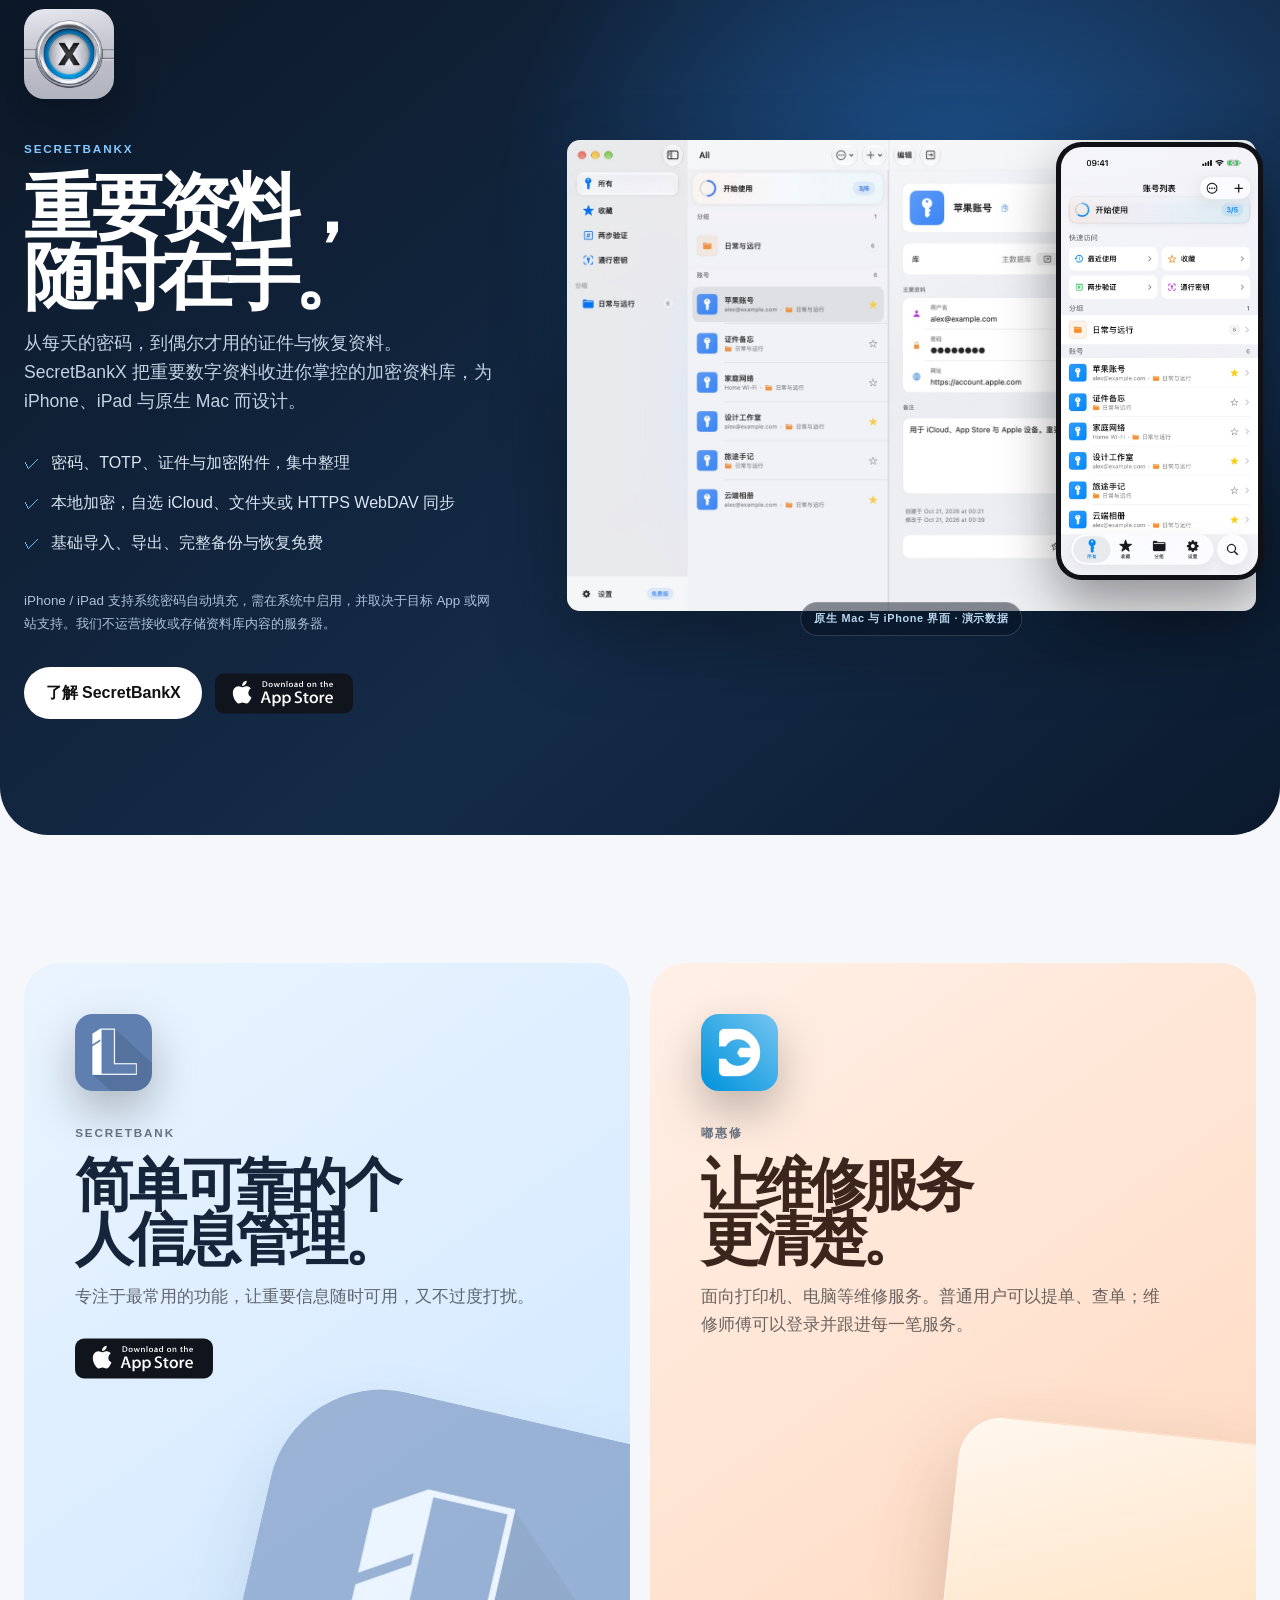
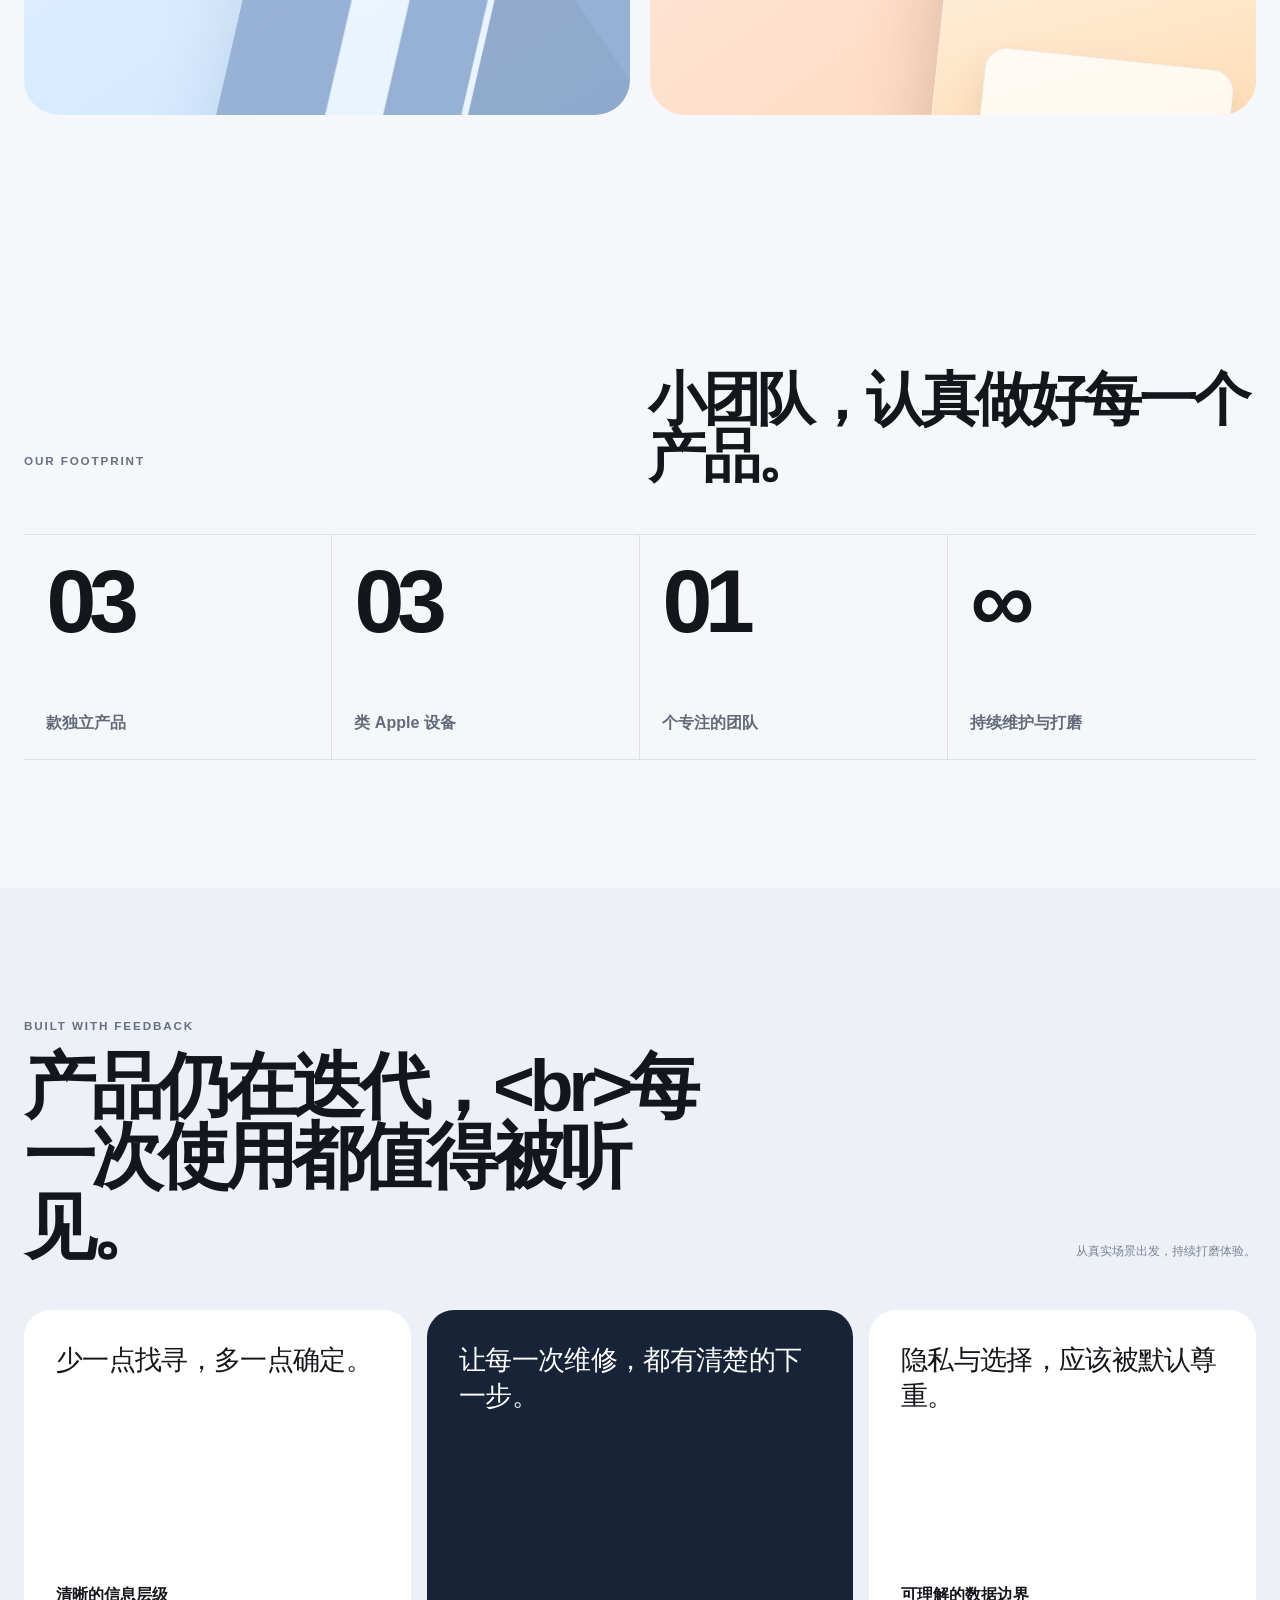
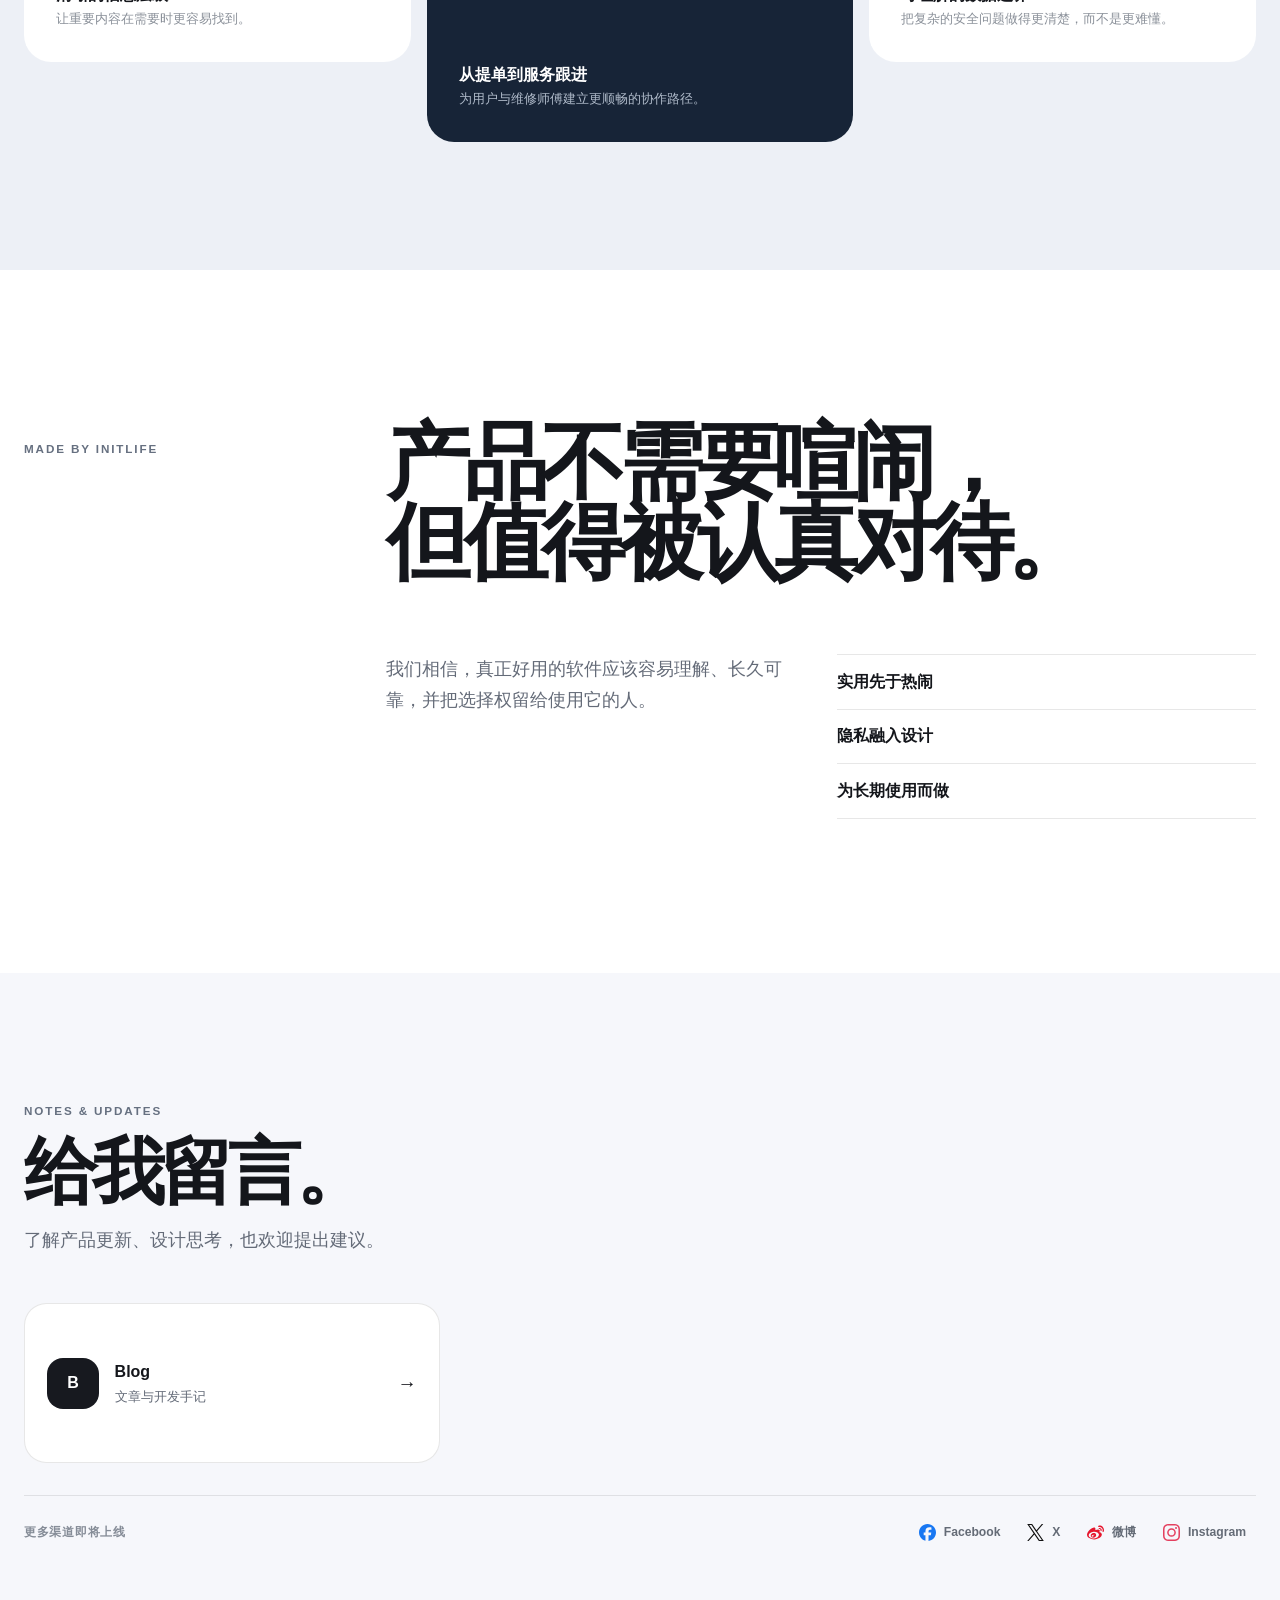
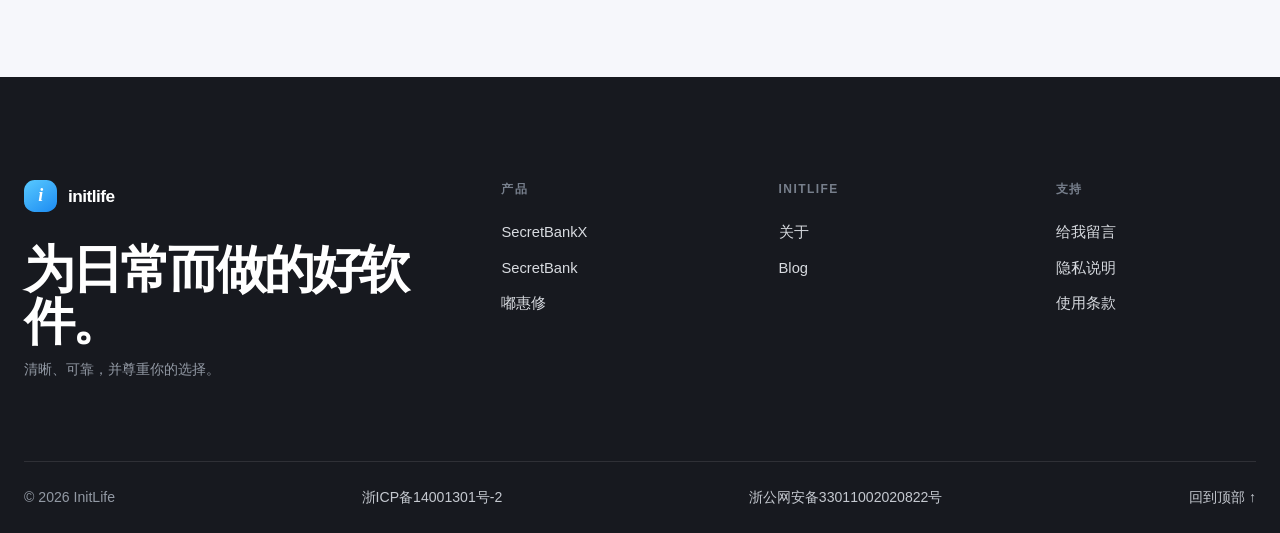
==== commit 748f1bc9: "Combine copyright and filing links in one footer row" ====
--- a/index.html
+++ b/index.html
@@ -8,7 +8,7 @@
   <meta name="theme-color" content="#f6f7fb">
   <link rel="canonical" href="https://initlife.com/">
   <link rel="icon" href="assets/favicon.svg" type="image/svg+xml">
-  <link rel="stylesheet" href="assets/styles.css?v=20261021-2">
+  <link rel="stylesheet" href="assets/styles.css?v=20261021-5">
   <script src="assets/site.js?v=20261021-4" defer></script>
 </head>
 <body>
@@ -116,7 +116,7 @@
       <div class="footer-column"><h3>initlife</h3><a href="#studio" data-i18n="navAbout">关于我们</a><a href="blog.html">Blog</a></div>
       <div class="footer-column"><h3>支持</h3><a href="mailto:initlifeltd@gmail.com" data-i18n="contact">给我留言</a><a href="privacy.html">隐私说明</a><a href="terms.html">使用条款</a></div>
     </div>
-    <div class="shell footer-bottom"><p>© <span data-year>2026</span> InitLife</p><a href="#main">回到顶部 ↑</a></div>
-  <div class="shell footer-filing"><a href="https://beian.miit.gov.cn/" target="_blank" rel="noopener noreferrer" lang="zh-CN">浙ICP备14001301号-2</a><a href="https://beian.mps.gov.cn/#/query/webSearch?code=33011002020822" target="_blank" rel="noopener noreferrer" lang="zh-CN">浙公网安备33011002020822号</a></div></footer>
+    <div class="shell footer-bottom"><p>© <span data-year>2026</span> InitLife</p><a href="https://beian.miit.gov.cn/" target="_blank" rel="noopener noreferrer" lang="zh-CN">浙ICP备14001301号-2</a><a href="https://beian.mps.gov.cn/#/query/webSearch?code=33011002020822" target="_blank" rel="noopener noreferrer" lang="zh-CN">浙公网安备33011002020822号</a><a href="#main">回到顶部 ↑</a></div>
+  </footer>
 </body>
 </html>
--- a/assets/styles.css
+++ b/assets/styles.css
@@ -11,13 +11,13 @@
 .studio{padding-block:clamp(7rem,12vw,12rem);background:#fff}.studio-layout{display:grid;grid-template-columns:.55fr 1.45fr;gap:2rem}.studio .eyebrow{padding-top:1rem}.studio h2{font-size:clamp(3.2rem,6.6vw,6.8rem)}.studio-copy{grid-column:2;display:grid;grid-template-columns:1fr 1fr;gap:2rem;margin-top:2.5rem}.studio-copy>p{margin:0;color:var(--muted);font-size:1.15rem}.values{display:flex;flex-direction:column;border-top:1px solid var(--line)}.values span{padding:.85rem 0;border-bottom:1px solid var(--line);font-weight:650}.studio-copy .button{justify-self:start;margin-top:1rem}
 .numbers{padding-block:clamp(6rem,10vw,10rem)}.numbers-heading{display:flex;align-items:end;justify-content:space-between;gap:2rem;margin-bottom:3rem}.numbers-heading h2{max-width:38rem;margin:0;font-size:clamp(2.5rem,4.5vw,4.6rem);line-height:1;letter-spacing:-.06em}.number-grid{display:grid;grid-template-columns:repeat(4,1fr);border-block:1px solid var(--line)}.number-grid div{min-height:14rem;display:flex;flex-direction:column;justify-content:space-between;padding:1.4rem;border-right:1px solid var(--line)}.number-grid div:last-child{border-right:0}.number-grid strong{font-size:clamp(3.8rem,7vw,7rem);line-height:1;letter-spacing:-.08em;font-weight:630}.number-grid span{color:var(--muted);font-weight:650}
 .voices{padding-block:clamp(6rem,10vw,10rem);background:#edf0f6}.voices-heading{display:flex;align-items:end;justify-content:space-between;gap:2rem;margin-bottom:3rem}.voices-heading h2{max-width:46rem;margin:0;font-size:clamp(3rem,5.6vw,5.8rem);line-height:.98;letter-spacing:-.07em}.section-note{max-width:15rem;margin:0;color:#7c8491;font-size:.78rem;text-align:right}.quote-grid{display:grid;grid-template-columns:1fr 1.1fr 1fr;gap:1rem;align-items:start}.quote-grid figure{min-height:22rem;display:flex;flex-direction:column;justify-content:space-between;margin:0;padding:2rem;border-radius:1.7rem;background:#fff}.quote-grid .quote-featured{min-height:27rem;background:#172437;color:#fff}.quote-grid blockquote{margin:0;font-size:clamp(1.25rem,2.1vw,2rem);line-height:1.35;letter-spacing:-.025em}.quote-grid figcaption{display:flex;flex-direction:column}.quote-grid figcaption span{font-weight:720}.quote-grid figcaption small{color:#8a9099}.quote-featured figcaption small{color:#afbac9}
-.connect{padding-block:clamp(6rem,10vw,10rem)}.connect-intro{max-width:50rem;margin-bottom:3rem}.connect-intro h2{margin:0;font-size:clamp(3rem,5.7vw,5.8rem);line-height:1;letter-spacing:-.07em}.connect-intro>p:last-child{color:var(--muted);font-size:1.1rem}.connect-grid{display:grid;grid-template-columns:repeat(3,1fr);gap:1rem}.connect-card{min-height:10rem;display:grid;grid-template-columns:3.2rem 1fr auto;gap:1rem;align-items:center;padding:1.4rem;border:1px solid var(--line);border-radius:1.4rem;background:#fff;text-decoration:none;transition:transform .2s,box-shadow .2s}.connect-card[href]:hover{transform:translateY(-4px);box-shadow:0 20px 50px rgba(30,39,59,.09)}.connect-icon{display:grid;place-items:center;width:3.2rem;aspect-ratio:1;border-radius:1rem;background:#17191f;color:#fff;font-weight:800}.connect-card div{display:flex;flex-direction:column}.connect-card small{color:var(--muted)}.connect-card b{font-size:1.2rem}.muted-card{background:#eef0f4;color:#777e89}.muted-card .connect-icon{background:#b9bec7}.site-footer{padding-top:clamp(5rem,8vw,8rem);background:#17191f;color:#fff}.footer-main{display:grid;grid-template-columns:2fr repeat(3,1fr);gap:clamp(2rem,6vw,6rem);padding-bottom:5rem}.footer-brand h2{max-width:26rem;margin:2rem 0 .7rem;font-size:clamp(2.2rem,4vw,4rem);line-height:1;letter-spacing:-.06em}.site-footer p{margin:0;color:#9299a4;font-size:.88rem}.site-footer .brand-mark{box-shadow:none}.footer-column{display:flex;flex-direction:column;align-items:flex-start;gap:.7rem}.footer-column h3{margin:0 0 .6rem;color:#777f8c;font-size:.75rem;letter-spacing:.12em;text-transform:uppercase}.footer-column a{color:#d8dbe0;text-decoration:none;font-size:.92rem}.footer-column a:hover{color:#fff}.footer-column small{color:#737a86}.footer-bottom{display:flex;align-items:center;justify-content:space-between;gap:2rem;padding-block:1.5rem;border-top:1px solid rgba(255,255,255,.1)}.footer-bottom a{color:#c5c9d0;text-decoration:none;font-size:.88rem}
+.connect{padding-block:clamp(6rem,10vw,10rem)}.connect-intro{max-width:50rem;margin-bottom:3rem}.connect-intro h2{margin:0;font-size:clamp(3rem,5.7vw,5.8rem);line-height:1;letter-spacing:-.07em}.connect-intro>p:last-child{color:var(--muted);font-size:1.1rem}.connect-grid{display:grid;grid-template-columns:repeat(3,1fr);gap:1rem}.connect-card{min-height:10rem;display:grid;grid-template-columns:3.2rem 1fr auto;gap:1rem;align-items:center;padding:1.4rem;border:1px solid var(--line);border-radius:1.4rem;background:#fff;text-decoration:none;transition:transform .2s,box-shadow .2s}.connect-card[href]:hover{transform:translateY(-4px);box-shadow:0 20px 50px rgba(30,39,59,.09)}.connect-icon{display:grid;place-items:center;width:3.2rem;aspect-ratio:1;border-radius:1rem;background:#17191f;color:#fff;font-weight:800}.connect-card div{display:flex;flex-direction:column}.connect-card small{color:var(--muted)}.connect-card b{font-size:1.2rem}.muted-card{background:#eef0f4;color:#777e89}.muted-card .connect-icon{background:#b9bec7}.site-footer{padding-top:clamp(5rem,8vw,8rem);background:#17191f;color:#fff}.footer-main{display:grid;grid-template-columns:2fr repeat(3,1fr);gap:clamp(2rem,6vw,6rem);padding-bottom:5rem}.footer-brand h2{max-width:26rem;margin:2rem 0 .7rem;font-size:clamp(2.2rem,4vw,4rem);line-height:1;letter-spacing:-.06em}.site-footer p{margin:0;color:#9299a4;font-size:.88rem}.site-footer .brand-mark{box-shadow:none}.footer-column{display:flex;flex-direction:column;align-items:flex-start;gap:.7rem}.footer-column h3{margin:0 0 .6rem;color:#777f8c;font-size:.75rem;letter-spacing:.12em;text-transform:uppercase}.footer-column a{color:#d8dbe0;text-decoration:none;font-size:.92rem}.footer-column a:hover{color:#fff}.footer-column small{color:#737a86}.footer-bottom{display:flex;flex-wrap:wrap;align-items:center;justify-content:space-between;gap:.75rem 1.5rem;padding-block:1.5rem;border-top:1px solid rgba(255,255,255,.1)}.footer-bottom a{color:#c5c9d0;text-decoration:none;font-size:.88rem}
 .social-presence{display:flex;align-items:center;justify-content:space-between;gap:1.5rem;margin-top:2rem;padding-top:1.2rem;border-top:1px solid var(--line)}.social-presence p{margin:0;color:#858c97;font-size:.78rem;font-weight:700;letter-spacing:.06em}.social-presence ul{display:flex;align-items:center;gap:.45rem;margin:0;padding:0;list-style:none}.social-presence li{display:flex;align-items:center;gap:.5rem;padding:.42rem .62rem;border-radius:999px;color:#646b76;font-size:.76rem;font-weight:700}.social-presence img{width:1.05rem;height:1.05rem}.compact-footer{padding-top:1rem}.page-nav{margin-left:auto}
 .blog-main{padding-block:clamp(5rem,9vw,9rem)}.blog-hero{max-width:62rem;margin-bottom:5rem}.blog-hero h1{margin:0;font-size:clamp(3.8rem,8vw,8rem);line-height:.92;letter-spacing:-.075em}.blog-hero h1 span{color:#9299a5}.blog-hero>p:last-child{max-width:42rem;color:var(--muted);font-size:1.15rem}.post-list{display:grid;gap:1.2rem}.post-card{display:grid;grid-template-columns:.75fr 1.25fr;min-height:29rem;border-radius:2rem;background:#fff;overflow:hidden;color:inherit;text-decoration:none}.post-visual{display:grid;place-items:center;background:linear-gradient(145deg,#ddecff,#9fcaf6)}.post-visual img{width:min(55%,14rem);border-radius:23%;box-shadow:0 28px 60px rgba(24,60,98,.22);transform:rotate(-5deg)}.post-copy{display:flex;flex-direction:column;justify-content:center;padding:clamp(2rem,5vw,5rem)}.post-meta{display:flex;flex-wrap:wrap;gap:.7rem 1.2rem;color:#7b828e;font-size:.74rem;font-weight:760;letter-spacing:.08em;text-transform:uppercase}.post-copy h2{margin:.8rem 0 1.2rem;font-size:clamp(2.5rem,5vw,5.2rem);line-height:.98;letter-spacing:-.065em}.post-copy>p:not(.post-meta){max-width:42rem;color:var(--muted);font-size:1.06rem}.read-more{margin-top:1.2rem;font-weight:760}.post-coming{grid-template-columns:1fr;min-height:18rem;background:#e9edf3}.post-coming .post-copy h2{font-size:clamp(2.2rem,4vw,4rem)}
 .article-main{padding-block:clamp(4rem,8vw,8rem)}.article-shell{width:min(100% - 2rem,900px);margin-inline:auto}.article-header{text-align:center}.article-header .post-meta{justify-content:center}.article-header h1{margin:1.2rem 0;font-size:clamp(3.6rem,8vw,7.4rem);line-height:.93;letter-spacing:-.075em}.article-deck{max-width:46rem;margin:1.5rem auto;color:var(--muted);font-size:clamp(1.15rem,2vw,1.4rem)}.article-mark{display:inline-flex;align-items:center;gap:.8rem;margin-top:1.5rem;text-align:left;font-weight:720}.article-mark img{width:3.6rem;border-radius:22%}.article-mark small{color:var(--muted);font-weight:500}.article-body{max-width:700px;margin:6rem auto 0}.article-body p{color:#444b56;font-size:1.1rem;line-height:1.85}.article-body .lead{color:#20242a;font-size:1.3rem}.article-body h2{margin:4rem 0 1rem;font-size:clamp(2rem,4vw,3.2rem);line-height:1.1;letter-spacing:-.045em}.article-body blockquote{margin:4rem -4rem;padding:2.5rem 3rem;border-radius:1.7rem;background:#172437;color:#fff;font-size:clamp(1.5rem,3vw,2.4rem);line-height:1.35;letter-spacing:-.03em}.article-cta{margin-top:5rem;padding:2.5rem;border-radius:1.7rem;background:#e7f1ff}.article-cta h2{margin-top:0}.article-cta>div{display:flex;align-items:center;flex-wrap:wrap;gap:1rem}.article-cta .store-badge{margin:0}
 .document-main{min-height:75vh;padding-block:7rem}.document-header,.document-body{max-width:48rem}.document-header h1{font-size:clamp(3rem,7vw,6rem);line-height:1;letter-spacing:-.06em}.document-meta,.document-body p,.document-body li{color:var(--muted)}.document-body h2{margin-top:2.5rem}.document-body a{color:var(--blue)}.document-note{padding:1.2rem;border-left:3px solid var(--blue);background:#fff}.error-main{min-height:75vh;display:grid;place-items:center;text-align:center}.error-code{font-size:8rem;font-weight:800}.error-main p{color:var(--muted)}
 @media(max-width:900px){:root{--shell:min(100% - 2rem,1240px)}.menu-button{display:grid;place-content:center;gap:.35rem;width:2.8rem;height:2.8rem;border:1px solid var(--line);border-radius:50%;background:#fff}.menu-button span:not(.sr-only){display:block;width:1.1rem;height:1px;background:#111}.site-nav:not(.page-nav){position:absolute;display:none;inset:100% 0 auto;padding:1rem;flex-direction:column;align-items:stretch;background:rgba(246,247,251,.98);border-bottom:1px solid var(--line)}.site-nav.open{display:flex}.site-nav>a{display:block;padding:.7rem}.product-menu summary{display:inline-flex;padding:.7rem}.product-popover{position:static;width:auto;margin:.25rem 0 .5rem;transform:none;box-shadow:none}.hero,.product-overview,.feature-grid,.studio-layout{grid-template-columns:1fr}.hero{padding-top:4rem}.product-carousel{min-height:31rem}.product-overview{align-items:start}.feature-grid{padding-top:5rem}.screen-stage{height:38rem}.secondary-products{grid-template-columns:1fr}.studio-copy{grid-column:1}.number-grid{grid-template-columns:1fr 1fr}.number-grid div:nth-child(2){border-right:0}.number-grid div:nth-child(-n+2){border-bottom:1px solid var(--line)}.quote-grid{grid-template-columns:1fr}.quote-grid figure,.quote-grid .quote-featured{min-height:18rem}.connect-grid{grid-template-columns:1fr}.footer-main{grid-template-columns:1.5fr 1fr 1fr}.footer-brand{grid-column:1/-1}.feature{border-radius:0}.post-card{grid-template-columns:1fr}.post-visual{min-height:23rem}.article-body blockquote{margin-inline:0}}
-@media(max-width:560px){.page-nav{gap:.6rem}.page-nav a:not(.nav-contact){display:none}.page-nav .nav-contact{padding:.55rem .75rem}.hero h1{font-size:clamp(3.2rem,15vw,4.6rem)}.product-carousel{min-height:27rem}.carousel-slide{grid-template-columns:1fr;padding:2rem}.carousel-slide img{width:8.5rem;align-self:start}.carousel-slide span{padding-bottom:3rem}.section-intro h2,.feature-copy h2,.studio h2{font-size:clamp(2.9rem,13vw,4.5rem)}.feature-grid{gap:1rem}.screen-stage{height:31rem;margin-inline:-1rem}.screen-stage .phone{width:48%}.phone-left{left:-6%}.phone-right{right:-8%}.secondary-card{min-height:39rem}.repair-preview{width:64%}.studio-copy{grid-template-columns:1fr}.numbers-heading,.voices-heading{display:block}.section-note{margin-top:1rem;text-align:left}.number-grid{grid-template-columns:1fr}.number-grid div{min-height:10rem;border-right:0;border-bottom:1px solid var(--line)}.number-grid div:last-child{border-bottom:0}.social-presence{align-items:flex-start;flex-direction:column;gap:.8rem}.social-presence ul{display:grid;grid-template-columns:1fr 1fr;width:100%}.footer-main{grid-template-columns:1fr 1fr}.footer-brand{grid-column:1/-1}.footer-bottom{align-items:flex-start;flex-direction:column}.site-footer nav{flex-wrap:wrap}.blog-hero h1,.article-header h1{font-size:clamp(3.2rem,15vw,4.8rem)}.post-visual{min-height:18rem}.post-copy{padding:2rem}.article-body{margin-top:4rem}.article-cta{padding:1.5rem}}
+@media(max-width:560px){.page-nav{gap:.6rem}.page-nav a:not(.nav-contact){display:none}.page-nav .nav-contact{padding:.55rem .75rem}.hero h1{font-size:clamp(3.2rem,15vw,4.6rem)}.product-carousel{min-height:27rem}.carousel-slide{grid-template-columns:1fr;padding:2rem}.carousel-slide img{width:8.5rem;align-self:start}.carousel-slide span{padding-bottom:3rem}.section-intro h2,.feature-copy h2,.studio h2{font-size:clamp(2.9rem,13vw,4.5rem)}.feature-grid{gap:1rem}.screen-stage{height:31rem;margin-inline:-1rem}.screen-stage .phone{width:48%}.phone-left{left:-6%}.phone-right{right:-8%}.secondary-card{min-height:39rem}.repair-preview{width:64%}.studio-copy{grid-template-columns:1fr}.numbers-heading,.voices-heading{display:block}.section-note{margin-top:1rem;text-align:left}.number-grid{grid-template-columns:1fr}.number-grid div{min-height:10rem;border-right:0;border-bottom:1px solid var(--line)}.number-grid div:last-child{border-bottom:0}.social-presence{align-items:flex-start;flex-direction:column;gap:.8rem}.social-presence ul{display:grid;grid-template-columns:1fr 1fr;width:100%}.footer-main{grid-template-columns:1fr 1fr}.footer-brand{grid-column:1/-1}.site-footer nav{flex-wrap:wrap}.blog-hero h1,.article-header h1{font-size:clamp(3.2rem,15vw,4.8rem)}.post-visual{min-height:18rem}.post-copy{padding:2rem}.article-body{margin-top:4rem}.article-cta{padding:1.5rem}}
 
 /* 嘟惠修的界面为服务流程说明，避免将演示占位内容呈现在官网。 */
 .service-preview{display:grid;place-items:center;aspect-ratio:1206/2622;background:linear-gradient(160deg,#fff7ef,#ffd9ad 54%,#ffad79);border:1px solid rgba(255,255,255,.58)}
@@ -29,8 +29,9 @@
 @media(max-width:560px){.connect-grid{grid-template-columns:1fr}}
 @media(prefers-reduced-motion:reduce){html{scroll-behavior:auto}*,*::before,*::after{animation-duration:.01ms!important;transition-duration:.01ms!important}}
 
-.footer-filing{display:flex;flex-wrap:wrap;justify-content:center;gap:.65rem 1.5rem;padding-block:1.25rem;border-top:1px solid rgba(255,255,255,.1)}.footer-filing a{color:#c5c9d0;font-size:.88rem;text-decoration:none;text-underline-offset:4px;white-space:nowrap}.footer-filing a:hover{color:#fff;text-decoration:underline}.footer-filing a:focus-visible{outline:2px solid currentColor;outline-offset:4px;border-radius:2px}
 
 .feature-copy>p.feature-note{font-size:.84rem;line-height:1.7;color:#adc3db}.sbx-showcase{position:relative;min-width:0;height:34rem}.sbx-showcase figure{position:absolute;margin:0}.sbx-showcase img{display:block;width:100%;height:auto}.sbx-mac{top:3rem;left:0;width:100%;overflow:hidden;border-radius:.8rem;box-shadow:0 32px 75px rgba(0,0,0,.3)}.sbx-iphone{right:-1%;bottom:3.5rem;width:30%;padding:.3rem;background:#101116;border-radius:1.6rem;box-shadow:0 24px 55px rgba(0,0,0,.4);overflow:hidden}.sbx-iphone img{border-radius:1.3rem}.sbx-showcase .screen-source{bottom:0;text-align:center;white-space:normal;width:max-content;max-width:100%}
 @media(max-width:900px){.sbx-showcase{width:100%;max-width:44rem;height:36rem;margin-inline:auto}.sbx-mac{top:0}.sbx-iphone{right:1%;bottom:3.5rem}}
 @media(max-width:560px){.sbx-showcase{height:clamp(20rem,85vw,30rem)}.sbx-iphone{width:32%;border-radius:1.1rem;padding:.22rem}.sbx-iphone img{border-radius:.9rem}}
+
+.footer-bottom>p,.footer-bottom>a{white-space:nowrap}.footer-bottom a{ text-underline-offset:4px}.footer-bottom a:hover{color:#fff;text-decoration:underline}.footer-bottom a:focus-visible{outline:2px solid currentColor;outline-offset:4px;border-radius:2px}
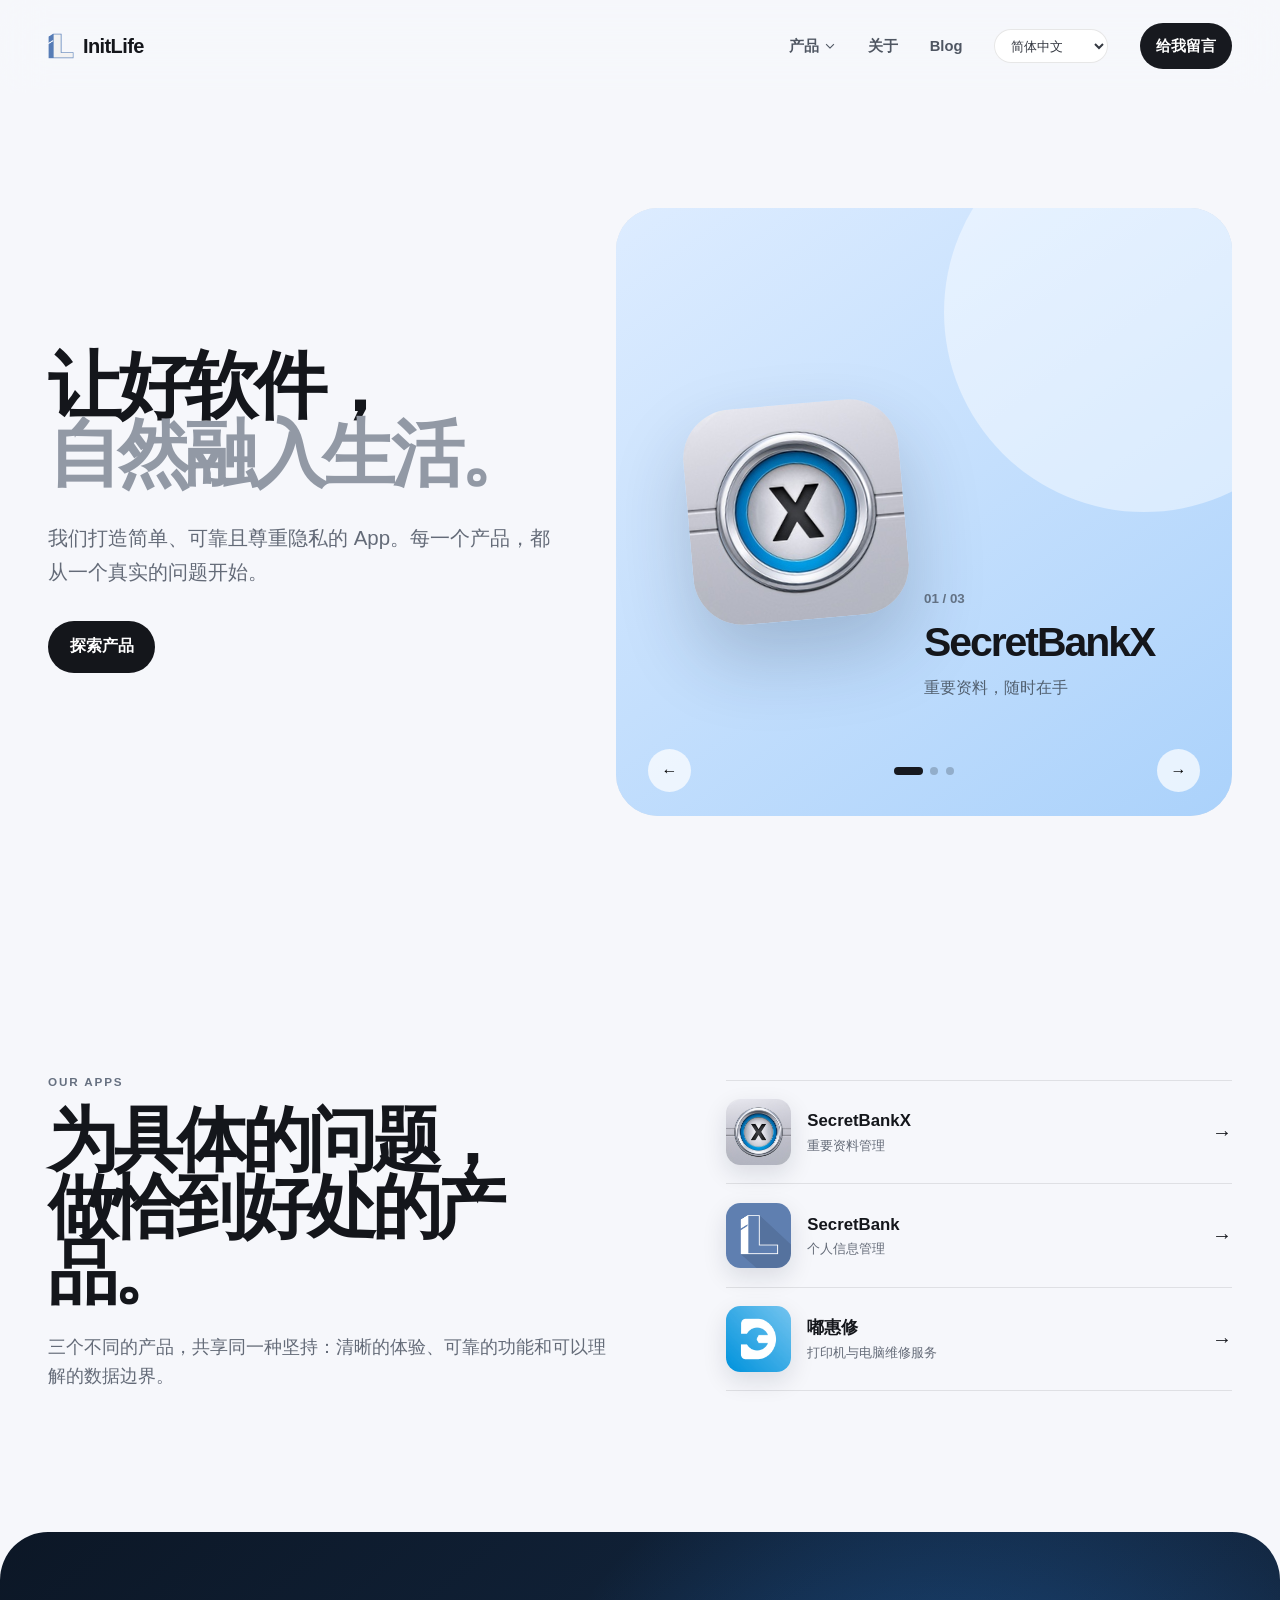
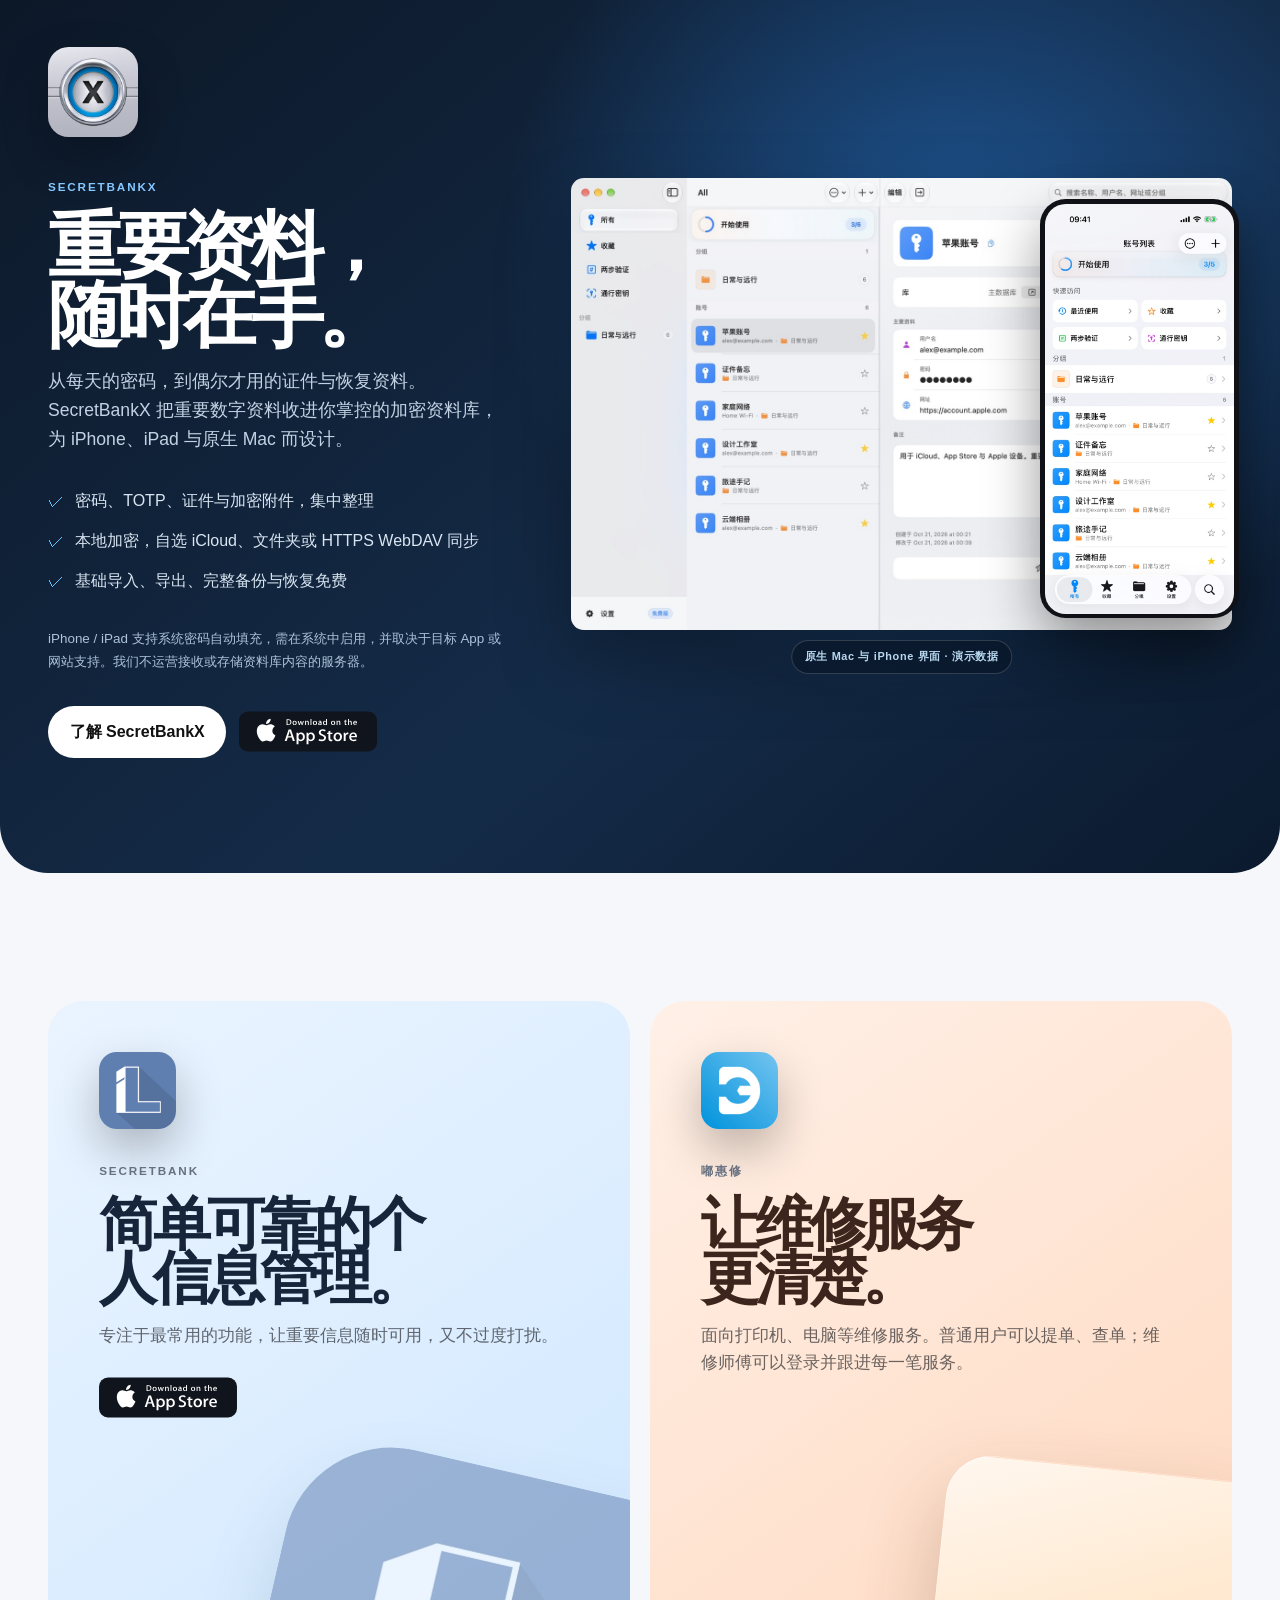
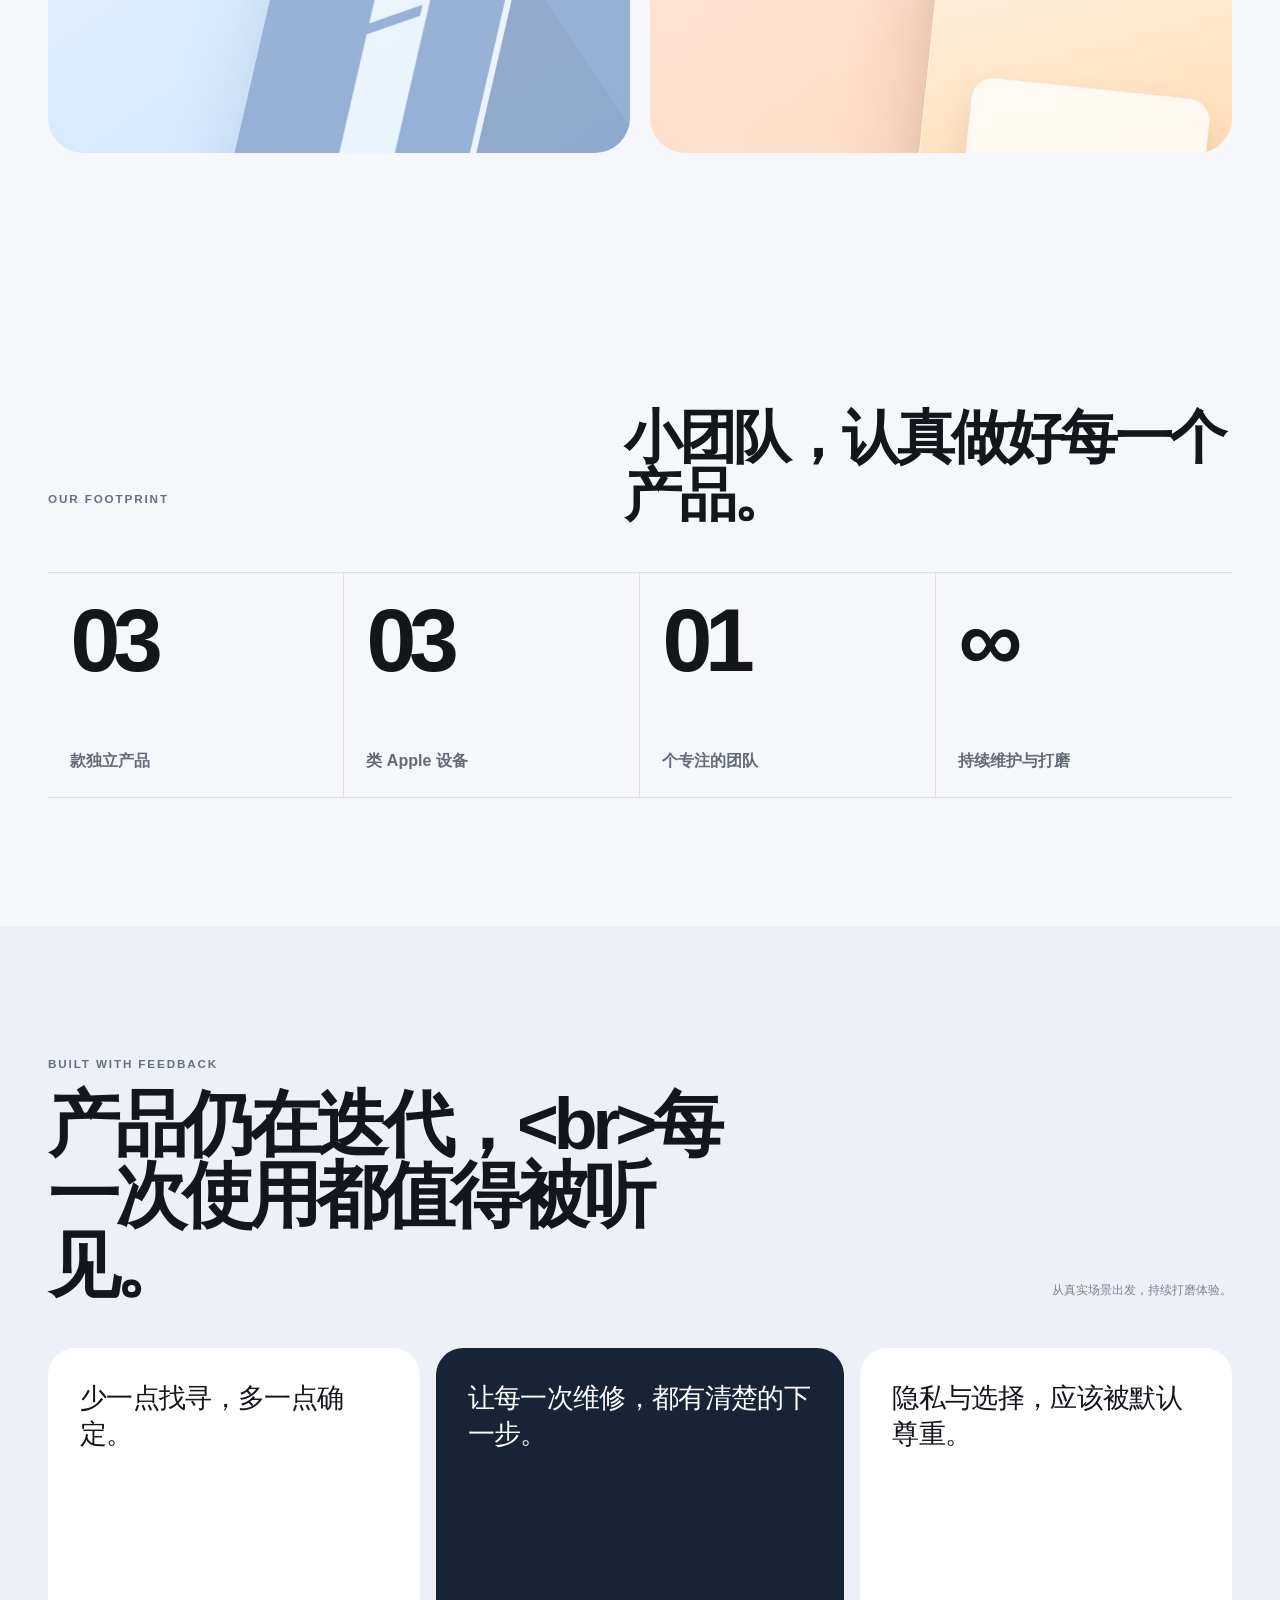
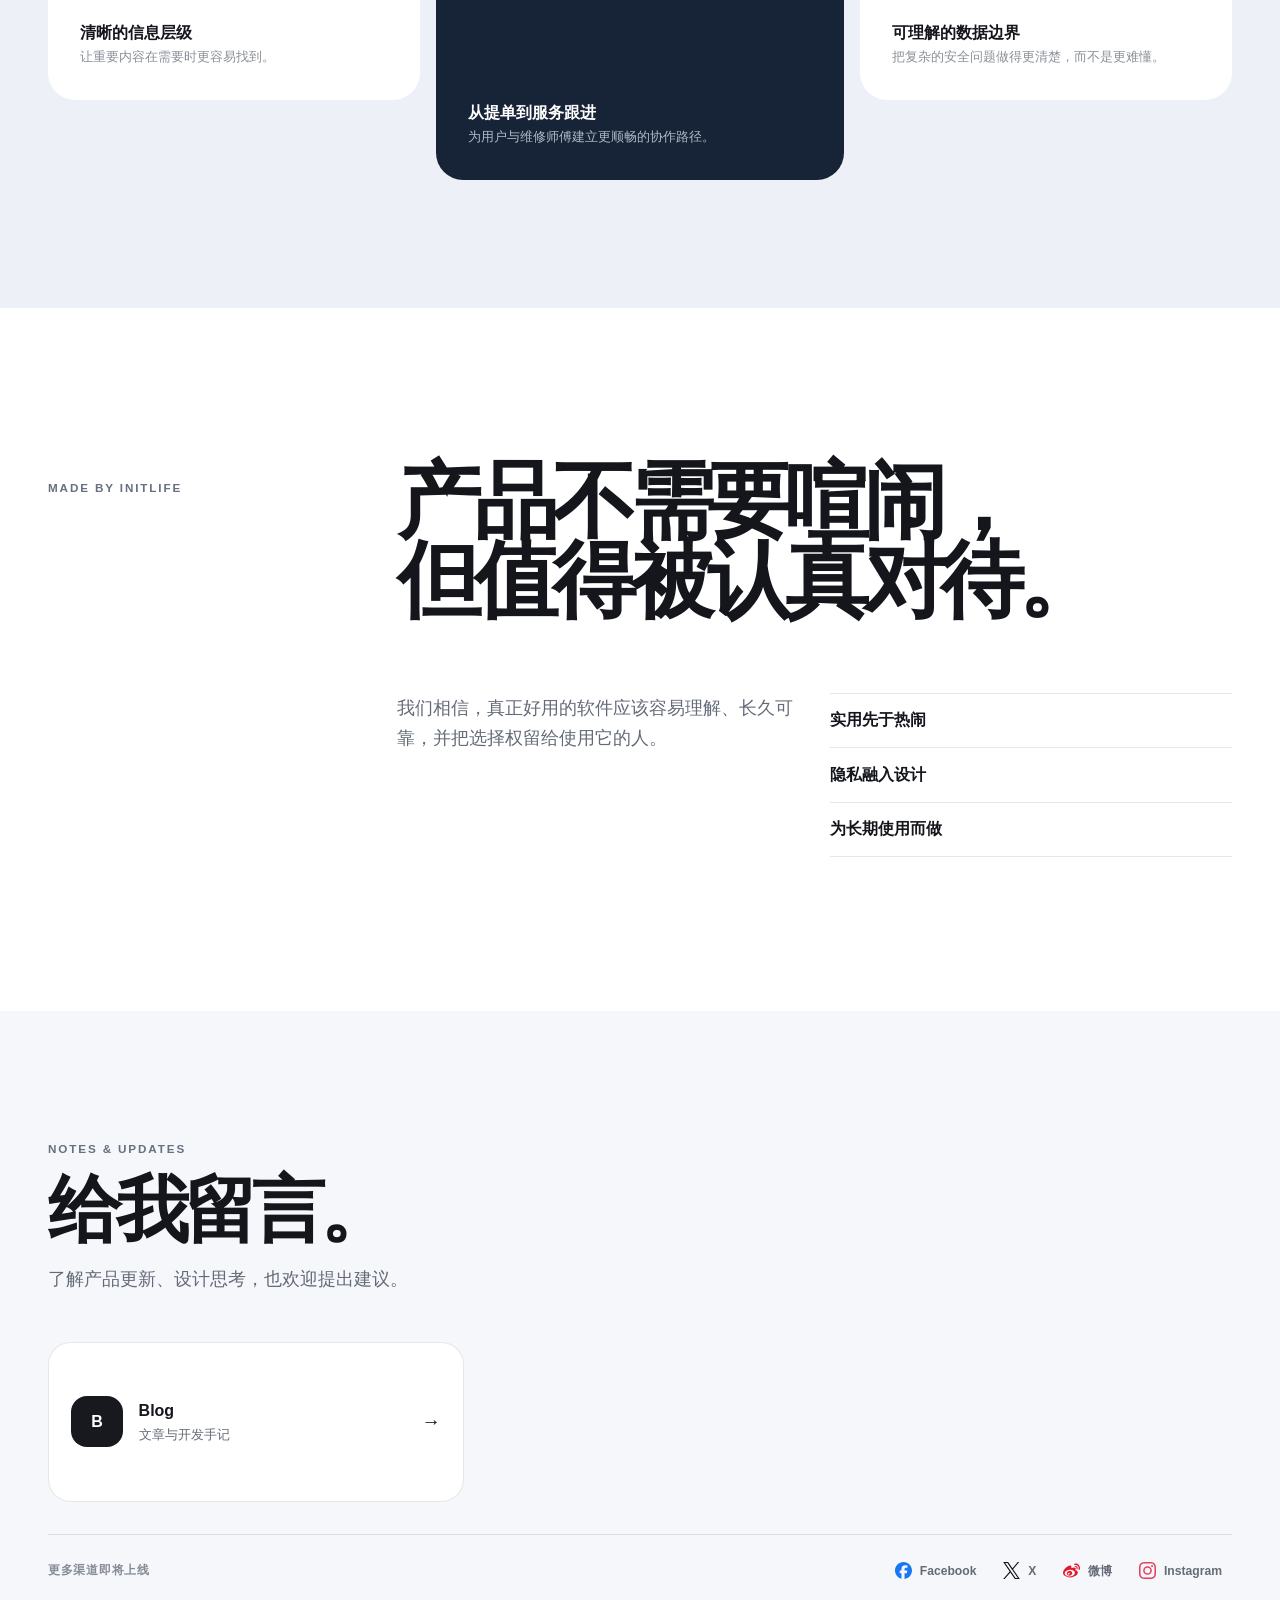
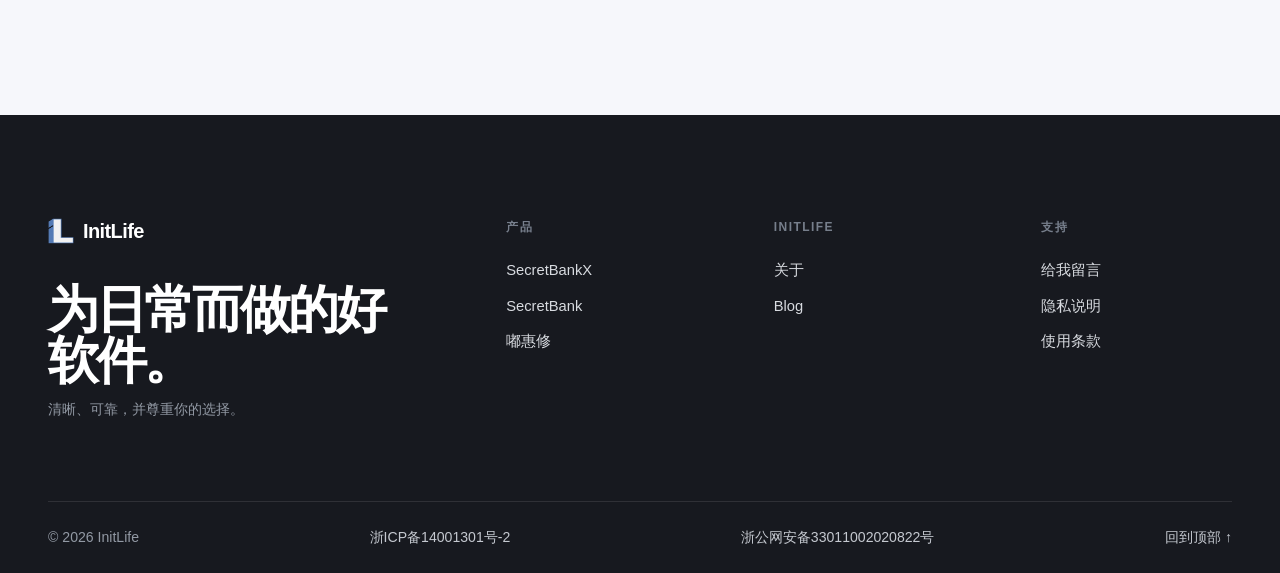
==== commit 7f307227: "Refine InitLife branding and product site spacing" ====
--- a/index.html
+++ b/index.html
@@ -6,10 +6,10 @@
   <title>initlife — 为日常而做的好软件</title>
   <meta name="description" content="initlife 打造清晰、可靠、尊重隐私的独立软件。">
   <meta name="theme-color" content="#f6f7fb">
-  <link rel="canonical" href="https://initlife.com/">
-  <link rel="icon" href="assets/favicon.svg" type="image/svg+xml">
-  <link rel="stylesheet" href="assets/styles.css?v=20261021-5">
-  <script src="assets/site.js?v=20261021-4" defer></script>
+  <link rel="canonical" href="https://app.initlife.com/">
+  <link rel="icon" href="/assets/initlife-logo.png?v=20261021-logo-size2" type="image/png">
+  <link rel="stylesheet" href="/assets/styles.css?v=20261021-spacing">
+  <script src="/assets/site.js?v=20261021-logo-size2" defer></script>
 </head>
 <body>
   <a class="skip-link" href="#main">跳到主要内容</a>
@@ -24,9 +24,9 @@
       </div>
       <div class="product-carousel" data-carousel aria-label="产品轮播">
         <div class="carousel-track">
-          <a class="carousel-slide is-active slide-x" href="#secretbankx" data-slide="0"><img src="assets/apps/secretbankx.jpg?v=20261021" alt="SecretBankX"><span><small>01 / 03</small><strong>SecretBankX</strong><em data-i18n="carouselX">重要资料，安心保存</em></span></a>
-          <a class="carousel-slide slide-secret" href="#secretbank" data-slide="1"><img src="assets/apps/secretbank.jpg" alt="SecretBank"><span><small>02 / 03</small><strong>SecretBank</strong><em data-i18n="carouselSecret">简单可靠的信息管理</em></span></a>
-          <a class="carousel-slide slide-repair" href="#duhuixiu" data-slide="2"><img src="assets/apps/duhuixiu.jpg" alt="嘟惠修"><span><small>03 / 03</small><strong>嘟惠修</strong><em data-i18n="carouselRepair">打印机与电脑维修服务</em></span></a>
+          <a class="carousel-slide is-active slide-x" href="#secretbankx" data-slide="0"><img src="/assets/apps/secretbankx.jpg?v=20261021" alt="SecretBankX"><span><small>01 / 03</small><strong>SecretBankX</strong><em data-i18n="carouselX">重要资料，安心保存</em></span></a>
+          <a class="carousel-slide slide-secret" href="#secretbank" data-slide="1"><img src="/assets/apps/secretbank.jpg" alt="SecretBank"><span><small>02 / 03</small><strong>SecretBank</strong><em data-i18n="carouselSecret">简单可靠的信息管理</em></span></a>
+          <a class="carousel-slide slide-repair" href="#duhuixiu" data-slide="2"><img src="/assets/apps/duhuixiu.jpg" alt="嘟惠修"><span><small>03 / 03</small><strong>嘟惠修</strong><em data-i18n="carouselRepair">打印机与电脑维修服务</em></span></a>
         </div>
         <div class="carousel-controls"><button type="button" data-carousel-prev aria-label="上一个产品">←</button><div><button class="is-active" type="button" data-carousel-dot="0" aria-label="SecretBankX"></button><button type="button" data-carousel-dot="1" aria-label="SecretBank"></button><button type="button" data-carousel-dot="2" aria-label="嘟惠修"></button></div><button type="button" data-carousel-next aria-label="下一个产品">→</button></div>
       </div>
@@ -35,26 +35,26 @@
     <section class="product-overview shell" id="products" aria-labelledby="products-title">
       <div class="section-intro"><p class="eyebrow">Our apps</p><h2 id="products-title" data-zh-html="为具体的问题，<br>做恰到好处的产品。" data-en-html="Focused apps for<br>real problems.">为具体的问题，<br>做恰到好处的产品。</h2><p data-zh="三个不同的产品，共享同一种坚持：清晰的体验、可靠的功能和可以理解的数据边界。" data-en="Three different products, built on the same principles: clarity, dependability, and data boundaries you can understand.">三个不同的产品，共享同一种坚持：清晰的体验、可靠的功能和可以理解的数据边界。</p></div>
       <div class="app-rail">
-        <a href="#secretbankx"><img src="assets/apps/secretbankx.jpg?v=20261021" alt=""><span><strong>SecretBankX</strong><small>重要资料管理</small></span><b>→</b></a>
-        <a href="#secretbank"><img src="assets/apps/secretbank.jpg" alt=""><span><strong>SecretBank</strong><small>个人信息管理</small></span><b>→</b></a>
-        <a href="#duhuixiu"><img src="assets/apps/duhuixiu.jpg" alt=""><span><strong>嘟惠修</strong><small>打印机与电脑维修服务</small></span><b>→</b></a>
+        <a href="#secretbankx"><img src="/assets/apps/secretbankx.jpg?v=20261021" alt=""><span><strong>SecretBankX</strong><small>重要资料管理</small></span><b>→</b></a>
+        <a href="#secretbank"><img src="/assets/apps/secretbank.jpg" alt=""><span><strong>SecretBank</strong><small>个人信息管理</small></span><b>→</b></a>
+        <a href="#duhuixiu"><img src="/assets/apps/duhuixiu.jpg" alt=""><span><strong>嘟惠修</strong><small>打印机与电脑维修服务</small></span><b>→</b></a>
       </div>
     </section>
 
     <section class="feature feature-x" id="secretbankx">
       <div class="shell feature-grid">
         <div class="feature-copy">
-          <img class="feature-icon" src="assets/apps/secretbankx.jpg?v=20261021" alt="SecretBankX App 图标">
+          <img class="feature-icon" src="/assets/apps/secretbankx.jpg?v=20261021" alt="SecretBankX App 图标">
           <p class="eyebrow">SecretBankX</p>
           <h2 data-zh-html="重要资料，<br>随时在手。" data-en-html="Important information,<br>always at hand.">重要资料，<br>随时在手。</h2>
           <p data-zh="从每天的密码，到偶尔才用的证件与恢复资料。SecretBankX 把重要数字资料收进你掌控的加密资料库，为 iPhone、iPad 与原生 Mac 而设计。" data-en="From everyday passwords to identity and recovery records you only need occasionally. SecretBankX keeps important digital information in encrypted vaults you control, designed for iPhone, iPad, and native Mac.">从每天的密码，到偶尔才用的证件与恢复资料。SecretBankX 把重要数字资料收进你掌控的加密资料库，为 iPhone、iPad 与原生 Mac 而设计。</p>
           <ul><li data-zh="密码、TOTP、证件与加密附件，集中整理" data-en="Organize passwords, TOTP codes, identity records, and encrypted attachments">密码、TOTP、证件与加密附件，集中整理</li><li data-zh="本地加密，自选 iCloud、文件夹或 HTTPS WebDAV 同步" data-en="Encrypted locally; sync with your choice of iCloud, folders, or HTTPS WebDAV">本地加密，自选 iCloud、文件夹或 HTTPS WebDAV 同步</li><li data-zh="基础导入、导出、完整备份与恢复免费" data-en="Basic import, export, full backup, and recovery are free">基础导入、导出、完整备份与恢复免费</li></ul>
           <p class="feature-note" data-zh="iPhone / iPad 支持系统密码自动填充，需在系统中启用，并取决于目标 App 或网站支持。我们不运营接收或存储资料库内容的服务器。" data-en="System password AutoFill on iPhone and iPad requires setup and support from the target app or website. We do not operate servers that receive or store vault contents.">iPhone / iPad 支持系统密码自动填充，需在系统中启用，并取决于目标 App 或网站支持。我们不运营接收或存储资料库内容的服务器。</p>
-          <div class="feature-links"><a class="button button-white" href="https://secretbankx.initlife.com/" data-i18n="learnX">了解 SecretBankX</a><a class="store-badge" href="https://apps.apple.com/app/id6811630816" aria-label="在 App Store 下载 SecretBankX"><img src="assets/badges/app-store.svg" alt="Download on the App Store"></a></div>
+          <div class="feature-links"><a class="button button-white" href="https://secretbankx.initlife.com/" data-i18n="learnX">了解 SecretBankX</a><a class="store-badge" href="https://apps.apple.com/app/id6811630816" aria-label="在 App Store 下载 SecretBankX"><img src="/assets/badges/app-store.svg" alt="Download on the App Store"></a></div>
         </div>
         <div class="sbx-showcase" role="group" aria-label="SecretBankX 原生 Mac 与 iPhone 界面，使用演示数据">
-          <figure class="sbx-mac"><img src="assets/screens/secretbankx-mac.jpg" width="1440" height="984" loading="lazy" alt="SecretBankX 原生 Mac 界面：日常与远行分组、账号列表及苹果账号详情，使用演示数据"></figure>
-          <figure class="sbx-iphone"><img src="assets/screens/secretbankx-iphone.jpg" width="640" height="1391" loading="lazy" alt="SecretBankX iPhone 账号首页：最近使用、收藏、两步验证与演示账号列表"></figure>
+          <figure class="sbx-mac"><img src="/assets/screens/secretbankx-mac.jpg" width="1440" height="984" loading="lazy" alt="SecretBankX 原生 Mac 界面：日常与远行分组、账号列表及苹果账号详情，使用演示数据"></figure>
+          <figure class="sbx-iphone"><img src="/assets/screens/secretbankx-iphone.jpg" width="640" height="1391" loading="lazy" alt="SecretBankX iPhone 账号首页：最近使用、收藏、两步验证与演示账号列表"></figure>
           <p class="screen-source" data-zh="原生 Mac 与 iPhone 界面 · 演示数据" data-en="Native Mac &amp; iPhone UI · demo data">原生 Mac 与 iPhone 界面 · 演示数据</p>
         </div>
       </div>
@@ -62,11 +62,11 @@
 
     <section class="secondary-products shell">
       <article class="secondary-card secret-card" id="secretbank">
-        <div class="card-copy"><img src="assets/apps/secretbank.jpg" alt="SecretBank App 图标"><p class="eyebrow">SecretBank</p><h2 data-zh="简单可靠的个人信息管理。" data-en="Simple, dependable personal information management.">简单可靠的个人信息管理。</h2><p data-zh="专注于最常用的功能，让重要信息随时可用，又不过度打扰。" data-en="Focused on the essentials, so important information stays available without getting in your way.">专注于最常用的功能，让重要信息随时可用，又不过度打扰。</p><a class="store-badge" href="https://apps.apple.com/cn/app/secret-bank-%E4%B8%93%E4%B8%9A%E7%9A%84%E5%AF%86%E7%A0%81%E7%AE%A1%E7%90%86%E4%B8%93/id1031076692" aria-label="在 App Store 下载 SecretBank"><img src="assets/badges/app-store.svg" alt="Download on the App Store"></a></div>
-        <div class="card-art"><img src="assets/apps/secretbank.jpg" alt="" aria-hidden="true"></div>
+        <div class="card-copy"><img src="/assets/apps/secretbank.jpg" alt="SecretBank App 图标"><p class="eyebrow">SecretBank</p><h2 data-zh="简单可靠的个人信息管理。" data-en="Simple, dependable personal information management.">简单可靠的个人信息管理。</h2><p data-zh="专注于最常用的功能，让重要信息随时可用，又不过度打扰。" data-en="Focused on the essentials, so important information stays available without getting in your way.">专注于最常用的功能，让重要信息随时可用，又不过度打扰。</p><a class="store-badge" href="https://apps.apple.com/cn/app/secret-bank-%E4%B8%93%E4%B8%9A%E7%9A%84%E5%AF%86%E7%A0%81%E7%AE%A1%E7%90%86%E4%B8%93/id1031076692" aria-label="在 App Store 下载 SecretBank"><img src="/assets/badges/app-store.svg" alt="Download on the App Store"></a></div>
+        <div class="card-art"><img src="/assets/apps/secretbank.jpg" alt="" aria-hidden="true"></div>
       </article>
       <article class="secondary-card repair-card" id="duhuixiu">
-        <div class="card-copy"><img src="assets/apps/duhuixiu.jpg" alt="嘟惠修 App 图标"><p class="eyebrow">嘟惠修</p><h2 data-zh="让维修服务更清楚。" data-en="Make repairs easier to follow.">让维修服务更清楚。</h2><p data-zh="面向打印机、电脑等维修服务。普通用户可以提单、查单；维修师傅可以登录并跟进每一笔服务。" data-en="Built for printer, computer, and related repair services. Customers can create and check tickets; technicians can sign in and follow every job.">面向打印机、电脑等维修服务。普通用户可以提单、查单；维修师傅可以登录并跟进每一笔服务。</p></div>
+        <div class="card-copy"><img src="/assets/apps/duhuixiu.jpg" alt="嘟惠修 App 图标"><p class="eyebrow">嘟惠修</p><h2 data-zh="让维修服务更清楚。" data-en="Make repairs easier to follow.">让维修服务更清楚。</h2><p data-zh="面向打印机、电脑等维修服务。普通用户可以提单、查单；维修师傅可以登录并跟进每一笔服务。" data-en="Built for printer, computer, and related repair services. Customers can create and check tickets; technicians can sign in and follow every job.">面向打印机、电脑等维修服务。普通用户可以提单、查单；维修师傅可以登录并跟进每一笔服务。</p></div>
         <div class="repair-preview"><div class="phone service-preview warm"><div class="service-screen"><small>嘟惠修</small><strong>打印机与电脑维修</strong><span>提单 · 查单 · 服务跟进</span></div></div></div>
       </article>
     </section>
@@ -103,18 +103,18 @@
     <section class="connect shell" id="socials">
       <div class="connect-intro"><p class="eyebrow">Notes &amp; updates</p><h2 data-i18n="followTitle">给我留言。</h2><p data-i18n="followCopy">了解产品更新、设计思考，也欢迎提出建议。</p></div>
       <div class="connect-grid">
-        <a class="connect-card" href="blog.html"><span class="connect-icon">B</span><div><strong>Blog</strong><small data-i18n="blogCopy">文章与开发手记</small></div><b>→</b></a>
+        <a class="connect-card" href="/blog.html"><span class="connect-icon">B</span><div><strong>Blog</strong><small data-i18n="blogCopy">文章与开发手记</small></div><b>→</b></a>
       </div>
-      <div class="social-presence" aria-label="社交媒体渠道即将上线"><p>更多渠道即将上线</p><ul><li><img src="assets/social/facebook.svg" alt="Facebook"><span>Facebook</span></li><li><img src="assets/social/x.svg" alt="X"><span>X</span></li><li><img src="assets/social/weibo.svg" alt="微博"><span>微博</span></li><li><img src="assets/social/instagram.svg" alt="Instagram"><span>Instagram</span></li></ul></div>
+      <div class="social-presence" aria-label="社交媒体渠道即将上线"><p>更多渠道即将上线</p><ul><li><img src="/assets/social/facebook.svg" alt="Facebook"><span>Facebook</span></li><li><img src="/assets/social/x.svg" alt="X"><span>X</span></li><li><img src="/assets/social/weibo.svg" alt="微博"><span>微博</span></li><li><img src="/assets/social/instagram.svg" alt="Instagram"><span>Instagram</span></li></ul></div>
     </section>
   </main>
 
   <footer class="site-footer">
     <div class="shell footer-main">
-      <div class="footer-brand"><a class="brand" href="#main"><span class="brand-mark">i</span><span>initlife</span></a><h2>为日常而做的好软件。</h2><p>清晰、可靠，并尊重你的选择。</p></div>
+      <div class="footer-brand"><a class="brand" href="#main"><img class="brand-mark" src="/assets/initlife-logo.png?v=20261021-transparent" width="26" height="26" alt="InitLife IL 标志"><span>InitLife</span></a><h2>为日常而做的好软件。</h2><p>清晰、可靠，并尊重你的选择。</p></div>
       <div class="footer-column"><h3>产品</h3><a href="#secretbankx">SecretBankX</a><a href="#secretbank">SecretBank</a><a href="#duhuixiu">嘟惠修</a></div>
-      <div class="footer-column"><h3>initlife</h3><a href="#studio" data-i18n="navAbout">关于我们</a><a href="blog.html">Blog</a></div>
-      <div class="footer-column"><h3>支持</h3><a href="mailto:initlifeltd@gmail.com" data-i18n="contact">给我留言</a><a href="privacy.html">隐私说明</a><a href="terms.html">使用条款</a></div>
+      <div class="footer-column"><h3>initlife</h3><a href="#studio" data-i18n="navAbout">关于我们</a><a href="/blog.html">Blog</a></div>
+      <div class="footer-column"><h3>支持</h3><a href="mailto:initlifeltd@gmail.com" data-i18n="contact">给我留言</a><a href="/privacy.html">隐私说明</a><a href="/terms.html">使用条款</a></div>
     </div>
     <div class="shell footer-bottom"><p>© <span data-year>2026</span> InitLife</p><a href="https://beian.miit.gov.cn/" target="_blank" rel="noopener noreferrer" lang="zh-CN">浙ICP备14001301号-2</a><a href="https://beian.mps.gov.cn/#/query/webSearch?code=33011002020822" target="_blank" rel="noopener noreferrer" lang="zh-CN">浙公网安备33011002020822号</a><a href="#main">回到顶部 ↑</a></div>
   </footer>
--- a/assets/styles.css
+++ b/assets/styles.css
@@ -1,7 +1,7 @@
-:root{--ink:#14161b;--muted:#646b78;--paper:#f6f7fb;--white:#fff;--line:rgba(20,22,27,.1);--blue:#1688ff;--shell:min(1240px,calc(100% - 3rem));--radius:2.2rem;color-scheme:light}
+:root{--ink:#14161b;--muted:#646b78;--paper:#f6f7fb;--white:#fff;--line:rgba(20,22,27,.1);--blue:#1688ff;--page-gutter:clamp(24px,3.75vw,64px);--shell:min(1240px,calc(100% - var(--page-gutter) - var(--page-gutter)));--radius:2.2rem;color-scheme:light}
 *{box-sizing:border-box}html{scroll-behavior:smooth}body{margin:0;background:var(--paper);color:var(--ink);font-family:Inter,-apple-system,BlinkMacSystemFont,"Segoe UI","PingFang SC","Microsoft YaHei",sans-serif;font-size:1rem;line-height:1.65;-webkit-font-smoothing:antialiased}a{color:inherit}.shell{width:var(--shell);margin-inline:auto}.sr-only{position:absolute;width:1px;height:1px;padding:0;margin:-1px;overflow:hidden;clip:rect(0,0,0,0);white-space:nowrap;border:0}.skip-link{position:fixed;top:.75rem;left:1rem;z-index:100;transform:translateY(-150%);padding:.65rem 1rem;border-radius:.7rem;background:var(--ink);color:#fff}.skip-link:focus{transform:none}:focus-visible{outline:3px solid var(--blue);outline-offset:4px}
-.site-header{position:sticky;top:0;z-index:50;background:rgba(246,247,251,.76);backdrop-filter:blur(22px);border-bottom:1px solid transparent;transition:.25s ease}.site-header.scrolled{border-color:var(--line)}.nav-wrap{min-height:5rem;display:flex;align-items:center;justify-content:space-between}.brand{display:inline-flex;align-items:center;gap:.7rem;text-decoration:none;font-weight:760;font-size:1.08rem;letter-spacing:-.03em}.brand-mark{display:grid;place-items:center;width:2.05rem;aspect-ratio:1;border-radius:.67rem;background:linear-gradient(145deg,#59caff,#1c8bf2);color:#fff;font-family:Georgia,serif;font-style:italic;font-size:1.12rem;box-shadow:0 8px 25px rgba(25,137,240,.22)}.site-nav{display:flex;align-items:center;gap:2rem}.site-nav a,.product-menu summary{color:#4f5662;text-decoration:none;font-size:.92rem;font-weight:650;cursor:pointer}.site-nav a:hover,.product-menu summary:hover{color:#000}.site-nav .nav-contact{padding:.65rem 1rem;border-radius:999px;background:#17191f;color:#fff}.product-menu{position:relative}.product-menu summary{display:inline-flex;align-items:center;gap:.35rem;list-style:none}.product-menu summary::-webkit-details-marker{display:none}.product-menu .product-arrow{position:relative;display:inline-block;width:.7rem;height:.7rem;margin:0}.product-menu .product-arrow::before{position:absolute;top:50%;left:50%;width:.34rem;height:.34rem;border-right:1.5px solid currentColor;border-bottom:1.5px solid currentColor;content:"";transform:translate(-50%,-68%) rotate(45deg);transform-origin:center;transition:transform .2s}.product-menu[open] .product-arrow::before{transform:translate(-50%,-32%) rotate(225deg)}.product-popover{position:absolute;top:calc(100% + 1.25rem);left:50%;width:22rem;padding:.65rem;border:1px solid rgba(20,22,27,.08);border-radius:1.3rem;background:rgba(255,255,255,.96);box-shadow:0 24px 70px rgba(30,39,59,.15);transform:translateX(-50%)}.product-popover::before{content:"";position:absolute;left:0;right:0;top:-1.4rem;height:1.5rem}.product-popover a{display:grid;grid-template-columns:3rem 1fr;gap:.8rem;align-items:center;padding:.65rem;border-radius:.9rem}.product-popover a:hover{background:#f3f5f8}.product-popover img{width:3rem;border-radius:22%}.product-popover span{display:flex;flex-direction:column}.product-popover strong{color:#202329}.product-popover small{color:#858b96}.menu-button{display:none}
-.eyebrow{margin:0 0 1rem;color:#667080;font-size:.73rem;font-weight:800;letter-spacing:.16em;text-transform:uppercase}.hero{min-height:calc(100svh - 5rem);display:grid;grid-template-columns:.9fr 1.1fr;align-items:center;gap:clamp(2rem,5vw,6rem);padding-block:clamp(4rem,8vw,8rem)}.hero h1,.section-intro h2,.feature-copy h2,.card-copy h2,.studio h2{margin:0;font-size:clamp(3.5rem,7.4vw,7.4rem);line-height:.94;letter-spacing:-.075em;text-wrap:balance}.hero h1 span{color:#9299a5}.hero-lede{max-width:38rem;margin:2rem 0 0;color:var(--muted);font-size:clamp(1.08rem,1.7vw,1.28rem)}.hero-actions,.feature-links{display:flex;align-items:center;flex-wrap:wrap;gap:.8rem;margin-top:2rem}.button{display:inline-flex;align-items:center;justify-content:center;min-height:3.25rem;padding:.78rem 1.35rem;border-radius:999px;text-decoration:none;font-weight:720}.button-dark{background:var(--ink);color:#fff}.button-light{background:rgba(255,255,255,.72);border:1px solid var(--line)}
+.site-header{position:sticky;top:0;z-index:50;background:rgba(246,247,251,.76);backdrop-filter:blur(22px);border-bottom:1px solid transparent;transition:.25s ease}.site-header.scrolled{border-color:var(--line)}.nav-wrap{min-height:5.75rem;display:flex;align-items:center;justify-content:space-between}.brand{display:inline-flex;align-items:center;gap:9px;text-decoration:none;font-weight:700;font-size:20px;line-height:1.1;letter-spacing:-.03em}.brand-mark{display:block;flex:none;width:26px;height:26px;object-fit:contain}.site-nav{display:flex;align-items:center;gap:2rem}.site-nav a,.product-menu summary{color:#4f5662;text-decoration:none;font-size:.92rem;font-weight:650;cursor:pointer}.site-nav a:hover,.product-menu summary:hover{color:#000}.site-nav .nav-contact{padding:.65rem 1rem;border-radius:999px;background:#17191f;color:#fff}.product-menu{position:relative}.product-menu summary{display:inline-flex;align-items:center;gap:.35rem;list-style:none}.product-menu summary::-webkit-details-marker{display:none}.product-menu .product-arrow{position:relative;display:inline-block;width:.7rem;height:.7rem;margin:0}.product-menu .product-arrow::before{position:absolute;top:50%;left:50%;width:.34rem;height:.34rem;border-right:1.5px solid currentColor;border-bottom:1.5px solid currentColor;content:"";transform:translate(-50%,-68%) rotate(45deg);transform-origin:center;transition:transform .2s}.product-menu[open] .product-arrow::before{transform:translate(-50%,-32%) rotate(225deg)}.product-popover{position:absolute;top:calc(100% + 1.25rem);left:50%;width:22rem;padding:.65rem;border:1px solid rgba(20,22,27,.08);border-radius:1.3rem;background:rgba(255,255,255,.96);box-shadow:0 24px 70px rgba(30,39,59,.15);transform:translateX(-50%)}.product-popover::before{content:"";position:absolute;left:0;right:0;top:-1.4rem;height:1.5rem}.product-popover a{display:grid;grid-template-columns:3rem 1fr;gap:.8rem;align-items:center;padding:.65rem;border-radius:.9rem}.product-popover a:hover{background:#f3f5f8}.product-popover img{width:3rem;border-radius:22%}.product-popover span{display:flex;flex-direction:column}.product-popover strong{color:#202329}.product-popover small{color:#858b96}.menu-button{display:none}
+.eyebrow{margin:0 0 1rem;color:#667080;font-size:.73rem;font-weight:800;letter-spacing:.16em;text-transform:uppercase}.hero{min-height:calc(100svh - 5.75rem);display:grid;grid-template-columns:.9fr 1.1fr;align-items:center;gap:clamp(2rem,5vw,6rem);padding-block:clamp(5rem,9vw,9rem)}.hero h1,.section-intro h2,.feature-copy h2,.card-copy h2,.studio h2{margin:0;font-size:clamp(3.5rem,7.4vw,7.4rem);line-height:.94;letter-spacing:-.075em;text-wrap:balance}.hero h1{font-size:clamp(3.2rem,5.7vw,6rem);letter-spacing:-.06em}.hero h1 span{color:#9299a5}.hero-lede{max-width:38rem;margin:2rem 0 0;color:var(--muted);font-size:clamp(1.08rem,1.7vw,1.28rem)}.hero-actions,.feature-links{display:flex;align-items:center;flex-wrap:wrap;gap:.8rem;margin-top:2rem}.button{display:inline-flex;align-items:center;justify-content:center;min-height:3.25rem;padding:.78rem 1.35rem;border-radius:999px;text-decoration:none;font-weight:720}.button-dark{background:var(--ink);color:#fff}.button-light{background:rgba(255,255,255,.72);border:1px solid var(--line)}
 .language-select select{min-width:7.1rem;padding:.48rem .7rem;border:1px solid var(--line);border-radius:999px;background:#fff;color:#343841;font:750 .75rem/1 inherit;cursor:pointer}.store-badge{display:inline-flex;align-items:center;margin-top:.65rem}.store-badge img{display:block;width:8.6rem;height:auto}.feature-links .store-badge{margin-top:0}.product-carousel{position:relative;min-height:38rem;border-radius:2.6rem;background:#e9edf4;overflow:hidden;box-shadow:inset 0 0 0 1px rgba(20,22,27,.05)}.carousel-track{position:absolute;inset:0}.carousel-slide{position:absolute;inset:0;display:grid;grid-template-columns:1fr 1fr;align-items:center;padding:clamp(2rem,4vw,4rem);opacity:0;visibility:hidden;transform:translateX(6%);transition:opacity .5s ease,transform .55s cubic-bezier(.2,.8,.2,1),visibility .5s;text-decoration:none}.carousel-slide.is-active{opacity:1;visibility:visible;transform:none}.carousel-slide::before{content:"";position:absolute;width:25rem;aspect-ratio:1;right:-7rem;top:-6rem;border-radius:50%;background:rgba(255,255,255,.45)}.carousel-slide img{position:relative;z-index:2;width:min(18vw,13.5rem);min-width:8rem;justify-self:center;border-radius:23%;box-shadow:0 35px 75px rgba(26,40,65,.22);transform:rotate(-5deg)}.carousel-slide span{position:relative;z-index:2;display:flex;flex-direction:column;align-self:end;padding-bottom:4rem}.carousel-slide small{margin-bottom:.7rem;color:rgba(20,22,27,.52);font-weight:760}.carousel-slide strong{font-size:clamp(1.7rem,3.2vw,3.2rem);line-height:1;letter-spacing:-.05em}.carousel-slide em{margin-top:.75rem;color:rgba(20,22,27,.62);font-style:normal}.slide-x{background:linear-gradient(145deg,#ddecff,#abd2fb)}.slide-secret{background:linear-gradient(145deg,#e8edff,#bdcbea)}.slide-repair{background:linear-gradient(145deg,#fff0df,#ffc89f)}.carousel-controls{position:absolute;z-index:5;left:2rem;right:2rem;bottom:1.5rem;display:flex;align-items:center;justify-content:space-between}.carousel-controls>button{display:grid;place-items:center;width:2.7rem;aspect-ratio:1;border:0;border-radius:50%;background:rgba(255,255,255,.72);font-size:1rem;cursor:pointer}.carousel-controls div{display:flex;gap:.45rem}.carousel-controls div button{width:.5rem;height:.5rem;padding:0;border:0;border-radius:999px;background:rgba(20,22,27,.22);cursor:pointer;transition:width .25s}.carousel-controls div button.is-active{width:1.8rem;background:#17191f}
 .app-constellation{position:relative;min-height:39rem;isolation:isolate}.soft-orb{position:absolute;border-radius:50%;filter:blur(2px);opacity:.72}.orb-blue{width:28rem;height:28rem;right:2%;top:6%;background:radial-gradient(circle at 34% 30%,#dff5ff,#abd8ff 45%,#edf2ff 75%)}.orb-orange{width:19rem;height:19rem;left:4%;bottom:4%;background:radial-gradient(circle at 40% 35%,#fff1ce,#ffcfad 52%,#fff0e4)}.hero-app{position:absolute;z-index:2;display:flex;flex-direction:column;align-items:center;gap:.8rem;color:#454b55;text-decoration:none;font-size:.82rem;font-weight:700;transition:transform .4s cubic-bezier(.2,.8,.2,1)}.hero-app:hover{transform:translateY(-10px) rotate(0)}.hero-app img{display:block;width:100%;border-radius:23%;box-shadow:0 35px 70px rgba(30,44,69,.2),0 8px 20px rgba(30,44,69,.15)}.hero-app-main{width:min(44%,15rem);left:34%;top:14%;transform:rotate(-4deg)}.hero-app-secret{width:min(31%,10.5rem);left:5%;top:46%;transform:rotate(7deg)}.hero-app-repair{width:min(27%,9.5rem);right:2%;bottom:6%;transform:rotate(5deg)}
 .product-overview{padding-block:clamp(6rem,11vw,11rem);display:grid;grid-template-columns:1fr .9fr;gap:clamp(3rem,9vw,9rem);align-items:end}.section-intro h2{font-size:clamp(3rem,5.5vw,5.8rem)}.section-intro>p:last-child{max-width:37rem;margin:1.7rem 0 0;color:var(--muted);font-size:1.1rem}.app-rail{border-top:1px solid var(--line)}.app-rail a{display:grid;grid-template-columns:4.1rem 1fr auto;align-items:center;gap:1rem;padding:1.15rem 0;border-bottom:1px solid var(--line);text-decoration:none}.app-rail img{width:4.1rem;border-radius:22%;box-shadow:0 9px 24px rgba(15,28,48,.12)}.app-rail span{display:flex;flex-direction:column}.app-rail strong{font-size:1.05rem}.app-rail small{color:var(--muted);font-size:.84rem}.app-rail b{font-size:1.25rem;transition:transform .2s}.app-rail a:hover b{transform:translateX(.4rem)}
@@ -16,8 +16,8 @@
 .blog-main{padding-block:clamp(5rem,9vw,9rem)}.blog-hero{max-width:62rem;margin-bottom:5rem}.blog-hero h1{margin:0;font-size:clamp(3.8rem,8vw,8rem);line-height:.92;letter-spacing:-.075em}.blog-hero h1 span{color:#9299a5}.blog-hero>p:last-child{max-width:42rem;color:var(--muted);font-size:1.15rem}.post-list{display:grid;gap:1.2rem}.post-card{display:grid;grid-template-columns:.75fr 1.25fr;min-height:29rem;border-radius:2rem;background:#fff;overflow:hidden;color:inherit;text-decoration:none}.post-visual{display:grid;place-items:center;background:linear-gradient(145deg,#ddecff,#9fcaf6)}.post-visual img{width:min(55%,14rem);border-radius:23%;box-shadow:0 28px 60px rgba(24,60,98,.22);transform:rotate(-5deg)}.post-copy{display:flex;flex-direction:column;justify-content:center;padding:clamp(2rem,5vw,5rem)}.post-meta{display:flex;flex-wrap:wrap;gap:.7rem 1.2rem;color:#7b828e;font-size:.74rem;font-weight:760;letter-spacing:.08em;text-transform:uppercase}.post-copy h2{margin:.8rem 0 1.2rem;font-size:clamp(2.5rem,5vw,5.2rem);line-height:.98;letter-spacing:-.065em}.post-copy>p:not(.post-meta){max-width:42rem;color:var(--muted);font-size:1.06rem}.read-more{margin-top:1.2rem;font-weight:760}.post-coming{grid-template-columns:1fr;min-height:18rem;background:#e9edf3}.post-coming .post-copy h2{font-size:clamp(2.2rem,4vw,4rem)}
 .article-main{padding-block:clamp(4rem,8vw,8rem)}.article-shell{width:min(100% - 2rem,900px);margin-inline:auto}.article-header{text-align:center}.article-header .post-meta{justify-content:center}.article-header h1{margin:1.2rem 0;font-size:clamp(3.6rem,8vw,7.4rem);line-height:.93;letter-spacing:-.075em}.article-deck{max-width:46rem;margin:1.5rem auto;color:var(--muted);font-size:clamp(1.15rem,2vw,1.4rem)}.article-mark{display:inline-flex;align-items:center;gap:.8rem;margin-top:1.5rem;text-align:left;font-weight:720}.article-mark img{width:3.6rem;border-radius:22%}.article-mark small{color:var(--muted);font-weight:500}.article-body{max-width:700px;margin:6rem auto 0}.article-body p{color:#444b56;font-size:1.1rem;line-height:1.85}.article-body .lead{color:#20242a;font-size:1.3rem}.article-body h2{margin:4rem 0 1rem;font-size:clamp(2rem,4vw,3.2rem);line-height:1.1;letter-spacing:-.045em}.article-body blockquote{margin:4rem -4rem;padding:2.5rem 3rem;border-radius:1.7rem;background:#172437;color:#fff;font-size:clamp(1.5rem,3vw,2.4rem);line-height:1.35;letter-spacing:-.03em}.article-cta{margin-top:5rem;padding:2.5rem;border-radius:1.7rem;background:#e7f1ff}.article-cta h2{margin-top:0}.article-cta>div{display:flex;align-items:center;flex-wrap:wrap;gap:1rem}.article-cta .store-badge{margin:0}
 .document-main{min-height:75vh;padding-block:7rem}.document-header,.document-body{max-width:48rem}.document-header h1{font-size:clamp(3rem,7vw,6rem);line-height:1;letter-spacing:-.06em}.document-meta,.document-body p,.document-body li{color:var(--muted)}.document-body h2{margin-top:2.5rem}.document-body a{color:var(--blue)}.document-note{padding:1.2rem;border-left:3px solid var(--blue);background:#fff}.error-main{min-height:75vh;display:grid;place-items:center;text-align:center}.error-code{font-size:8rem;font-weight:800}.error-main p{color:var(--muted)}
-@media(max-width:900px){:root{--shell:min(100% - 2rem,1240px)}.menu-button{display:grid;place-content:center;gap:.35rem;width:2.8rem;height:2.8rem;border:1px solid var(--line);border-radius:50%;background:#fff}.menu-button span:not(.sr-only){display:block;width:1.1rem;height:1px;background:#111}.site-nav:not(.page-nav){position:absolute;display:none;inset:100% 0 auto;padding:1rem;flex-direction:column;align-items:stretch;background:rgba(246,247,251,.98);border-bottom:1px solid var(--line)}.site-nav.open{display:flex}.site-nav>a{display:block;padding:.7rem}.product-menu summary{display:inline-flex;padding:.7rem}.product-popover{position:static;width:auto;margin:.25rem 0 .5rem;transform:none;box-shadow:none}.hero,.product-overview,.feature-grid,.studio-layout{grid-template-columns:1fr}.hero{padding-top:4rem}.product-carousel{min-height:31rem}.product-overview{align-items:start}.feature-grid{padding-top:5rem}.screen-stage{height:38rem}.secondary-products{grid-template-columns:1fr}.studio-copy{grid-column:1}.number-grid{grid-template-columns:1fr 1fr}.number-grid div:nth-child(2){border-right:0}.number-grid div:nth-child(-n+2){border-bottom:1px solid var(--line)}.quote-grid{grid-template-columns:1fr}.quote-grid figure,.quote-grid .quote-featured{min-height:18rem}.connect-grid{grid-template-columns:1fr}.footer-main{grid-template-columns:1.5fr 1fr 1fr}.footer-brand{grid-column:1/-1}.feature{border-radius:0}.post-card{grid-template-columns:1fr}.post-visual{min-height:23rem}.article-body blockquote{margin-inline:0}}
-@media(max-width:560px){.page-nav{gap:.6rem}.page-nav a:not(.nav-contact){display:none}.page-nav .nav-contact{padding:.55rem .75rem}.hero h1{font-size:clamp(3.2rem,15vw,4.6rem)}.product-carousel{min-height:27rem}.carousel-slide{grid-template-columns:1fr;padding:2rem}.carousel-slide img{width:8.5rem;align-self:start}.carousel-slide span{padding-bottom:3rem}.section-intro h2,.feature-copy h2,.studio h2{font-size:clamp(2.9rem,13vw,4.5rem)}.feature-grid{gap:1rem}.screen-stage{height:31rem;margin-inline:-1rem}.screen-stage .phone{width:48%}.phone-left{left:-6%}.phone-right{right:-8%}.secondary-card{min-height:39rem}.repair-preview{width:64%}.studio-copy{grid-template-columns:1fr}.numbers-heading,.voices-heading{display:block}.section-note{margin-top:1rem;text-align:left}.number-grid{grid-template-columns:1fr}.number-grid div{min-height:10rem;border-right:0;border-bottom:1px solid var(--line)}.number-grid div:last-child{border-bottom:0}.social-presence{align-items:flex-start;flex-direction:column;gap:.8rem}.social-presence ul{display:grid;grid-template-columns:1fr 1fr;width:100%}.footer-main{grid-template-columns:1fr 1fr}.footer-brand{grid-column:1/-1}.site-footer nav{flex-wrap:wrap}.blog-hero h1,.article-header h1{font-size:clamp(3.2rem,15vw,4.8rem)}.post-visual{min-height:18rem}.post-copy{padding:2rem}.article-body{margin-top:4rem}.article-cta{padding:1.5rem}}
+@media(max-width:900px){:root{--page-gutter:24px}.nav-wrap{min-height:5rem}.menu-button{display:grid;place-content:center;gap:.35rem;width:2.8rem;height:2.8rem;border:1px solid var(--line);border-radius:50%;background:#fff}.menu-button span:not(.sr-only){display:block;width:1.1rem;height:1px;background:#111}.site-nav:not(.page-nav){position:absolute;display:none;inset:100% 0 auto;padding:1rem;flex-direction:column;align-items:stretch;background:rgba(246,247,251,.98);border-bottom:1px solid var(--line)}.site-nav.open{display:flex}.site-nav>a{display:block;padding:.7rem}.product-menu summary{display:inline-flex;padding:.7rem}.product-popover{position:static;width:auto;margin:.25rem 0 .5rem;transform:none;box-shadow:none}.hero,.product-overview,.feature-grid,.studio-layout{grid-template-columns:1fr}.hero{min-height:calc(100svh - 5rem);padding-block:5rem}.product-carousel{min-height:31rem}.product-overview{align-items:start}.feature-grid{padding-top:5rem}.screen-stage{height:38rem}.secondary-products{grid-template-columns:1fr}.studio-copy{grid-column:1}.number-grid{grid-template-columns:1fr 1fr}.number-grid div:nth-child(2){border-right:0}.number-grid div:nth-child(-n+2){border-bottom:1px solid var(--line)}.quote-grid{grid-template-columns:1fr}.quote-grid figure,.quote-grid .quote-featured{min-height:18rem}.connect-grid{grid-template-columns:1fr}.footer-main{grid-template-columns:1.5fr 1fr 1fr}.footer-brand{grid-column:1/-1}.feature{border-radius:0}.post-card{grid-template-columns:1fr}.post-visual{min-height:23rem}.article-body blockquote{margin-inline:0}}
+@media(max-width:560px){.page-nav{gap:.6rem}.page-nav a:not(.nav-contact){display:none}.page-nav .nav-contact{padding:.55rem .75rem}.hero h1{font-size:clamp(2.6rem,12vw,4rem)}.product-carousel{min-height:27rem}.carousel-slide{grid-template-columns:1fr;padding:2rem}.carousel-slide img{width:8.5rem;align-self:start}.carousel-slide span{padding-bottom:3rem}.section-intro h2,.feature-copy h2,.studio h2{font-size:clamp(2.9rem,13vw,4.5rem)}.feature-grid{gap:1rem}.screen-stage{height:31rem;margin-inline:-1rem}.screen-stage .phone{width:48%}.phone-left{left:-6%}.phone-right{right:-8%}.secondary-card{min-height:39rem}.repair-preview{width:64%}.studio-copy{grid-template-columns:1fr}.numbers-heading,.voices-heading{display:block}.section-note{margin-top:1rem;text-align:left}.number-grid{grid-template-columns:1fr}.number-grid div{min-height:10rem;border-right:0;border-bottom:1px solid var(--line)}.number-grid div:last-child{border-bottom:0}.social-presence{align-items:flex-start;flex-direction:column;gap:.8rem}.social-presence ul{display:grid;grid-template-columns:1fr 1fr;width:100%}.footer-main{grid-template-columns:1fr 1fr}.footer-brand{grid-column:1/-1}.site-footer nav{flex-wrap:wrap}.blog-hero h1,.article-header h1{font-size:clamp(3.2rem,15vw,4.8rem)}.post-visual{min-height:18rem}.post-copy{padding:2rem}.article-body{margin-top:4rem}.article-cta{padding:1.5rem}}
 
 /* 嘟惠修的界面为服务流程说明，避免将演示占位内容呈现在官网。 */
 .service-preview{display:grid;place-items:center;aspect-ratio:1206/2622;background:linear-gradient(160deg,#fff7ef,#ffd9ad 54%,#ffad79);border:1px solid rgba(255,255,255,.58)}
@@ -35,3 +35,5 @@
 @media(max-width:560px){.sbx-showcase{height:clamp(20rem,85vw,30rem)}.sbx-iphone{width:32%;border-radius:1.1rem;padding:.22rem}.sbx-iphone img{border-radius:.9rem}}
 
 .footer-bottom>p,.footer-bottom>a{white-space:nowrap}.footer-bottom a{ text-underline-offset:4px}.footer-bottom a:hover{color:#fff;text-decoration:underline}.footer-bottom a:focus-visible{outline:2px solid currentColor;outline-offset:4px;border-radius:2px}
+
+@media(max-width:560px){.brand{gap:8px;font-size:19px}.brand-mark{width:24px;height:24px}}
